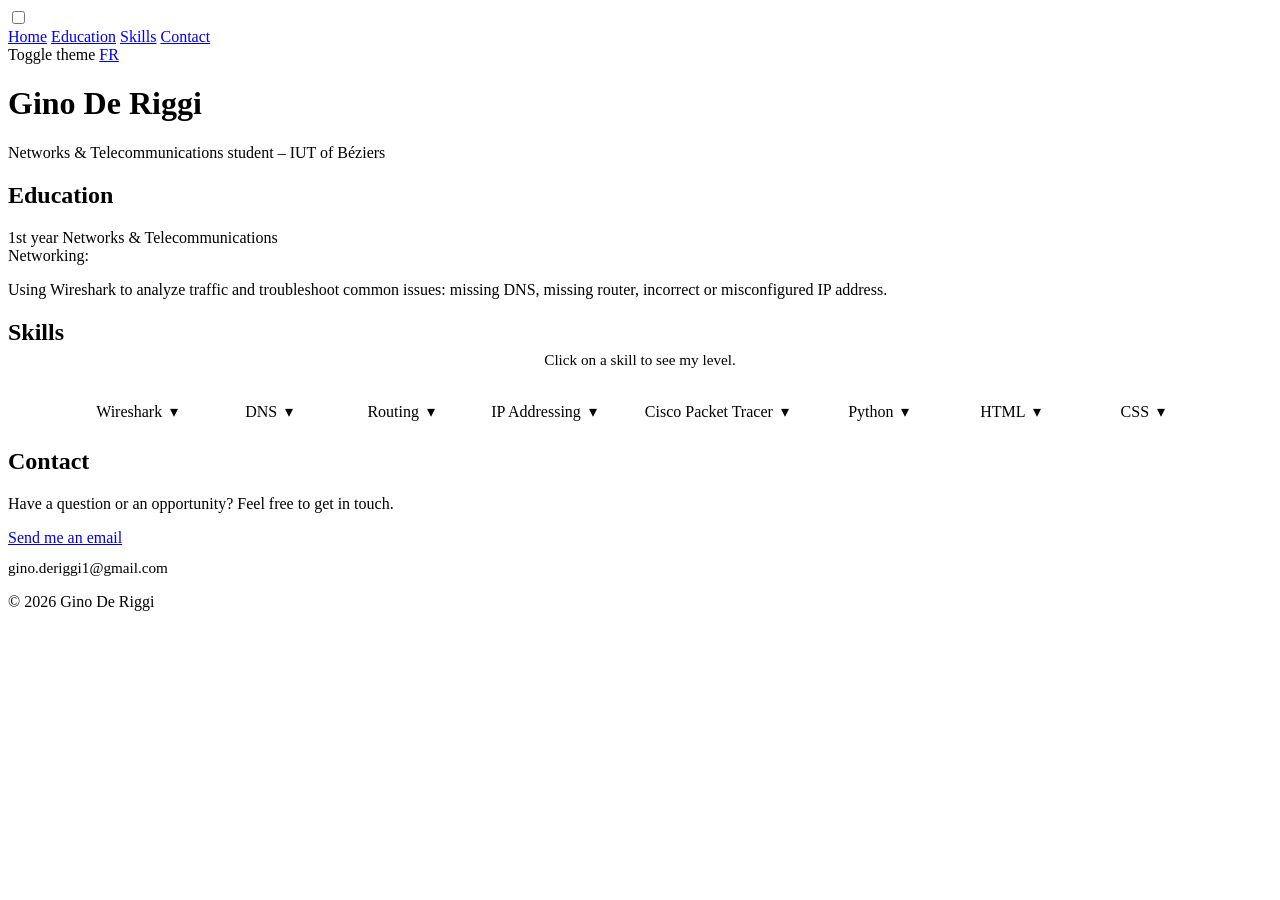
==== en.html @ 971c1c00 "Portfolio v3" ====
<!DOCTYPE html>
<html lang="en">
<head>
    <meta charset="UTF-8">
    <meta name="viewport" content="width=device-width, initial-scale=1.0">
    <title>Portfolio - Gino De Riggi</title>
    <link rel="stylesheet" href="style.css">
</head>
<body>

<!-- Hidden checkbox controlling the theme -->
<input type="checkbox" id="theme-toggle" class="theme-toggle">

<nav class="navbar">
    <div class="nav-links">
        <a href="#accueil">Home</a>
        <a href="#parcours">Education</a>
        <a href="#competences">Skills</a>
        <a href="#contact">Contact</a>
    </div>
    <div class="nav-actions">
        <label for="theme-toggle" class="btn btn-theme" title="Toggle theme">
            <span class="sr-only">Toggle theme</span>
        </label>
        <a href="index.html" class="btn" hreflang="fr" title="Passer en français">FR</a>
    </div>
</nav>

<header class="entete" id="accueil">
    <h1 class="prenom">Gino De Riggi</h1>
    <p class="dessous">Networks & Telecommunications student – IUT of Béziers</p>
</header>

<main>
    <section id="parcours">
        <h2 class="section-title">Education</h2>

        <div class="date1">
            <div class="bloc-gauche">
                <span class="annee1">1st year</span>
                <span class="sous-titre-role">Networks & Telecommunications</span>
            </div>

            <div class="bloc-droite">
                <span class="competence1">Networking:</span>
                <p class="description">
                    Using Wireshark to analyze traffic and troubleshoot common issues: missing DNS, missing router, incorrect or misconfigured IP address.
                </p>
            </div>
        </div>
    </section>

    <section id="competences">
        <h2 class="section-title">Skills</h2>
        <p class="astuce">Click on a skill to see my level.</p>

        <div class="tags">
            <details class="tag">
                <summary>Wireshark</summary>
                <div class="note">
                    <div class="barre" style="--note: 3"><span></span></div>
                    <strong>3/10</strong>
                </div>
            </details>

            <details class="tag">
                <summary>DNS</summary>
                <div class="note">
                    <div class="barre" style="--note: 6"><span></span></div>
                    <strong>6/10</strong>
                </div>
            </details>

            <details class="tag">
                <summary>Routing</summary>
                <div class="note">
                    <div class="barre" style="--note: 6"><span></span></div>
                    <strong>6/10</strong>
                </div>
            </details>

            <details class="tag">
                <summary>IP Addressing</summary>
                <div class="note">
                    <div class="barre" style="--note: 6"><span></span></div>
                    <strong>6/10</strong>
                </div>
            </details>

            <details class="tag">
                <summary>Cisco Packet Tracer</summary>
                <div class="note">
                    <div class="barre" style="--note: 4"><span></span></div>
                    <strong>4/10</strong>
                </div>
            </details>

            <details class="tag">
                <summary>Python</summary>
                <div class="note">
                    <div class="barre" style="--note: 7"><span></span></div>
                    <strong>7/10</strong>
                </div>
            </details>

            <details class="tag">
                <summary>HTML</summary>
                <div class="note">
                    <div class="barre" style="--note: 5"><span></span></div>
                    <strong>5/10</strong>
                </div>
            </details>

            <details class="tag">
                <summary>CSS</summary>
                <div class="note">
                    <div class="barre" style="--note: 5"><span></span></div>
                    <strong>5/10</strong>
                </div>
            </details>
        </div>
    </section>

    <section id="contact">
        <h2 class="section-title">Contact</h2>
        <p>Have a question or an opportunity? Feel free to get in touch.</p>
        <a class="btn-contact" href="mailto:gino.deriggi1@gmail.com">Send me an email</a>
        <p class="email">gino.deriggi1@gmail.com</p>
    </section>
</main>

<footer class="footer">
    <p>© 2026 Gino De Riggi</p>
</footer>

</body>
</html>
---- style.css ----
/* ===== Compétences ===== */
.astuce {
    text-align: center;
    color: var(--muted);
    margin-top: -15px;
    margin-bottom: 25px;
    font-size: 0.95rem;
}

.tags {
    display: flex;
    flex-wrap: wrap;
    justify-content: center;
    align-items: flex-start;
    gap: 12px;
}

.tag {
    background: var(--card);
    border: 2px solid var(--accent);
    color: var(--accent);
    border-radius: 999px;
    font-weight: 500;
    box-shadow: var(--shadow);
    min-width: 120px;
    transition: border-radius 0.2s, transform 0.2s;
}

/* Une compétence ouverte devient une petite carte */
.tag[open] {
    border-radius: 14px;
}

@media (hover: hover) {
    .tag:hover {
        transform: translateY(-2px);
    }
}

/* Zone cliquable */
.tag summary {
    list-style: none;
    cursor: pointer;
    padding: 8px 18px;
    text-align: center;
    user-select: none;
}

/* Cache le triangle par défaut */
.tag summary::-webkit-details-marker {
    display: none;
}

/* Petite flèche qui tourne à l'ouverture */
.tag summary::after {
    content: "▾";
    display: inline-block;
    margin-left: 8px;
    transition: transform 0.2s;
}

.tag[open] summary::after {
    transform: rotate(180deg);
}

.tag summary:focus-visible {
    outline: 3px solid var(--accent);
    outline-offset: 2px;
    border-radius: 999px;
}

/* Contenu affiché au clic */
.note {
    display: flex;
    align-items: center;
    gap: 10px;
    padding: 0 18px 12px;
    color: var(--text);
}

.barre {
    flex: 1;
    height: 8px;
    background: rgba(128, 128, 128, 0.25);
    border-radius: 999px;
    overflow: hidden;
}

/* Largeur calculée à partir de la note : 7 → 70 % */
.barre span {
    display: block;
    height: 100%;
    width: calc(var(--note) * 10%);
    background: var(--accent);
    border-radius: 999px;
    animation: remplir 0.6s ease-out;
}

@keyframes remplir {
    from { width: 0; }
}

.note strong {
    font-size: 0.9rem;
    white-space: nowrap;
}

/* E-mail affiché sous le bouton */
.email {
    margin-top: 12px;
    color: var(--muted);
    font-size: 0.95rem;
}
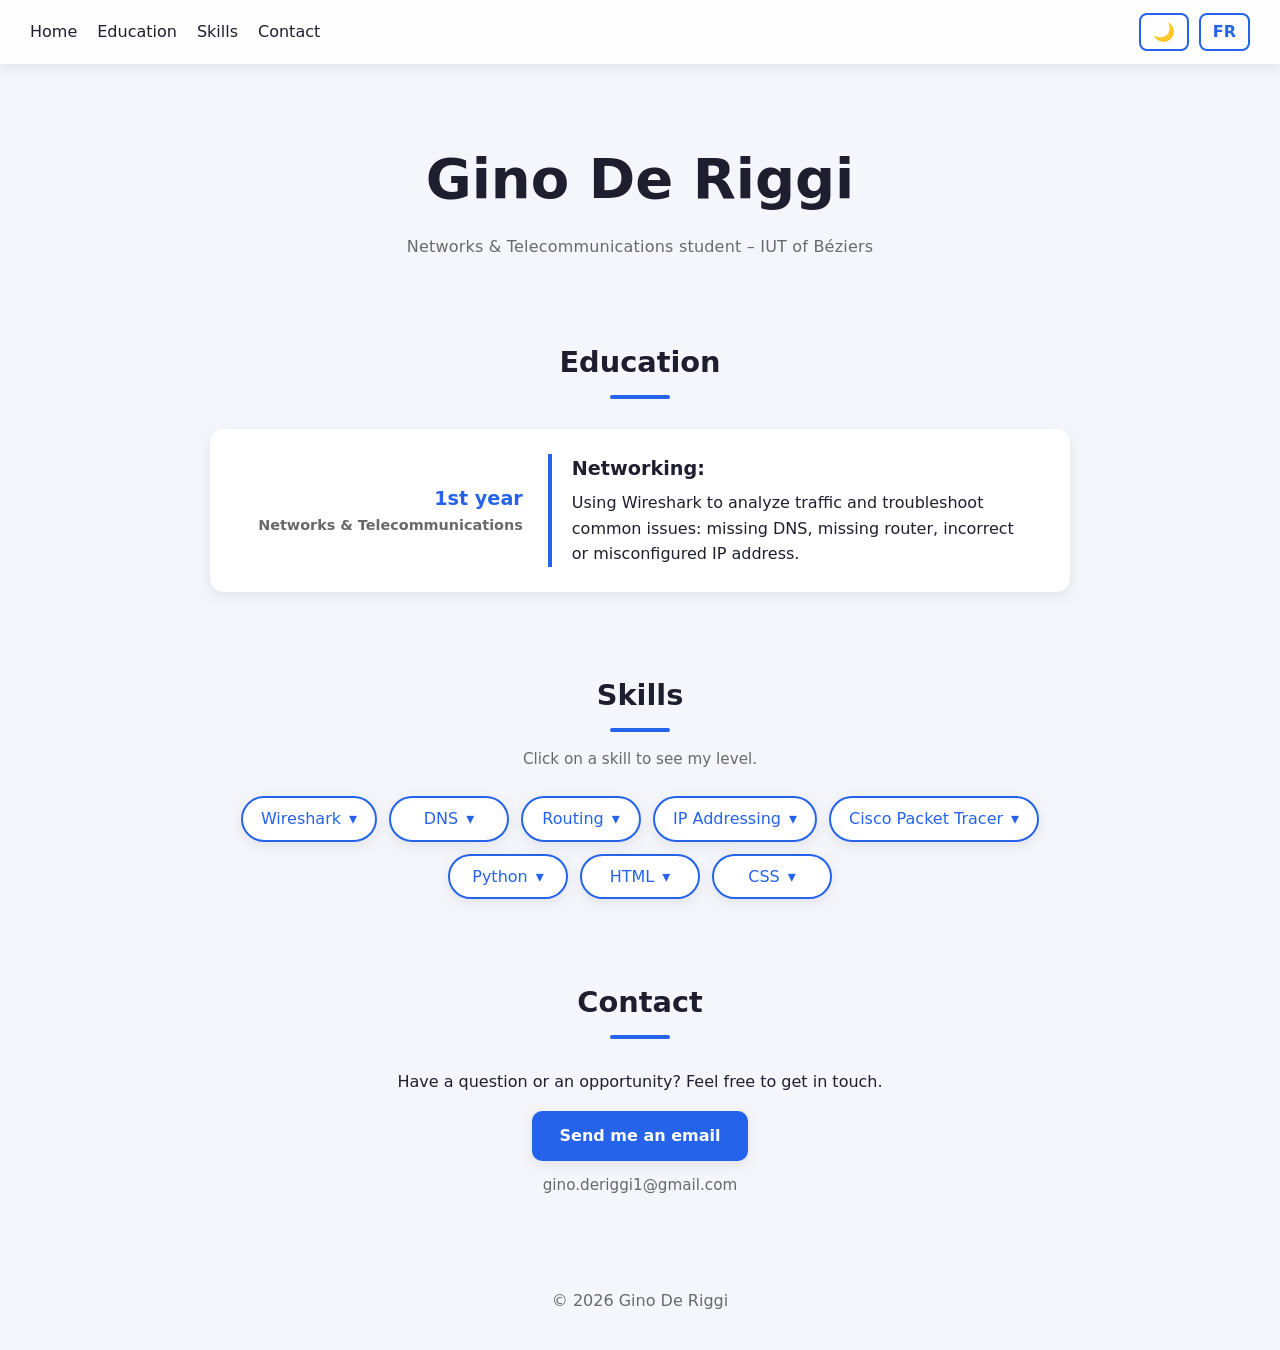
==== commit 3359f694: "Portfolio v3.5" ====
--- a/en.html
+++ b/en.html
@@ -58,64 +58,64 @@
             <details class="tag">
                 <summary>Wireshark</summary>
                 <div class="note">
-                    <div class="barre" style="--note: 3"><span></span></div>
-                    <strong>3/10</strong>
+                    <span class="etoiles" style="--note: 1" role="img" aria-label="1 out of 5"></span>
+                    <strong>1/5</strong>
                 </div>
             </details>
 
             <details class="tag">
                 <summary>DNS</summary>
                 <div class="note">
-                    <div class="barre" style="--note: 6"><span></span></div>
-                    <strong>6/10</strong>
+                    <span class="etoiles" style="--note: 2" role="img" aria-label="2 out of 5"></span>
+                    <strong>2/5</strong>
                 </div>
             </details>
 
             <details class="tag">
                 <summary>Routing</summary>
                 <div class="note">
-                    <div class="barre" style="--note: 6"><span></span></div>
-                    <strong>6/10</strong>
+                    <span class="etoiles" style="--note: 2" role="img" aria-label="2 out of 5"></span>
+                    <strong>2/5</strong>
                 </div>
             </details>
 
             <details class="tag">
                 <summary>IP Addressing</summary>
                 <div class="note">
-                    <div class="barre" style="--note: 6"><span></span></div>
-                    <strong>6/10</strong>
+                    <span class="etoiles" style="--note: 2" role="img" aria-label="2 out of 5"></span>
+                    <strong>2/5</strong>
                 </div>
             </details>
 
             <details class="tag">
                 <summary>Cisco Packet Tracer</summary>
                 <div class="note">
-                    <div class="barre" style="--note: 4"><span></span></div>
-                    <strong>4/10</strong>
+                    <span class="etoiles" style="--note: 1.33" role="img" aria-label="1.3 out of 5"></span>
+                    <strong>1.3/5</strong>
                 </div>
             </details>
 
             <details class="tag">
                 <summary>Python</summary>
                 <div class="note">
-                    <div class="barre" style="--note: 7"><span></span></div>
-                    <strong>7/10</strong>
+                    <span class="etoiles" style="--note: 2.33" role="img" aria-label="2.3 out of 5"></span>
+                    <strong>2.3/5</strong>
                 </div>
             </details>
 
             <details class="tag">
                 <summary>HTML</summary>
                 <div class="note">
-                    <div class="barre" style="--note: 5"><span></span></div>
-                    <strong>5/10</strong>
+                    <span class="etoiles" style="--note: 1.67" role="img" aria-label="1.7 out of 5"></span>
+                    <strong>1.7/5</strong>
                 </div>
             </details>
 
             <details class="tag">
                 <summary>CSS</summary>
                 <div class="note">
-                    <div class="barre" style="--note: 5"><span></span></div>
-                    <strong>5/10</strong>
+                    <span class="etoiles" style="--note: 1.67" role="img" aria-label="1.7 out of 5"></span>
+                    <strong>1.7/5</strong>
                 </div>
             </details>
         </div>
--- a/style.css
+++ b/style.css
@@ -1,3 +1,283 @@
+/* =====================================================
+   PORTFOLIO - Gino De Riggi
+   HTML + CSS uniquement (sans JavaScript)
+   ===================================================== */
+
+/* ===== Variables : thème clair (par défaut) ===== */
+:root {
+    --bg: #f4f6fb;
+    --card: #ffffff;
+    --text: #1e1e2f;
+    --muted: #696969;
+    --accent: #2563eb;
+    --accent-contrast: #ffffff;
+    --nav-bg: rgba(255, 255, 255, 0.85);
+    --shadow: 0 4px 14px rgba(0, 0, 0, 0.08);
+    --nav-height: 64px;
+    --icone-theme: "🌙";
+}
+
+/* ===== Thème sombre selon le système ===== */
+@media (prefers-color-scheme: dark) {
+    :root {
+        --bg: #0f172a;
+        --card: #1e293b;
+        --text: #e2e8f0;
+        --muted: #94a3b8;
+        --accent: #60a5fa;
+        --accent-contrast: #0f172a;
+        --nav-bg: rgba(15, 23, 42, 0.85);
+        --shadow: 0 4px 14px rgba(0, 0, 0, 0.4);
+        --icone-theme: "☀️";
+    }
+}
+
+/* ===== Bouton coché : on inverse le thème du système ===== */
+/* Système clair + case cochée = sombre */
+:root:has(#theme-toggle:checked) {
+    --bg: #0f172a;
+    --card: #1e293b;
+    --text: #e2e8f0;
+    --muted: #94a3b8;
+    --accent: #60a5fa;
+    --accent-contrast: #0f172a;
+    --nav-bg: rgba(15, 23, 42, 0.85);
+    --shadow: 0 4px 14px rgba(0, 0, 0, 0.4);
+    --icone-theme: "☀️";
+}
+
+/* Système sombre + case cochée = clair */
+@media (prefers-color-scheme: dark) {
+    :root:has(#theme-toggle:checked) {
+        --bg: #f4f6fb;
+        --card: #ffffff;
+        --text: #1e1e2f;
+        --muted: #696969;
+        --accent: #2563eb;
+        --accent-contrast: #ffffff;
+        --nav-bg: rgba(255, 255, 255, 0.85);
+        --shadow: 0 4px 14px rgba(0, 0, 0, 0.08);
+        --icone-theme: "🌙";
+    }
+}
+
+/* ===== Base ===== */
+*,
+*::before,
+*::after {
+    box-sizing: border-box;
+}
+
+html {
+    scroll-behavior: smooth;
+    scroll-padding-top: var(--nav-height);
+}
+
+body {
+    margin: 0;
+    font-family: system-ui, -apple-system, BlinkMacSystemFont, "Segoe UI", Roboto, Helvetica, Arial, sans-serif;
+    background: var(--bg);
+    color: var(--text);
+    line-height: 1.6;
+    transition: background 0.3s, color 0.3s;
+}
+
+a {
+    color: var(--accent);
+}
+
+/* Case à cocher du thème : cachée */
+.theme-toggle {
+    position: absolute;
+    opacity: 0;
+    pointer-events: none;
+}
+
+/* Texte lu uniquement par les lecteurs d'écran */
+.sr-only {
+    position: absolute;
+    width: 1px;
+    height: 1px;
+    padding: 0;
+    margin: -1px;
+    overflow: hidden;
+    clip: rect(0, 0, 0, 0);
+    white-space: nowrap;
+    border: 0;
+}
+
+/* ===== Barre de navigation ===== */
+.navbar {
+    position: sticky;
+    top: 0;
+    z-index: 100;
+    display: flex;
+    justify-content: space-between;
+    align-items: center;
+    gap: 15px;
+    min-height: var(--nav-height);
+    padding: 10px 30px;
+    background: var(--nav-bg);
+    backdrop-filter: blur(8px);
+    -webkit-backdrop-filter: blur(8px);
+    box-shadow: var(--shadow);
+}
+
+.nav-links {
+    display: flex;
+    flex-wrap: wrap;
+    gap: 20px;
+}
+
+.nav-links a {
+    color: var(--text);
+    text-decoration: none;
+    font-weight: 500;
+    transition: color 0.2s;
+}
+
+.nav-links a:hover,
+.nav-links a:focus-visible {
+    color: var(--accent);
+}
+
+.nav-actions {
+    display: flex;
+    align-items: center;
+    gap: 10px;
+}
+
+/* ===== Boutons ===== */
+.btn {
+    display: inline-flex;
+    align-items: center;
+    justify-content: center;
+    min-width: 42px;
+    height: 38px;
+    padding: 0 12px;
+    border: 2px solid var(--accent);
+    border-radius: 8px;
+    background: transparent;
+    color: var(--accent);
+    font-weight: bold;
+    text-decoration: none;
+    cursor: pointer;
+    user-select: none;
+    transition: background 0.2s, color 0.2s;
+}
+
+.btn:hover {
+    background: var(--accent);
+    color: var(--accent-contrast);
+}
+
+.btn-theme::before {
+    content: var(--icone-theme);
+    font-size: 1.1rem;
+}
+
+/* Contour visible au clavier sur le bouton thème */
+.theme-toggle:focus-visible + .navbar .btn-theme {
+    outline: 3px solid var(--accent);
+    outline-offset: 2px;
+}
+
+/* ===== En-tête ===== */
+.entete {
+    text-align: center;
+    padding: 70px 20px 40px;
+}
+
+.prenom {
+    margin: 0;
+    font-size: clamp(2.2rem, 6vw, 3.5rem);
+    font-weight: 800;
+}
+
+.dessous {
+    margin: 10px 0 0;
+    font-size: 16px;
+    color: var(--muted);
+    letter-spacing: 0.2px;
+}
+
+/* ===== Sections ===== */
+main {
+    max-width: 900px;
+    margin: 0 auto;
+    padding: 0 20px;
+}
+
+section {
+    padding: 40px 0;
+}
+
+.section-title {
+    text-align: center;
+    font-size: 1.8rem;
+    margin: 0 0 30px;
+}
+
+.section-title::after {
+    content: "";
+    display: block;
+    width: 60px;
+    height: 4px;
+    margin: 10px auto 0;
+    background: var(--accent);
+    border-radius: 2px;
+}
+
+/* ===== Parcours ===== */
+.date1 {
+    display: flex;
+    justify-content: center;
+    align-items: center;
+    gap: 25px;
+    margin: 0 auto;
+    padding: 25px 30px;
+    background: var(--card);
+    border-radius: 14px;
+    box-shadow: var(--shadow);
+}
+
+.bloc-gauche {
+    display: flex;
+    flex-direction: column;
+    text-align: right;
+    min-width: 180px;
+}
+
+.annee1 {
+    font-weight: bold;
+    font-size: 1.2rem;
+    color: var(--accent);
+}
+
+.sous-titre-role {
+    font-weight: bold;
+    font-size: 0.9rem;
+    color: var(--muted);
+}
+
+.bloc-droite {
+    display: flex;
+    flex-direction: column;
+    border-left: 4px solid var(--accent);
+    padding-left: 20px;
+}
+
+.competence1 {
+    font-weight: bold;
+    font-size: 1.2rem;
+}
+
+.description {
+    margin: 5px 0 0;
+    max-width: 450px;
+    overflow-wrap: break-word;
+}
+
 /* ===== Compétences ===== */
 .astuce {
     text-align: center;
@@ -73,36 +353,64 @@
 .note {
     display: flex;
     align-items: center;
+    justify-content: center;
     gap: 10px;
     padding: 0 18px 12px;
     color: var(--text);
 }
 
-.barre {
-    flex: 1;
-    height: 8px;
-    background: rgba(128, 128, 128, 0.25);
-    border-radius: 999px;
-    overflow: hidden;
-}
-
-/* Largeur calculée à partir de la note : 7 → 70 % */
-.barre span {
-    display: block;
-    height: 100%;
-    width: calc(var(--note) * 10%);
-    background: var(--accent);
-    border-radius: 999px;
-    animation: remplir 0.6s ease-out;
-}
-
-@keyframes remplir {
-    from { width: 0; }
+/* Étoiles remplies selon la note : 2.33 → 46,6 % */
+.etoiles {
+    display: inline-block;
+    font-size: 1.3rem;
+    line-height: 1;
+    background: linear-gradient(
+        90deg,
+        #f5b301 calc(var(--note) * 20%),
+        rgba(128, 128, 128, 0.35) calc(var(--note) * 20%)
+    );
+    -webkit-background-clip: text;
+    background-clip: text;
+    color: transparent;
+    animation: apparition 0.4s ease-out;
+}
+
+.etoiles::before {
+    content: "★★★★★";
+}
+
+@keyframes apparition {
+    from {
+        opacity: 0;
+        transform: scale(0.8);
+    }
 }
 
 .note strong {
     font-size: 0.9rem;
     white-space: nowrap;
+}
+
+/* ===== Contact ===== */
+#contact {
+    text-align: center;
+}
+
+.btn-contact {
+    display: inline-block;
+    padding: 12px 28px;
+    background: var(--accent);
+    color: var(--accent-contrast);
+    border-radius: 10px;
+    font-weight: bold;
+    text-decoration: none;
+    box-shadow: var(--shadow);
+    transition: opacity 0.2s, transform 0.2s;
+}
+
+.btn-contact:hover {
+    opacity: 0.85;
+    transform: translateY(-2px);
 }
 
 /* E-mail affiché sous le bouton */
@@ -110,4 +418,62 @@
     margin-top: 12px;
     color: var(--muted);
     font-size: 0.95rem;
+}
+
+/* ===== Footer ===== */
+.footer {
+    text-align: center;
+    padding: 20px;
+    color: var(--muted);
+}
+
+/* ===== Accessibilité : moins d'animations si demandé ===== */
+@media (prefers-reduced-motion: reduce) {
+    *,
+    *::before,
+    *::after {
+        animation: none !important;
+        transition: none !important;
+        scroll-behavior: auto !important;
+    }
+}
+
+/* ===== Responsive (téléphone) ===== */
+@media (max-width: 700px) {
+    :root {
+        --nav-height: 100px;
+    }
+
+    .navbar {
+        flex-direction: column;
+        padding: 10px 15px;
+    }
+
+    .nav-links {
+        justify-content: center;
+        gap: 12px;
+    }
+
+    .entete {
+        padding: 50px 20px 30px;
+    }
+
+    .date1 {
+        flex-direction: column;
+        text-align: center;
+        padding: 20px;
+    }
+
+    .bloc-gauche {
+        text-align: center;
+        min-width: 0;
+    }
+
+    .bloc-droite {
+        border-left: none;
+        border-top: 4px solid var(--accent);
+        padding-left: 0;
+        padding-top: 15px;
+        text-align: center;
+    }
 }
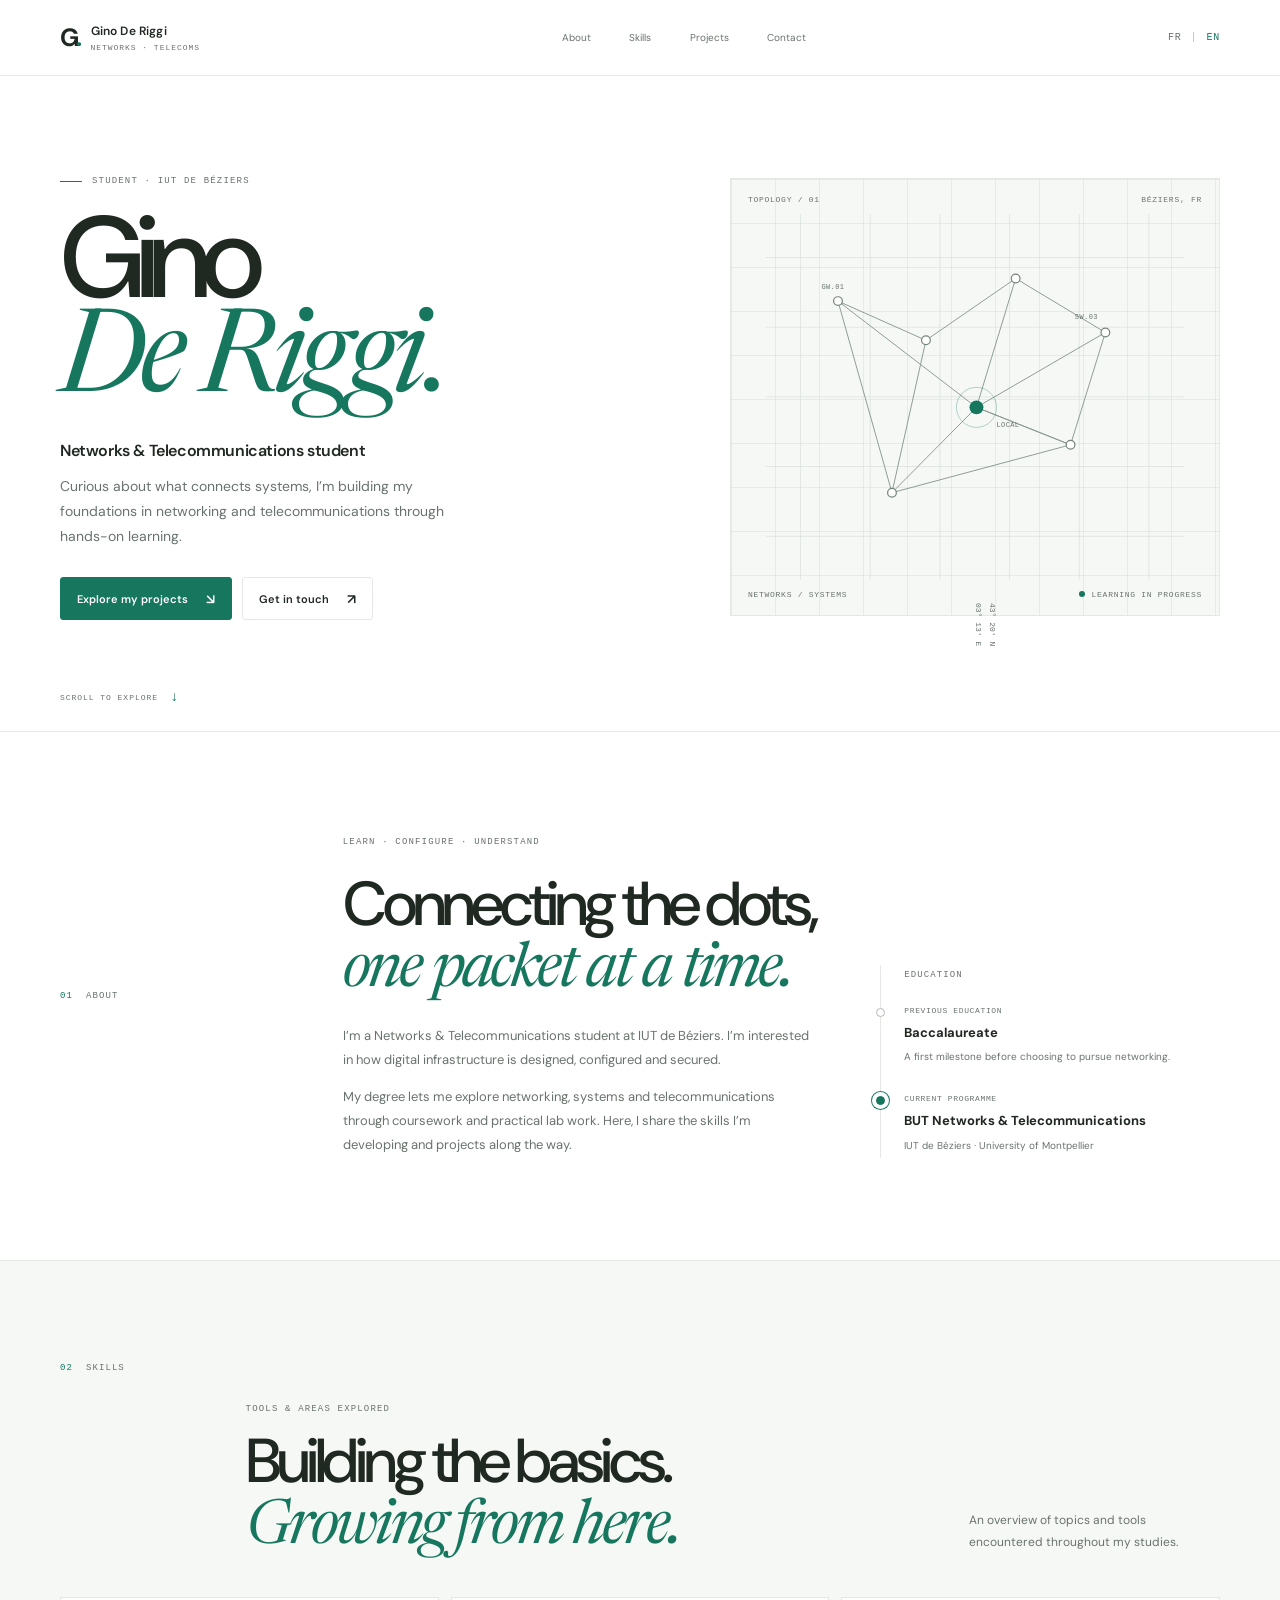
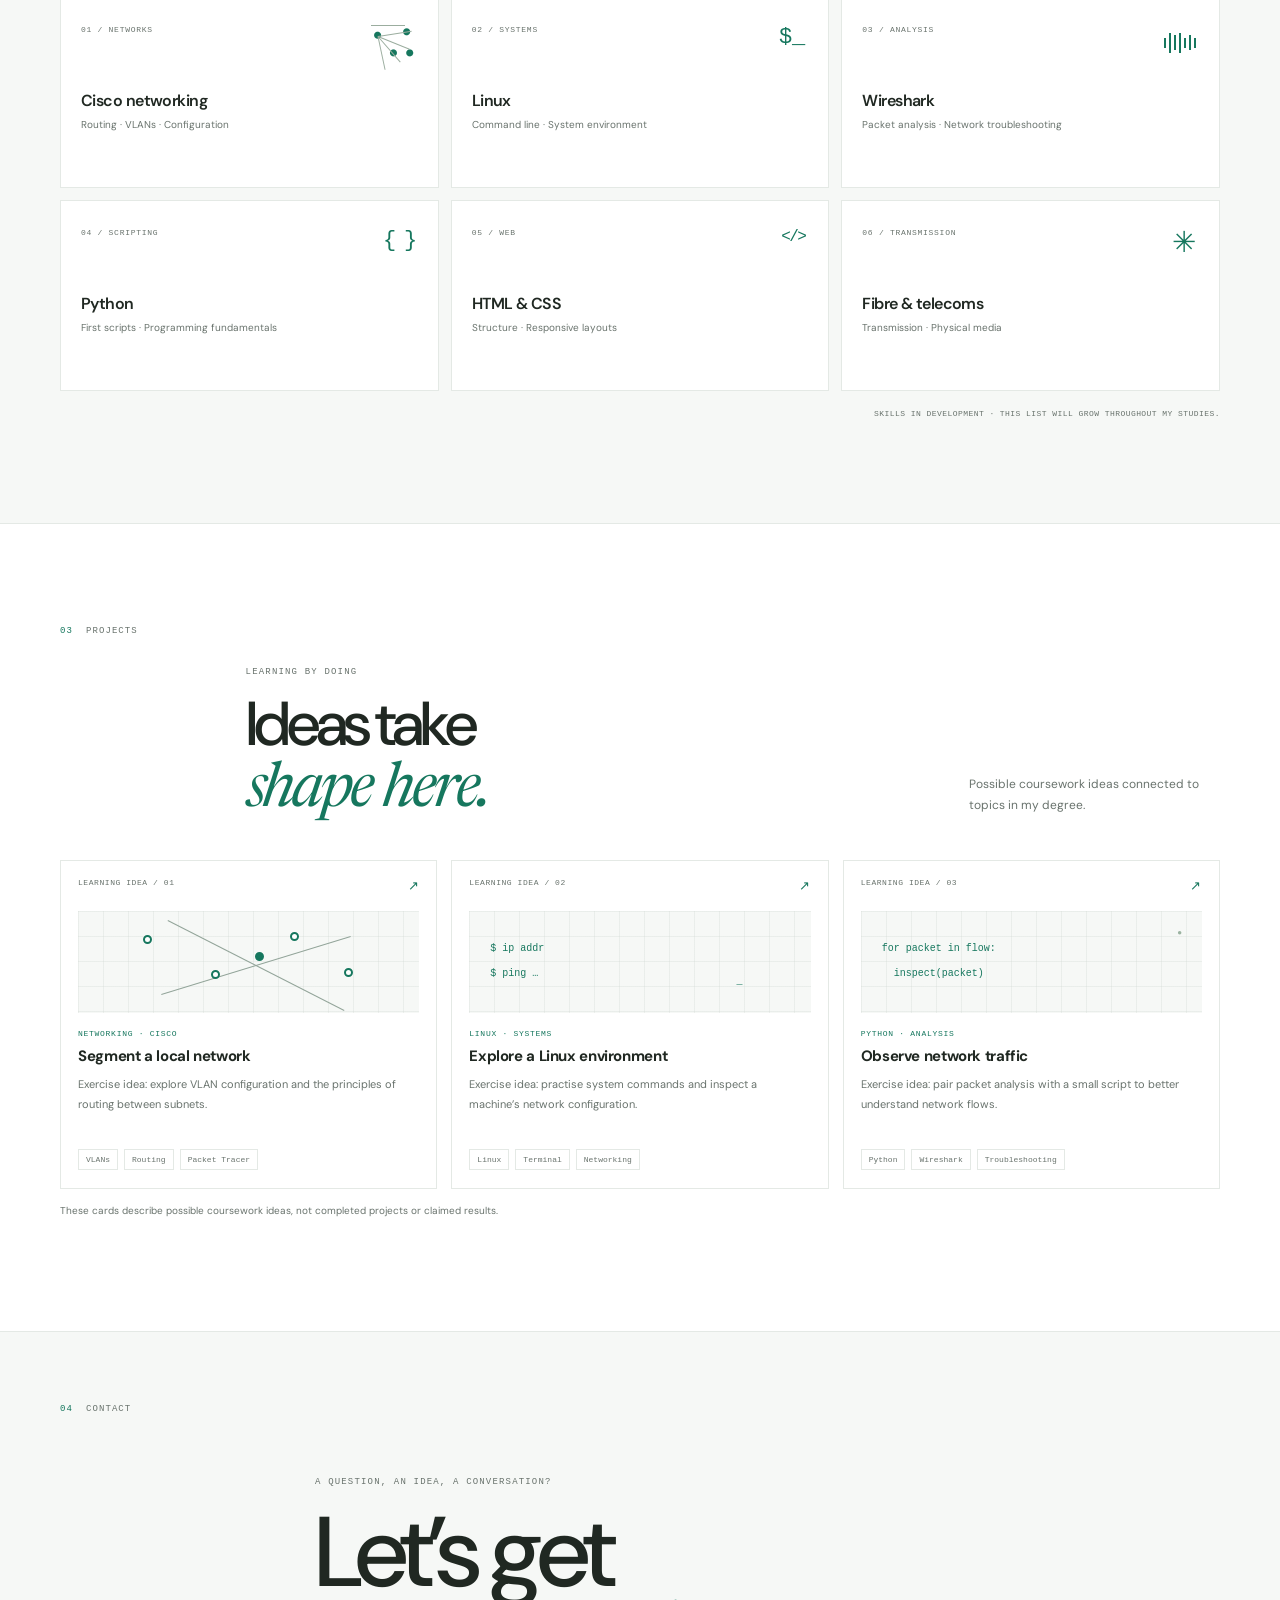
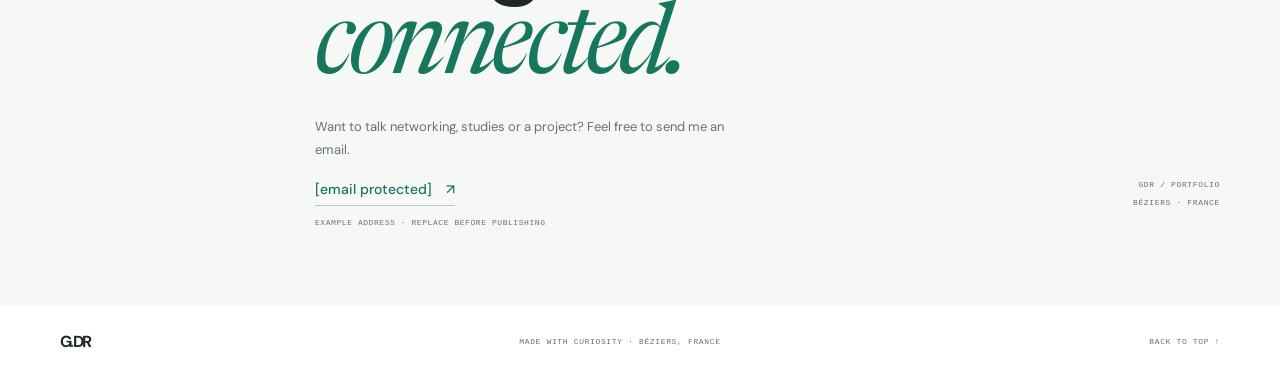
==== commit bda88a41: "Portfolio v5" ====
--- a/en.html
+++ b/en.html
@@ -1,137 +1,97 @@
-<!DOCTYPE html>
+<!doctype html>
 <html lang="en">
 <head>
-    <meta charset="UTF-8">
-    <meta name="viewport" content="width=device-width, initial-scale=1.0">
-    <title>Portfolio - Gino De Riggi</title>
-    <link rel="stylesheet" href="style.css">
+  <meta charset="utf-8">
+  <meta name="viewport" content="width=device-width, initial-scale=1">
+  <meta name="description" content="Portfolio of Gino De Riggi, Networks & Telecommunications student at IUT de Béziers.">
+  <meta name="theme-color" content="#ffffff">
+  <title>Gino De Riggi — Networks & Telecommunications</title>
+  <link rel="preconnect" href="https://fonts.googleapis.com">
+  <link rel="preconnect" href="https://fonts.gstatic.com" crossorigin>
+  <link href="https://fonts.googleapis.com/css2?family=DM%2BSans:wght@400;500;600;700&amp;family=Newsreader%3Aopsz,wght@6..72,400;6..72,500&amp;display=swap" rel="stylesheet">
+  <link rel="stylesheet" href="style.css">
 </head>
 <body>
-
-<!-- Hidden checkbox controlling the theme -->
-<input type="checkbox" id="theme-toggle" class="theme-toggle">
-
-<nav class="navbar">
-    <div class="nav-links">
-        <a href="#accueil">Home</a>
-        <a href="#parcours">Education</a>
-        <a href="#competences">Skills</a>
-        <a href="#contact">Contact</a>
+  <header class="site-header">
+    <div class="header-inner">
+      <a class="brand" href="#home" aria-label="Gino De Riggi, home"><span class="brand-mark">G<span>.</span></span><span class="brand-name">Gino De Riggi<small>NETWORKS · TELECOMS</small></span></a>
+      <nav class="main-nav" aria-label="Main navigation">
+        <a href="#about">About</a><a href="#skills">Skills</a><a href="#projects">Projects</a><a href="#contact">Contact</a>
+      </nav>
+      <div class="language" aria-label="Language"><a href="index.html" lang="fr" hreflang="fr">FR</a><span class="lang-divider">|</span><span aria-current="page">EN</span></div>
     </div>
-    <div class="nav-actions">
-        <label for="theme-toggle" class="btn btn-theme" title="Toggle theme">
-            <span class="sr-only">Toggle theme</span>
-        </label>
-        <a href="index.html" class="btn" hreflang="fr" title="Passer en français">FR</a>
-    </div>
-</nav>
-
-<header class="entete" id="accueil">
-    <h1 class="prenom">Gino De Riggi</h1>
-    <p class="dessous">Networks & Telecommunications student – IUT of Béziers</p>
-</header>
-
-<main>
-    <section id="parcours">
-        <h2 class="section-title">Education</h2>
-
-        <div class="date1">
-            <div class="bloc-gauche">
-                <span class="annee1">1st year</span>
-                <span class="sous-titre-role">Networks & Telecommunications</span>
-            </div>
-
-            <div class="bloc-droite">
-                <span class="competence1">Networking:</span>
-                <p class="description">
-                    Using Wireshark to analyze traffic and troubleshoot common issues: missing DNS, missing router, incorrect or misconfigured IP address.
-                </p>
-            </div>
-        </div>
+  </header>
+  <main>
+    <section class="hero wrap" id="home" aria-labelledby="hero-title">
+      <div class="hero-copy">
+        <p class="eyebrow"><span class="eyebrow-line"></span>STUDENT · IUT DE BÉZIERS</p>
+        <h1 id="hero-title">Gino<br><em>De Riggi</em><span class="accent-dot">.</span></h1>
+        <p class="hero-role">Networks &amp; Telecommunications student</p>
+        <p class="hero-intro">Curious about what connects systems, I’m building my foundations in networking and telecommunications through hands-on learning.</p>
+        <div class="hero-actions"><a class="button button-primary" href="#projects">Explore my projects <span aria-hidden="true">↘</span></a><a class="button button-secondary" href="#contact">Get in touch <span aria-hidden="true">↗</span></a></div>
+      </div>
+      <div class="hero-visual" aria-label="Illustration of a network topology">
+        <div class="visual-label"><span>TOPOLOGY / 01</span><span>BÉZIERS, FR</span></div>
+        <svg class="network-art" viewBox="0 0 480 420" role="img" aria-labelledby="network-title network-desc">
+          <title id="network-title">A network of interconnected nodes</title><desc id="network-desc">Dots connected by fine lines around a highlighted central node.</desc>
+          <g class="grid-lines"><path d="M40 0V420M120 0V420M200 0V420M280 0V420M360 0V420M440 0V420M0 50H480M0 130H480M0 210H480M0 290H480M0 370H480"/></g>
+          <g class="connections"><path d="M83 100 184 145 287 74 390 136 350 265 242 222 145 320 83 100M184 145 145 320M287 74 242 222 350 265M390 136 242 222M83 100 242 222M350 265 145 320"/></g>
+          <g class="nodes"><circle cx="83" cy="100" r="5"/><circle cx="184" cy="145" r="5"/><circle cx="287" cy="74" r="5"/><circle cx="390" cy="136" r="5"/><circle cx="350" cy="265" r="5"/><circle cx="145" cy="320" r="5"/></g>
+          <circle class="core-halo" cx="242" cy="222" r="23"/><circle class="core" cx="242" cy="222" r="8"/>
+          <g class="node-labels"><text x="64" y="86">GW.01</text><text x="355" y="121">SW.03</text><text x="265" y="245">LOCAL</text></g>
+        </svg>
+        <div class="visual-caption"><span>NETWORKS / SYSTEMS</span><span class="caption-status"><i></i> LEARNING IN PROGRESS</span></div>
+        <span class="visual-index" aria-hidden="true">43° 20′ N<br>03° 13′ E</span>
+      </div>
+      <a class="scroll-cue" href="#about"><span>SCROLL TO EXPLORE</span><span aria-hidden="true">↓</span></a>
     </section>
 
-    <section id="competences">
-        <h2 class="section-title">Skills</h2>
-        <p class="astuce">Click on a skill to see my level.</p>
-
-        <div class="tags">
-            <details class="tag">
-                <summary>Wireshark</summary>
-                <div class="note">
-                    <span class="etoiles" style="--note: 1" role="img" aria-label="1 out of 5"></span>
-                    <strong>1/5</strong>
-                </div>
-            </details>
-
-            <details class="tag">
-                <summary>DNS</summary>
-                <div class="note">
-                    <span class="etoiles" style="--note: 2" role="img" aria-label="2 out of 5"></span>
-                    <strong>2/5</strong>
-                </div>
-            </details>
-
-            <details class="tag">
-                <summary>Routing</summary>
-                <div class="note">
-                    <span class="etoiles" style="--note: 2" role="img" aria-label="2 out of 5"></span>
-                    <strong>2/5</strong>
-                </div>
-            </details>
-
-            <details class="tag">
-                <summary>IP Addressing</summary>
-                <div class="note">
-                    <span class="etoiles" style="--note: 2" role="img" aria-label="2 out of 5"></span>
-                    <strong>2/5</strong>
-                </div>
-            </details>
-
-            <details class="tag">
-                <summary>Cisco Packet Tracer</summary>
-                <div class="note">
-                    <span class="etoiles" style="--note: 1.33" role="img" aria-label="1.3 out of 5"></span>
-                    <strong>1.3/5</strong>
-                </div>
-            </details>
-
-            <details class="tag">
-                <summary>Python</summary>
-                <div class="note">
-                    <span class="etoiles" style="--note: 2.33" role="img" aria-label="2.3 out of 5"></span>
-                    <strong>2.3/5</strong>
-                </div>
-            </details>
-
-            <details class="tag">
-                <summary>HTML</summary>
-                <div class="note">
-                    <span class="etoiles" style="--note: 1.67" role="img" aria-label="1.7 out of 5"></span>
-                    <strong>1.7/5</strong>
-                </div>
-            </details>
-
-            <details class="tag">
-                <summary>CSS</summary>
-                <div class="note">
-                    <span class="etoiles" style="--note: 1.67" role="img" aria-label="1.7 out of 5"></span>
-                    <strong>1.7/5</strong>
-                </div>
-            </details>
-        </div>
+    <section class="section about-section" id="about" aria-labelledby="about-title">
+      <div class="wrap section-grid">
+        <div class="section-label"><span class="section-number">01</span><span>ABOUT</span></div>
+        <div class="about-copy"><p class="eyebrow">LEARN · CONFIGURE · UNDERSTAND</p><h2 id="about-title">Connecting the dots,<br><em>one packet at a time.</em></h2><p class="body-copy">I’m a Networks &amp; Telecommunications student at IUT de Béziers. I’m interested in how digital infrastructure is designed, configured and secured.</p><p class="body-copy">My degree lets me explore networking, systems and telecommunications through coursework and practical lab work. Here, I share the skills I’m developing and projects along the way.</p></div>
+        <aside class="timeline" aria-label="Education timeline">
+          <h3 class="timeline-heading">EDUCATION</h3>
+          <div class="timeline-item"><span class="timeline-dot"></span><p class="timeline-date">PREVIOUS EDUCATION</p><h4>Baccalaureate</h4><p>A first milestone before choosing to pursue networking.</p></div>
+          <div class="timeline-item timeline-current"><span class="timeline-dot"></span><p class="timeline-date">CURRENT PROGRAMME</p><h4>BUT Networks &amp; Telecommunications</h4><p>IUT de Béziers · University of Montpellier</p></div>
+        </aside>
+      </div>
     </section>
 
-    <section id="contact">
-        <h2 class="section-title">Contact</h2>
-        <p>Have a question or an opportunity? Feel free to get in touch.</p>
-        <a class="btn-contact" href="mailto:gino.deriggi1@gmail.com">Send me an email</a>
-        <p class="email">gino.deriggi1@gmail.com</p>
+    <section class="section skills-section" id="skills" aria-labelledby="skills-title">
+      <div class="wrap">
+        <div class="section-label"><span class="section-number">02</span><span>SKILLS</span></div>
+        <div class="section-heading"><div><p class="eyebrow">TOOLS &amp; AREAS EXPLORED</p><h2 id="skills-title">Building the basics.<br><em>Growing from here.</em></h2></div><p class="heading-aside">An overview of topics and tools encountered throughout my studies.</p></div>
+        <div class="skills-grid">
+          <article class="skill-card"><span class="skill-index">01 / NETWORKS</span><span class="skill-icon icon-network" aria-hidden="true"><i></i><i></i><i></i><i></i><b></b></span><h3>Cisco networking</h3><p>Routing · VLANs · Configuration</p></article>
+          <article class="skill-card"><span class="skill-index">02 / SYSTEMS</span><span class="skill-icon icon-terminal" aria-hidden="true">$_</span><h3>Linux</h3><p>Command line · System environment</p></article>
+          <article class="skill-card"><span class="skill-index">03 / ANALYSIS</span><span class="skill-icon icon-packets" aria-hidden="true"><i></i><i></i><i></i><i></i><i></i><i></i><i></i></span><h3>Wireshark</h3><p>Packet analysis · Network troubleshooting</p></article>
+          <article class="skill-card"><span class="skill-index">04 / SCRIPTING</span><span class="skill-icon icon-code" aria-hidden="true">{ }</span><h3>Python</h3><p>First scripts · Programming fundamentals</p></article>
+          <article class="skill-card"><span class="skill-index">05 / WEB</span><span class="skill-icon icon-web" aria-hidden="true">&lt;/&gt;</span><h3>HTML &amp; CSS</h3><p>Structure · Responsive layouts</p></article>
+          <article class="skill-card"><span class="skill-index">06 / TRANSMISSION</span><span class="skill-icon icon-fibre" aria-hidden="true">✳</span><h3>Fibre &amp; telecoms</h3><p>Transmission · Physical media</p></article>
+        </div>
+        <p class="skills-note">SKILLS IN DEVELOPMENT · THIS LIST WILL GROW THROUGHOUT MY STUDIES.</p>
+      </div>
     </section>
-</main>
 
-<footer class="footer">
-    <p>© 2026 Gino De Riggi</p>
-</footer>
+    <section class="section projects-section" id="projects" aria-labelledby="projects-title">
+      <div class="wrap">
+        <div class="section-label"><span class="section-number">03</span><span>PROJECTS</span></div>
+        <div class="section-heading projects-heading"><div><p class="eyebrow">LEARNING BY DOING</p><h2 id="projects-title">Ideas take<br><em>shape here.</em></h2></div><p class="heading-aside">Possible coursework ideas connected to topics in my degree.</p></div>
+        <div class="projects-grid">
+          <article class="project-card"><div class="project-top"><span>LEARNING IDEA / 01</span><span aria-hidden="true">↗</span></div><div class="project-illustration topology-illustration" aria-hidden="true"><i></i><i></i><i></i><i></i><b></b></div><p class="project-category">NETWORKING · CISCO</p><h3>Segment a local network</h3><p class="project-description">Exercise idea: explore VLAN configuration and the principles of routing between subnets.</p><div class="tag-row"><span>VLANs</span><span>Routing</span><span>Packet Tracer</span></div></article>
+          <article class="project-card"><div class="project-top"><span>LEARNING IDEA / 02</span><span aria-hidden="true">↗</span></div><div class="project-illustration terminal-illustration" aria-hidden="true"><span>$ ip addr</span><span>$ ping …</span><span class="terminal-cursor">_</span></div><p class="project-category">LINUX · SYSTEMS</p><h3>Explore a Linux environment</h3><p class="project-description">Exercise idea: practise system commands and inspect a machine’s network configuration.</p><div class="tag-row"><span>Linux</span><span>Terminal</span><span>Networking</span></div></article>
+          <article class="project-card"><div class="project-top"><span>LEARNING IDEA / 03</span><span aria-hidden="true">↗</span></div><div class="project-illustration code-illustration" aria-hidden="true"><span>for packet in flow:</span><span>&nbsp;&nbsp;inspect(packet)</span><span class="code-dot">●</span></div><p class="project-category">PYTHON · ANALYSIS</p><h3>Observe network traffic</h3><p class="project-description">Exercise idea: pair packet analysis with a small script to better understand network flows.</p><div class="tag-row"><span>Python</span><span>Wireshark</span><span>Troubleshooting</span></div></article>
+        </div>
+        <p class="projects-note">These cards describe possible coursework ideas, not completed projects or claimed results.</p>
+      </div>
+    </section>
 
+    <section class="contact-section" id="contact" aria-labelledby="contact-title">
+      <div class="wrap contact-inner"><div class="section-label"><span class="section-number">04</span><span>CONTACT</span></div><div class="contact-content"><p class="eyebrow">A QUESTION, AN IDEA, A CONVERSATION?</p><h2 id="contact-title">Let’s get<br><em>connected.</em></h2><p class="contact-copy">Want to talk networking, studies or a project? Feel free to send me an email.</p><!-- Adresse d’exemple à remplacer par l’adresse e-mail réelle de Gino. --><a class="email-link" href="/cdn-cgi/l/email-protection#ec8b858283c288899e858b8b85ac89948d819c8089c28f8381"><span class="__cf_email__" data-cfemail="07606e6968296362756e60606e47627f666a776b622964686a">[email&#160;protected]</span> <span aria-hidden="true">↗</span></a><p class="email-note">EXAMPLE ADDRESS · REPLACE BEFORE PUBLISHING</p></div><div class="contact-aside"><span>GDR / PORTFOLIO</span><span>BÉZIERS · FRANCE</span></div></div>
+    </section>
+  </main>
+  <footer class="site-footer"><div class="wrap footer-inner"><a class="footer-brand" href="#home">G<span>.</span>DR</a><span>MADE WITH CURIOSITY · BÉZIERS, FRANCE</span><a class="back-top" href="#home">BACK TO TOP ↑</a></div></footer>
+<script data-cfasync="false" src="/cdn-cgi/scripts/5c5dd728/cloudflare-static/email-decode.min.js"></script><script type="module" src="https://static.cloudflareinsights.com/beacon.min.js/vce701823e78c4301a35b7e07294d87301792088814092" integrity="sha512-UKNk8GbxkABxKcXYuLkO16EleLGUkcvJWtpSNmExE0Too3ZaFAxTscNWEc1OdAv5/BikHawapSCaiD2XCmp+Bw==" data-cf-beacon='{"version":"2024.11.0","token":"8607d2a720d14b038279025b2b5a82e5","spa":2}' crossorigin="anonymous"></script>
 </body>
-</html>+</html>
--- a/style.css
+++ b/style.css
@@ -1,479 +1,250 @@
-/* =====================================================
-   PORTFOLIO - Gino De Riggi
-   HTML + CSS uniquement (sans JavaScript)
-   ===================================================== */
-
-/* ===== Variables : thème clair (par défaut) ===== */
+/* Portfolio de Gino De Riggi — styles partagés, sans JavaScript. */
 :root {
-    --bg: #f4f6fb;
-    --card: #ffffff;
-    --text: #1e1e2f;
-    --muted: #696969;
-    --accent: #2563eb;
-    --accent-contrast: #ffffff;
-    --nav-bg: rgba(255, 255, 255, 0.85);
-    --shadow: 0 4px 14px rgba(0, 0, 0, 0.08);
-    --nav-height: 64px;
-    --icone-theme: "🌙";
-}
-
-/* ===== Thème sombre selon le système ===== */
-@media (prefers-color-scheme: dark) {
-    :root {
-        --bg: #0f172a;
-        --card: #1e293b;
-        --text: #e2e8f0;
-        --muted: #94a3b8;
-        --accent: #60a5fa;
-        --accent-contrast: #0f172a;
-        --nav-bg: rgba(15, 23, 42, 0.85);
-        --shadow: 0 4px 14px rgba(0, 0, 0, 0.4);
-        --icone-theme: "☀️";
-    }
-}
-
-/* ===== Bouton coché : on inverse le thème du système ===== */
-/* Système clair + case cochée = sombre */
-:root:has(#theme-toggle:checked) {
-    --bg: #0f172a;
-    --card: #1e293b;
-    --text: #e2e8f0;
-    --muted: #94a3b8;
-    --accent: #60a5fa;
-    --accent-contrast: #0f172a;
-    --nav-bg: rgba(15, 23, 42, 0.85);
-    --shadow: 0 4px 14px rgba(0, 0, 0, 0.4);
-    --icone-theme: "☀️";
-}
-
-/* Système sombre + case cochée = clair */
-@media (prefers-color-scheme: dark) {
-    :root:has(#theme-toggle:checked) {
-        --bg: #f4f6fb;
-        --card: #ffffff;
-        --text: #1e1e2f;
-        --muted: #696969;
-        --accent: #2563eb;
-        --accent-contrast: #ffffff;
-        --nav-bg: rgba(255, 255, 255, 0.85);
-        --shadow: 0 4px 14px rgba(0, 0, 0, 0.08);
-        --icone-theme: "🌙";
-    }
-}
-
-/* ===== Base ===== */
-*,
-*::before,
-*::after {
-    box-sizing: border-box;
-}
-
-html {
-    scroll-behavior: smooth;
-    scroll-padding-top: var(--nav-height);
-}
-
-body {
-    margin: 0;
-    font-family: system-ui, -apple-system, BlinkMacSystemFont, "Segoe UI", Roboto, Helvetica, Arial, sans-serif;
-    background: var(--bg);
-    color: var(--text);
-    line-height: 1.6;
-    transition: background 0.3s, color 0.3s;
-}
-
-a {
-    color: var(--accent);
-}
-
-/* Case à cocher du thème : cachée */
-.theme-toggle {
-    position: absolute;
-    opacity: 0;
-    pointer-events: none;
-}
-
-/* Texte lu uniquement par les lecteurs d'écran */
-.sr-only {
-    position: absolute;
-    width: 1px;
-    height: 1px;
-    padding: 0;
-    margin: -1px;
-    overflow: hidden;
-    clip: rect(0, 0, 0, 0);
-    white-space: nowrap;
-    border: 0;
-}
-
-/* ===== Barre de navigation ===== */
-.navbar {
-    position: sticky;
-    top: 0;
-    z-index: 100;
-    display: flex;
-    justify-content: space-between;
-    align-items: center;
-    gap: 15px;
-    min-height: var(--nav-height);
-    padding: 10px 30px;
-    background: var(--nav-bg);
-    backdrop-filter: blur(8px);
-    -webkit-backdrop-filter: blur(8px);
-    box-shadow: var(--shadow);
-}
-
-.nav-links {
-    display: flex;
-    flex-wrap: wrap;
-    gap: 20px;
-}
-
-.nav-links a {
-    color: var(--text);
-    text-decoration: none;
-    font-weight: 500;
-    transition: color 0.2s;
-}
-
-.nav-links a:hover,
-.nav-links a:focus-visible {
-    color: var(--accent);
-}
-
-.nav-actions {
-    display: flex;
-    align-items: center;
-    gap: 10px;
-}
-
-/* ===== Boutons ===== */
-.btn {
-    display: inline-flex;
-    align-items: center;
-    justify-content: center;
-    min-width: 42px;
-    height: 38px;
-    padding: 0 12px;
-    border: 2px solid var(--accent);
-    border-radius: 8px;
-    background: transparent;
-    color: var(--accent);
-    font-weight: bold;
-    text-decoration: none;
-    cursor: pointer;
-    user-select: none;
-    transition: background 0.2s, color 0.2s;
-}
-
-.btn:hover {
-    background: var(--accent);
-    color: var(--accent-contrast);
-}
-
-.btn-theme::before {
-    content: var(--icone-theme);
-    font-size: 1.1rem;
-}
-
-/* Contour visible au clavier sur le bouton thème */
-.theme-toggle:focus-visible + .navbar .btn-theme {
-    outline: 3px solid var(--accent);
-    outline-offset: 2px;
-}
-
-/* ===== En-tête ===== */
-.entete {
-    text-align: center;
-    padding: 70px 20px 40px;
-}
-
-.prenom {
-    margin: 0;
-    font-size: clamp(2.2rem, 6vw, 3.5rem);
-    font-weight: 800;
-}
-
-.dessous {
-    margin: 10px 0 0;
-    font-size: 16px;
-    color: var(--muted);
-    letter-spacing: 0.2px;
-}
-
-/* ===== Sections ===== */
-main {
-    max-width: 900px;
-    margin: 0 auto;
-    padding: 0 20px;
-}
-
-section {
-    padding: 40px 0;
-}
-
-.section-title {
-    text-align: center;
-    font-size: 1.8rem;
-    margin: 0 0 30px;
-}
-
-.section-title::after {
-    content: "";
-    display: block;
-    width: 60px;
-    height: 4px;
-    margin: 10px auto 0;
-    background: var(--accent);
-    border-radius: 2px;
-}
-
-/* ===== Parcours ===== */
-.date1 {
-    display: flex;
-    justify-content: center;
-    align-items: center;
-    gap: 25px;
-    margin: 0 auto;
-    padding: 25px 30px;
-    background: var(--card);
-    border-radius: 14px;
-    box-shadow: var(--shadow);
-}
-
-.bloc-gauche {
-    display: flex;
-    flex-direction: column;
-    text-align: right;
-    min-width: 180px;
-}
-
-.annee1 {
-    font-weight: bold;
-    font-size: 1.2rem;
-    color: var(--accent);
-}
-
-.sous-titre-role {
-    font-weight: bold;
-    font-size: 0.9rem;
-    color: var(--muted);
-}
-
-.bloc-droite {
-    display: flex;
-    flex-direction: column;
-    border-left: 4px solid var(--accent);
-    padding-left: 20px;
-}
-
-.competence1 {
-    font-weight: bold;
-    font-size: 1.2rem;
-}
-
-.description {
-    margin: 5px 0 0;
-    max-width: 450px;
-    overflow-wrap: break-word;
-}
-
-/* ===== Compétences ===== */
-.astuce {
-    text-align: center;
-    color: var(--muted);
-    margin-top: -15px;
-    margin-bottom: 25px;
-    font-size: 0.95rem;
-}
-
-.tags {
-    display: flex;
-    flex-wrap: wrap;
-    justify-content: center;
-    align-items: flex-start;
-    gap: 12px;
-}
-
-.tag {
-    background: var(--card);
-    border: 2px solid var(--accent);
-    color: var(--accent);
-    border-radius: 999px;
-    font-weight: 500;
-    box-shadow: var(--shadow);
-    min-width: 120px;
-    transition: border-radius 0.2s, transform 0.2s;
-}
-
-/* Une compétence ouverte devient une petite carte */
-.tag[open] {
-    border-radius: 14px;
-}
-
-@media (hover: hover) {
-    .tag:hover {
-        transform: translateY(-2px);
-    }
-}
-
-/* Zone cliquable */
-.tag summary {
-    list-style: none;
-    cursor: pointer;
-    padding: 8px 18px;
-    text-align: center;
-    user-select: none;
-}
-
-/* Cache le triangle par défaut */
-.tag summary::-webkit-details-marker {
-    display: none;
-}
-
-/* Petite flèche qui tourne à l'ouverture */
-.tag summary::after {
-    content: "▾";
-    display: inline-block;
-    margin-left: 8px;
-    transition: transform 0.2s;
-}
-
-.tag[open] summary::after {
-    transform: rotate(180deg);
-}
-
-.tag summary:focus-visible {
-    outline: 3px solid var(--accent);
-    outline-offset: 2px;
-    border-radius: 999px;
-}
-
-/* Contenu affiché au clic */
-.note {
-    display: flex;
-    align-items: center;
-    justify-content: center;
-    gap: 10px;
-    padding: 0 18px 12px;
-    color: var(--text);
-}
-
-/* Étoiles remplies selon la note : 2.33 → 46,6 % */
-.etoiles {
-    display: inline-block;
-    font-size: 1.3rem;
-    line-height: 1;
-    background: linear-gradient(
-        90deg,
-        #f5b301 calc(var(--note) * 20%),
-        rgba(128, 128, 128, 0.35) calc(var(--note) * 20%)
-    );
-    -webkit-background-clip: text;
-    background-clip: text;
-    color: transparent;
-    animation: apparition 0.4s ease-out;
-}
-
-.etoiles::before {
-    content: "★★★★★";
-}
-
-@keyframes apparition {
-    from {
-        opacity: 0;
-        transform: scale(0.8);
-    }
-}
-
-.note strong {
-    font-size: 0.9rem;
-    white-space: nowrap;
-}
-
-/* ===== Contact ===== */
-#contact {
-    text-align: center;
-}
-
-.btn-contact {
-    display: inline-block;
-    padding: 12px 28px;
-    background: var(--accent);
-    color: var(--accent-contrast);
-    border-radius: 10px;
-    font-weight: bold;
-    text-decoration: none;
-    box-shadow: var(--shadow);
-    transition: opacity 0.2s, transform 0.2s;
-}
-
-.btn-contact:hover {
-    opacity: 0.85;
-    transform: translateY(-2px);
-}
-
-/* E-mail affiché sous le bouton */
-.email {
-    margin-top: 12px;
-    color: var(--muted);
-    font-size: 0.95rem;
-}
-
-/* ===== Footer ===== */
-.footer {
-    text-align: center;
-    padding: 20px;
-    color: var(--muted);
-}
-
-/* ===== Accessibilité : moins d'animations si demandé ===== */
+  color-scheme: light;
+  --ink: #202822;
+  --muted: #69736d;
+  --line: #e4e9e5;
+  --paper: #fff;
+  --soft: #f6f8f6;
+  --accent: #16775e;
+  --accent-wash: #eaf4ef;
+  --display: "Newsreader", Georgia, serif;
+  --body: "DM Sans", "Helvetica Neue", Arial, sans-serif;
+  --mono: "SFMono-Regular", Consolas, "Liberation Mono", monospace;
+  --max: 1160px;
+}
+* { box-sizing: border-box; }
+html { scroll-behavior: smooth; scroll-padding-top: 86px; }
+body { margin: 0; background: var(--paper); color: var(--ink); font-family: var(--body); font-size: 15px; -webkit-font-smoothing: antialiased; }
+a { color: inherit; }
+a:focus-visible { outline: 2px solid var(--accent); outline-offset: 5px; }
+.wrap { width: min(calc(100% - 80px), var(--max)); margin-inline: auto; }
+.site-header { position: sticky; inset-block-start: 0; z-index: 10; height: 76px; border-bottom: 1px solid var(--line); background: rgba(255,255,255,.96); }
+.header-inner { width: min(calc(100% - 80px), var(--max)); height: 100%; margin-inline: auto; display: flex; align-items: center; justify-content: space-between; gap: 26px; }
+.brand { display: inline-flex; align-items: center; gap: 11px; text-decoration: none; }
+.brand-mark { font-size: 25px; line-height: 1; font-weight: 700; letter-spacing: -.11em; }
+.brand-mark > span, .footer-brand > span { color: var(--accent); }
+.brand-name { display: grid; gap: 4px; font-size: 12px; font-weight: 600; letter-spacing: .015em; }
+.brand-name small { color: var(--muted); font: 8px var(--mono); letter-spacing: .12em; }
+.main-nav { display: flex; gap: clamp(20px,3vw,42px); margin-inline: auto; }
+.main-nav a, .language, .site-footer { font-size: 10px; }
+.main-nav a { position: relative; padding-block: 7px; color: var(--muted); text-decoration: none; transition: color .2s; }
+.main-nav a::after { position: absolute; inset-inline-start: 0; inset-block-end: 0; width: 0; height: 1px; background: var(--accent); content: ""; transition: width .2s ease; }
+.main-nav a:hover { color: var(--ink); }
+.main-nav a:hover::after { width: 100%; }
+.language { display: inline-flex; align-items: center; gap: 9px; font-family: var(--mono); letter-spacing: .08em; }
+.language a { color: var(--muted); text-decoration: none; transition: color .2s; }
+.language a:hover, .language [aria-current="page"] { color: var(--accent); }
+.lang-divider { color: #b8c0ba; }
+.hero { min-height: 625px; position: relative; display: grid; grid-template-columns: 1.02fr .98fr; align-items: center; padding-block: 70px 83px; }
+.hero-copy { position: relative; z-index: 1; max-width: 560px; padding-block: 28px; animation: arrive .7s .04s both; }
+.eyebrow { display: flex; align-items: center; gap: 10px; margin: 0 0 23px; color: var(--muted); font: 9px var(--mono); letter-spacing: .13em; line-height: 1.7; }
+.eyebrow-line { width: 22px; height: 1px; background: var(--accent); }
+h1 { margin: 0; font-size: clamp(82px, 9vw, 120px); font-weight: 500; letter-spacing: -.09em; line-height: .81; }
+h1 em, h2 em { color: var(--accent); font-family: var(--display); font-weight: 400; letter-spacing: -.055em; }
+.accent-dot { color: var(--accent); }
+.hero-role { margin: 29px 0 0; font-size: 16px; font-weight: 600; letter-spacing: -.025em; }
+.hero-intro { max-width: 405px; margin: 13px 0 0; color: var(--muted); font-size: 14px; line-height: 1.8; }
+.hero-actions { display: flex; flex-wrap: wrap; gap: 10px; margin-top: 28px; }
+.button { min-height: 43px; display: inline-flex; align-items: center; justify-content: center; gap: 18px; padding: 0 16px; border: 1px solid var(--line); border-radius: 3px; font-size: 11px; font-weight: 600; text-decoration: none; transition: transform .2s, background .2s, color .2s, border-color .2s; }
+.button:hover { transform: translateY(-2px); }
+.button-primary { border-color: var(--accent); background: var(--accent); color: #fff; }
+.button-primary:hover { border-color: #105b47; background: #105b47; }
+.button-secondary:hover { border-color: var(--accent); color: var(--accent); }
+.button span { font-size: 14px; }
+.hero-visual { position: relative; width: min(100%, 490px); aspect-ratio: 1.12 / 1; justify-self: end; overflow: visible; border: 1px solid var(--line); background-color: var(--soft); background-image: linear-gradient(rgba(211,220,214,.46) 1px,transparent 1px),linear-gradient(90deg,rgba(211,220,214,.46) 1px,transparent 1px); background-size: 44px 44px; animation: arrive .7s .16s both; }
+.visual-label, .visual-caption { position: absolute; inset-inline: 17px; display: flex; align-items: center; justify-content: space-between; gap: 10px; color: var(--muted); font: 8px var(--mono); letter-spacing: .09em; }
+.visual-label { inset-block-start: 16px; }
+.visual-caption { inset-block-end: 16px; }
+.network-art { position: absolute; inset: 8% 6%; width: 88%; height: 84%; overflow: visible; }
+.grid-lines { fill: none; stroke: #d8e0da; stroke-width: .8; }
+.connections { fill: none; stroke: #8a9a90; stroke-width: 1.1; }
+.nodes { fill: var(--paper); stroke: #74837a; stroke-width: 1.4; }
+.core-halo { fill: none; stroke: var(--accent); stroke-width: 1; opacity: .36; }
+.core { fill: var(--accent); }
+.node-labels { fill: var(--muted); font: 8px var(--mono); letter-spacing: .06em; }
+.caption-status { display: inline-flex; align-items: center; gap: 7px; }
+.caption-status i { width: 6px; height: 6px; border-radius: 50%; background: var(--accent); }
+.visual-index { position: absolute; inset-inline-end: -31px; inset-block-start: 45%; color: var(--muted); font: 8px/1.8 var(--mono); writing-mode: vertical-rl; }
+.scroll-cue { position: absolute; inset-inline-start: 0; inset-block-end: 26px; display: flex; align-items: center; gap: 12px; color: var(--muted); font: 8px var(--mono); letter-spacing: .12em; text-decoration: none; }
+.scroll-cue span:last-child { color: var(--accent); font-size: 14px; transition: transform .2s; }
+.scroll-cue:hover span:last-child { transform: translateY(3px); }
+.section { padding-block: 102px; border-top: 1px solid var(--line); }
+.section-label { display: flex; align-items: center; gap: 13px; color: var(--muted); font: 9px var(--mono); letter-spacing: .12em; }
+.section-number { color: var(--accent); }
+.section-grid { display: grid; grid-template-columns: .75fr 1.5fr 1fr; gap: 28px; }
+.about-copy { max-width: 550px; }
+.about-copy .eyebrow { margin-block: 1px 23px; }
+h2 { margin: 0; font-size: clamp(42px,5vw,62px); font-weight: 500; letter-spacing: -.065em; line-height: .98; }
+.body-copy { max-width: 475px; margin: 23px 0 0; color: var(--muted); font-size: 13px; line-height: 1.85; }
+.body-copy + .body-copy { margin-top: 13px; }
+.timeline { align-self: end; padding: 5px 0 4px 23px; border-left: 1px solid var(--line); }
+.timeline-heading { margin: 0 0 26px; color: var(--muted); font: 9px var(--mono); letter-spacing: .12em; }
+.timeline-item { position: relative; padding: 0 0 29px; }
+.timeline-item:last-child { padding-block-end: 0; }
+.timeline-dot { position: absolute; inset-inline-start: -28px; inset-block-start: 2px; width: 9px; height: 9px; border: 1px solid #aebbb1; border-radius: 50%; background: white; }
+.timeline-current .timeline-dot { border-color: var(--accent); background: var(--accent); box-shadow: 0 0 0 4px white, 0 0 0 5px var(--accent); }
+.timeline-date { margin: 0 0 8px; color: var(--muted); font: 8px var(--mono); letter-spacing: .08em; }
+.timeline-item h4 { margin: 0 0 6px; font-size: 13px; line-height: 1.5; }
+.timeline-item > p:last-child { margin: 0; color: var(--muted); font-size: 10px; line-height: 1.7; }
+.skills-section { background: var(--soft); }
+.section-heading { display: flex; align-items: end; justify-content: space-between; gap: 28px; margin: 29px 0 39px 16%; }
+.section-heading .eyebrow { margin-bottom: 14px; }
+.heading-aside { max-width: 250px; margin: 0 1px 5px 0; color: var(--muted); font-size: 12px; line-height: 1.8; }
+.skills-grid { display: grid; grid-template-columns: repeat(3,minmax(0,1fr)); gap: 12px; }
+.skill-card { position: relative; min-height: 191px; padding: 19px 20px 21px; border: 1px solid var(--line); background: white; transition: transform .2s ease,border-color .2s ease,box-shadow .2s ease; }
+.skill-card:hover { transform: translateY(-3px); border-color: #b5cfc0; box-shadow: 0 7px 20px rgba(33,64,46,.05); }
+.skill-index { color: var(--muted); font: 8px var(--mono); letter-spacing: .09em; }
+.skill-icon { position: absolute; inset-block-start: 27px; inset-inline-end: 23px; color: var(--accent); }
+.icon-network { width: 44px; height: 34px; background: radial-gradient(circle at 15% 30%,var(--accent) 0 3px,transparent 4px),radial-gradient(circle at 81% 20%,var(--accent) 0 3px,transparent 4px),radial-gradient(circle at 51% 82%,var(--accent) 0 3px,transparent 4px),radial-gradient(circle at 88% 82%,var(--accent) 0 3px,transparent 4px); }
+.icon-network::before,.icon-network::after,.icon-network i { position: absolute; width: 34px; height: 1px; background: #9bad9f; content: ""; transform-origin: left; }
+.icon-network::before { inset: 11px auto auto 7px; transform: rotate(-9deg); }
+.icon-network::after { inset: 11px auto auto 7px; transform: rotate(49deg); }
+.icon-network i:nth-child(1) { inset: 11px auto auto 7px; transform: rotate(78deg); }
+.icon-network i:nth-child(2) { inset: 11px auto auto 7px; transform: rotate(22deg); }
+.icon-terminal { inset-block-start: 27px; font: 22px var(--mono); }
+.icon-packets { inset-block-start: 33px; display: flex; align-items: center; gap: 3px; height: 23px; }
+.icon-packets i { width: 2px; height: 10px; background: var(--accent); }
+.icon-packets i:nth-child(2n) { height: 20px; }
+.icon-packets i:nth-child(3n) { height: 15px; }
+.icon-code { font: 22px var(--mono); letter-spacing: -.12em; }
+.icon-web { font: 16px var(--mono); letter-spacing: -.1em; }
+.icon-fibre { font-size: 29px; line-height: 1; }
+.skill-card h3 { margin: 53px 0 6px; font-size: 16px; font-weight: 600; letter-spacing: -.035em; }
+.skill-card p { margin: 0; color: var(--muted); font-size: 10px; line-height: 1.6; }
+.skills-note { margin: 16px 0 0; color: var(--muted); font: 8px/1.7 var(--mono); letter-spacing: .055em; text-align: right; }
+.projects-section { padding-block-end: 112px; }
+.projects-heading { margin-block-end: 38px; }
+.projects-grid { display: grid; grid-template-columns: repeat(3,minmax(0,1fr)); gap: 14px; }
+.project-card { min-width: 0; padding: 17px 17px 18px; border: 1px solid var(--line); background: white; transition: transform .2s ease,border-color .2s ease,box-shadow .2s ease; }
+.project-card:hover { transform: translateY(-3px); border-color: #b5cfc0; box-shadow: 0 8px 24px rgba(33,64,46,.05); }
+.project-top { display: flex; justify-content: space-between; gap: 8px; color: var(--muted); font: 8px var(--mono); letter-spacing: .07em; }
+.project-top span:last-child { color: var(--accent); font-size: 13px; }
+.project-illustration { height: 102px; position: relative; display: flex; flex-direction: column; justify-content: center; gap: 7px; overflow: hidden; margin-block: 17px 16px; padding-inline: 21px; background-color: var(--soft); background-image: linear-gradient(rgba(211,220,214,.35) 1px,transparent 1px),linear-gradient(90deg,rgba(211,220,214,.35) 1px,transparent 1px); background-size: 25px 25px; }
+.topology-illustration::before,.topology-illustration::after { position: absolute; inset-inline-start: 23%; inset-block-start: 53%; width: 58%; height: 1px; background: #93a59a; content: ""; transform: rotate(-17deg); }
+.topology-illustration::after { transform: rotate(27deg); }
+.topology-illustration i,.topology-illustration b { position: absolute; z-index: 1; width: 9px; height: 9px; border: 2px solid var(--accent); border-radius: 50%; background: white; }
+.topology-illustration i:nth-child(1) { inset: 24% auto auto 19%; }
+.topology-illustration i:nth-child(2) { inset: 58% auto auto 39%; }
+.topology-illustration i:nth-child(3) { inset: 21% auto auto 62%; }
+.topology-illustration i:nth-child(4) { inset: 56% auto auto 78%; }
+.topology-illustration b { inset: 40% auto auto 52%; background: var(--accent); }
+.terminal-illustration,.code-illustration { color: var(--accent); font: 10px/1.8 var(--mono); }
+.terminal-cursor { position: absolute; inset-inline-end: 20%; inset-block-end: 21%; color: var(--accent); }
+.code-dot { position: absolute; inset-inline-end: 20px; inset-block-start: 15px; color: #9bb3a1; font-size: 8px; }
+.project-category { margin: 0 0 8px; color: var(--accent); font: 8px var(--mono); letter-spacing: .09em; }
+.project-card h3 { margin: 0 0 8px; font-size: 15px; letter-spacing: -.025em; line-height: 1.45; }
+.project-description { min-height: 61px; margin: 0; color: var(--muted); font-size: 11px; line-height: 1.75; }
+.tag-row { display: flex; flex-wrap: wrap; gap: 6px; margin-top: 13px; }
+.tag-row span { padding: 5px 7px; border: 1px solid var(--line); color: var(--muted); font: 8px var(--mono); }
+.projects-note { margin: 14px 0 0; color: var(--muted); font-size: 10px; line-height: 1.6; }
+.contact-section { position: relative; overflow: hidden; padding-block: 72px 79px; background: var(--soft); border-top: 1px solid var(--line); }
+.contact-inner { position: relative; min-height: 368px; }
+.contact-content { max-width: 650px; margin: 61px auto 0; }
+.contact-content .eyebrow { margin-bottom: 18px; }
+.contact-content h2 { font-size: clamp(63px,8vw,99px); line-height: .88; }
+.contact-copy { max-width: 430px; margin: 22px 0 17px; color: var(--muted); font-size: 13px; line-height: 1.8; }
+.email-link { display: inline-flex; align-items: center; gap: 14px; max-width: 100%; padding-bottom: 7px; border-bottom: 1px solid #bac8be; color: var(--ink); font-size: clamp(16px,2.3vw,22px); font-weight: 500; text-decoration: none; overflow-wrap: anywhere; transition: color .2s,border-color .2s; }
+.email-link:hover { border-color: var(--accent); color: var(--accent); }
+.email-link span { color: var(--accent); font-size: 14px; }
+.email-note { margin: 12px 0 0; color: var(--muted); font: 8px var(--mono); letter-spacing: .07em; }
+.contact-aside { position: absolute; inset-inline-end: 0; inset-block-end: 20px; display: grid; gap: 9px; color: var(--muted); font: 8px var(--mono); letter-spacing: .08em; text-align: right; }
+.site-footer { min-height: 72px; background: white; }
+.footer-inner { min-height: inherit; display: flex; align-items: center; justify-content: space-between; gap: 14px; }
+.footer-brand { font-size: 16px; font-weight: 700; letter-spacing: -.1em; text-decoration: none; }
+.footer-inner > span,.back-top { color: var(--muted); font: 8px var(--mono); letter-spacing: .08em; }
+.back-top { text-decoration: none; transition: color .2s; }
+.back-top:hover { color: var(--accent); }
+@keyframes arrive { from { opacity: 0; transform: translateY(12px); } to { opacity: 1; transform: translateY(0); } }
+@media (max-width: 850px) {
+  .wrap,.header-inner { width: min(calc(100% - 48px),var(--max)); }
+  .hero { min-height: 590px; grid-template-columns: 1fr .9fr; gap: 16px; }
+  h1 { font-size: clamp(76px,10vw,101px); }
+  .hero-visual { width: 100%; }
+  .section { padding-block: 78px; }
+  .section-grid { grid-template-columns: .55fr 1.35fr 1fr; gap: 19px; }
+  .section-heading { margin-inline-start: 8%; }
+  .skill-card { padding-inline: 15px; }
+  .skill-icon { inset-inline-end: 16px; }
+  .project-card { padding-inline: 13px; }
+  .project-card h3 { font-size: 14px; }
+}
+@media (max-width: 620px) {
+  html { scroll-padding-top: 72px; }
+  .wrap,.header-inner { width: calc(100% - 36px); }
+  .site-header { height: 64px; }
+  .header-inner { gap: 10px; }
+  .brand { gap: 7px; }
+  .brand-mark { font-size: 21px; }
+  .brand-name { font-size: 10px; }
+  .brand-name small { font-size: 7px; }
+  .main-nav { justify-content: center; gap: clamp(8px,3vw,15px); }
+  .main-nav a { font-size: 9px; }
+  .language { gap: 6px; font-size: 9px; }
+  .hero { min-height: auto; grid-template-columns: minmax(0,1fr); gap: 0; padding-block: 59px 49px; }
+  .hero-copy { padding-block: 0 37px; }
+  .eyebrow { margin-bottom: 19px; font-size: 8px; }
+  h1 { font-size: clamp(82px,19vw,111px); }
+  .hero-role { margin-top: 23px; font-size: 14px; }
+  .hero-intro { max-width: 430px; font-size: 13px; }
+  .hero-actions { gap: 8px; margin-top: 21px; }
+  .button { min-height: 41px; gap: 10px; padding-inline: 12px; font-size: 10px; }
+  .hero-visual { width: calc(100% - 14px); justify-self: center; aspect-ratio: 1.2 / 1; }
+  .visual-index { inset-inline-end: -17px; }
+  .scroll-cue { position: static; margin-top: 26px; }
+  .section { padding-block: 64px; }
+  .section-grid { grid-template-columns: 1fr; gap: 27px; }
+  .about-copy { padding-inline-start: 5%; }
+  .about-copy .eyebrow { font-size: 7px; }
+  h2 { font-size: clamp(40px,9vw,54px); }
+  .body-copy { font-size: 12px; }
+  .timeline { margin-inline-start: 8%; }
+  .section-heading { align-items: start; flex-direction: column; gap: 15px; margin: 24px 0 27px 5%; }
+  .section-heading .eyebrow { font-size: 7px; }
+  .heading-aside { max-width: 330px; font-size: 11px; }
+  .skills-grid { grid-template-columns: repeat(2,minmax(0,1fr)); gap: 8px; }
+  .skill-card { min-height: 174px; padding: 15px 12px; }
+  .skill-index { font-size: 7px; }
+  .skill-icon { inset-block-start: 25px; inset-inline-end: 12px; }
+  .icon-network { transform: scale(.82); transform-origin: top right; }
+  .skill-card h3 { margin-top: 51px; font-size: 14px; }
+  .skill-card p { font-size: 9px; }
+  .skills-note { font-size: 7px; text-align: left; }
+  .projects-section { padding-block-end: 67px; }
+  .projects-grid { grid-template-columns: 1fr; gap: 10px; }
+  .project-card { padding: 15px; }
+  .project-illustration { height: 87px; margin-block: 12px; }
+  .project-card h3 { font-size: 15px; }
+  .project-description { min-height: 0; }
+  .contact-section { padding-block: 53px 43px; }
+  .contact-inner { min-height: 0; }
+  .contact-content { margin: 46px 0 0 5%; }
+  .contact-content .eyebrow { font-size: 7px; }
+  .contact-content h2 { font-size: clamp(62px,14vw,83px); }
+  .contact-copy { font-size: 12px; }
+  .email-link { gap: 8px; font-size: clamp(15px,4.5vw,20px); }
+  .email-note { font-size: 7px; }
+  .contact-aside { position: static; margin: 37px 0 0 5%; text-align: left; }
+  .footer-inner { min-height: 68px; gap: 7px; }
+  .footer-brand { font-size: 14px; }
+  .footer-inner > span { max-width: 145px; font-size: 6px; text-align: center; }
+  .back-top { font-size: 7px; }
+}
+@media (max-width: 380px) {
+  .wrap,.header-inner { width: calc(100% - 30px); }
+  .header-inner { gap: 7px; }
+  .brand-name small { letter-spacing: .08em; }
+  .main-nav { gap: 7px; }
+  .main-nav a { font-size: 8px; }
+  .language { gap: 4px; font-size: 8px; }
+  .hero-actions { gap: 6px; }
+  .button { gap: 7px; padding-inline: 9px; font-size: 9px; }
+  .visual-label,.visual-caption { inset-inline: 10px; font-size: 7px; }
+  .skill-card { padding-inline: 10px; }
+  .skill-card h3 { font-size: 13px; }
+  .skill-icon { inset-inline-end: 9px; }
+  .footer-inner > span { max-width: 125px; font-size: 5.5px; }
+}
 @media (prefers-reduced-motion: reduce) {
-    *,
-    *::before,
-    *::after {
-        animation: none !important;
-        transition: none !important;
-        scroll-behavior: auto !important;
-    }
-}
-
-/* ===== Responsive (téléphone) ===== */
-@media (max-width: 700px) {
-    :root {
-        --nav-height: 100px;
-    }
-
-    .navbar {
-        flex-direction: column;
-        padding: 10px 15px;
-    }
-
-    .nav-links {
-        justify-content: center;
-        gap: 12px;
-    }
-
-    .entete {
-        padding: 50px 20px 30px;
-    }
-
-    .date1 {
-        flex-direction: column;
-        text-align: center;
-        padding: 20px;
-    }
-
-    .bloc-gauche {
-        text-align: center;
-        min-width: 0;
-    }
-
-    .bloc-droite {
-        border-left: none;
-        border-top: 4px solid var(--accent);
-        padding-left: 0;
-        padding-top: 15px;
-        text-align: center;
-    }
-}+  *, *::before, *::after { scroll-behavior: auto !important; animation-duration: .01ms !important; animation-iteration-count: 1 !important; transition-duration: .01ms !important; }
+}
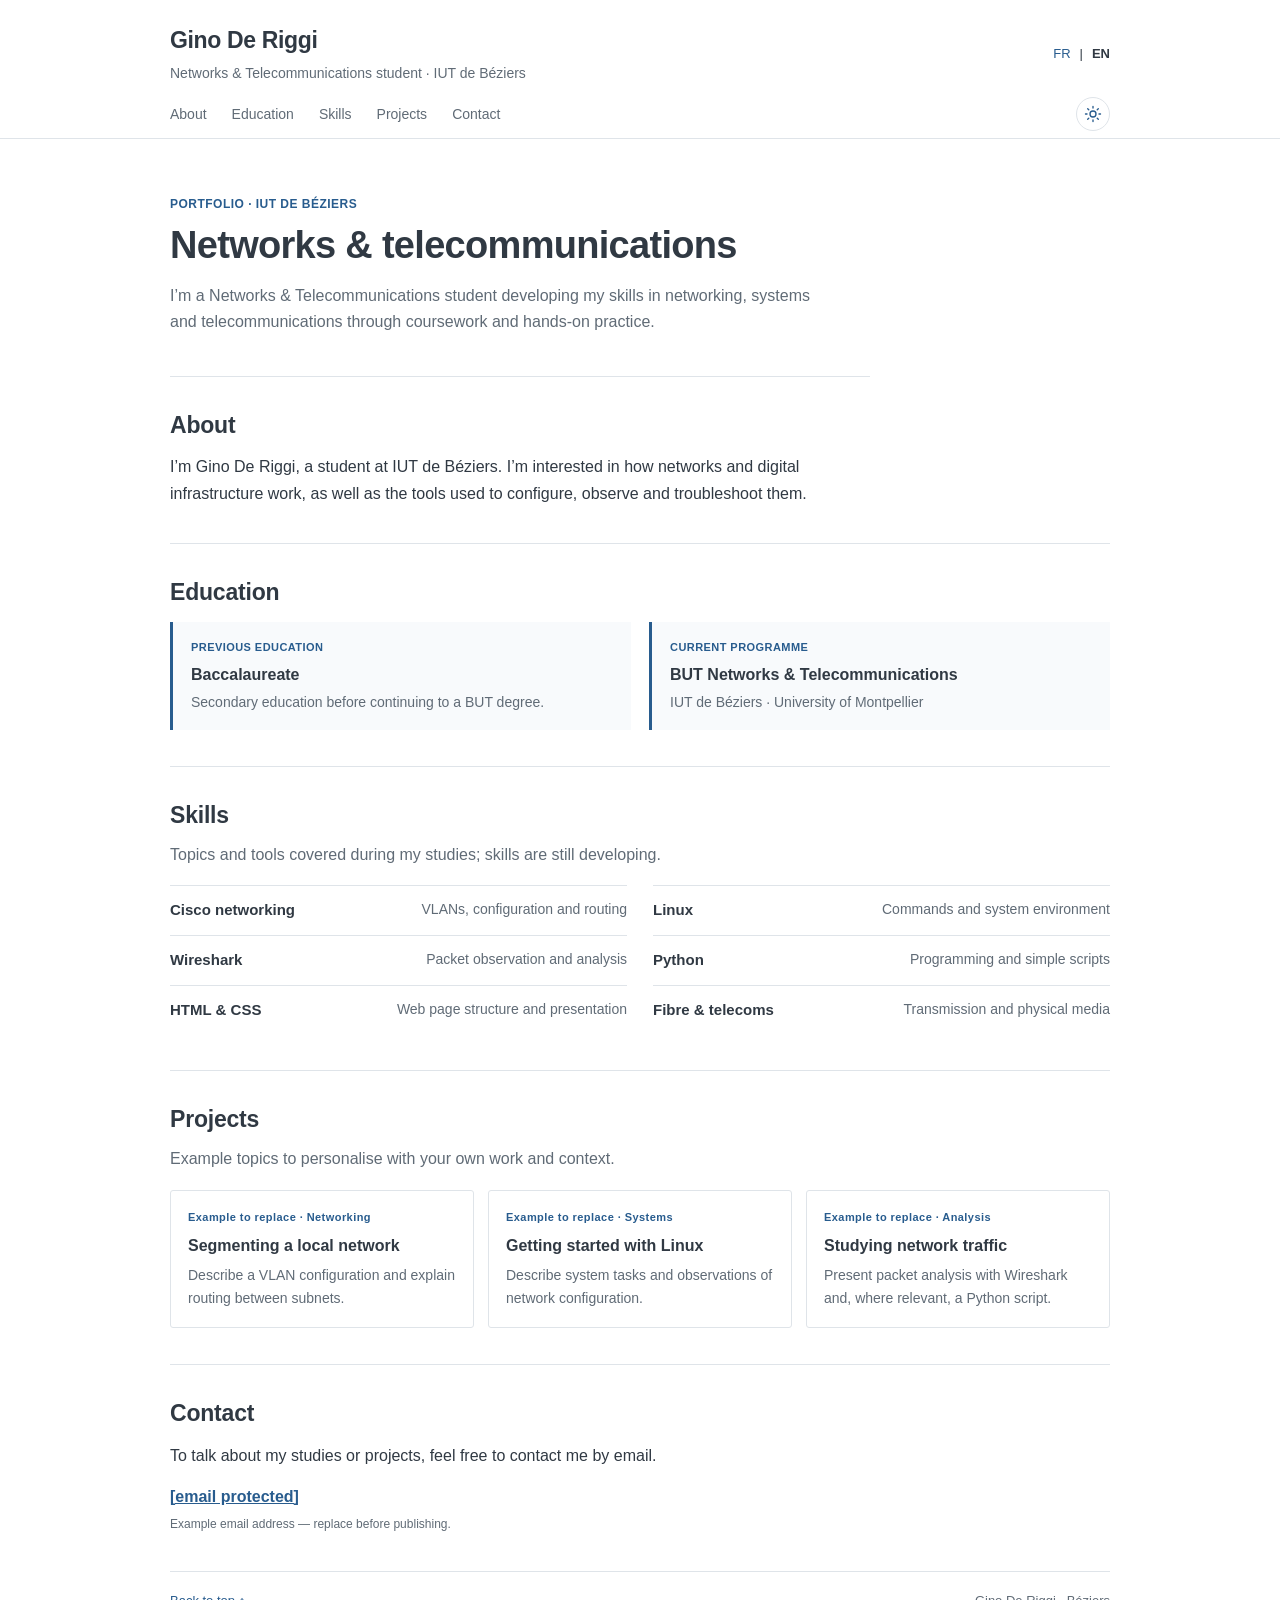
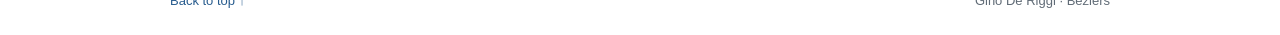
==== commit cc3ec33b: "v5" ====
--- a/en.html
+++ b/en.html
@@ -2,96 +2,88 @@
 <html lang="en">
 <head>
   <meta charset="utf-8">
+  <script>
+    // Active les états animés uniquement lorsque JavaScript est disponible.
+    document.documentElement.classList.add('js');
+    // Applique le thème enregistré avant le premier rendu pour éviter un flash.
+    try {
+      const themeEnregistre = localStorage.getItem('portfolio-theme');
+      const themeSysteme = window.matchMedia('(prefers-color-scheme: dark)').matches ? 'dark' : 'light';
+      document.documentElement.dataset.theme = themeEnregistre === 'dark' || themeEnregistre === 'light' ? themeEnregistre : themeSysteme;
+    } catch (erreur) {
+      document.documentElement.dataset.theme = window.matchMedia('(prefers-color-scheme: dark)').matches ? 'dark' : 'light';
+    }
+  </script>
+
   <meta name="viewport" content="width=device-width, initial-scale=1">
   <meta name="description" content="Portfolio of Gino De Riggi, Networks & Telecommunications student at IUT de Béziers.">
-  <meta name="theme-color" content="#ffffff">
-  <title>Gino De Riggi — Networks & Telecommunications</title>
-  <link rel="preconnect" href="https://fonts.googleapis.com">
-  <link rel="preconnect" href="https://fonts.gstatic.com" crossorigin>
-  <link href="https://fonts.googleapis.com/css2?family=DM%2BSans:wght@400;500;600;700&amp;family=Newsreader%3Aopsz,wght@6..72,400;6..72,500&amp;display=swap" rel="stylesheet">
+  <title>Gino De Riggi — Portfolio</title>
   <link rel="stylesheet" href="style.css">
 </head>
 <body>
-  <header class="site-header">
+  <header class="site-header" id="home">
     <div class="header-inner">
-      <a class="brand" href="#home" aria-label="Gino De Riggi, home"><span class="brand-mark">G<span>.</span></span><span class="brand-name">Gino De Riggi<small>NETWORKS · TELECOMS</small></span></a>
-      <nav class="main-nav" aria-label="Main navigation">
-        <a href="#about">About</a><a href="#skills">Skills</a><a href="#projects">Projects</a><a href="#contact">Contact</a>
-      </nav>
-      <div class="language" aria-label="Language"><a href="index.html" lang="fr" hreflang="fr">FR</a><span class="lang-divider">|</span><span aria-current="page">EN</span></div>
+      <div class="entete">
+        <p><strong class="prenom">Gino De Riggi</strong><br><span class="dessous">Networks &amp; Telecommunications student · IUT de Béziers</span></p>
+      </div>
+      <nav class="language" aria-label="Language"><a href="index.html" lang="fr" hreflang="fr">FR</a><span aria-hidden="true">|</span><span aria-current="page">EN</span></nav>
     </div>
+    <nav class="main-nav" aria-label="Main navigation">
+      <a href="#about">About</a><a href="#education">Education</a><a href="#skills">Skills</a><a href="#projects">Projects</a><a href="#contact">Contact</a>
+    <button class="theme-toggle" type="button" aria-label="Switch to dark mode" aria-pressed="false" title="Toggle color theme"><svg class="theme-icon theme-icon-sun" viewBox="0 0 24 24" aria-hidden="true" focusable="false"><circle cx="12" cy="12" r="4"/><path d="M12 2v2m0 16v2M4.93 4.93l1.42 1.42m11.3 11.3 1.42 1.42M2 12h2m16 0h2M4.93 19.07l1.42-1.42m11.3-11.3 1.42-1.42"/></svg><svg class="theme-icon theme-icon-moon" viewBox="0 0 24 24" aria-hidden="true" focusable="false"><path d="M20.4 15.2A8.5 8.5 0 0 1 8.8 3.6 8.6 8.6 0 1 0 20.4 15.2Z"/></svg></button>
+    </nav>
   </header>
-  <main>
-    <section class="hero wrap" id="home" aria-labelledby="hero-title">
-      <div class="hero-copy">
-        <p class="eyebrow"><span class="eyebrow-line"></span>STUDENT · IUT DE BÉZIERS</p>
-        <h1 id="hero-title">Gino<br><em>De Riggi</em><span class="accent-dot">.</span></h1>
-        <p class="hero-role">Networks &amp; Telecommunications student</p>
-        <p class="hero-intro">Curious about what connects systems, I’m building my foundations in networking and telecommunications through hands-on learning.</p>
-        <div class="hero-actions"><a class="button button-primary" href="#projects">Explore my projects <span aria-hidden="true">↘</span></a><a class="button button-secondary" href="#contact">Get in touch <span aria-hidden="true">↗</span></a></div>
-      </div>
-      <div class="hero-visual" aria-label="Illustration of a network topology">
-        <div class="visual-label"><span>TOPOLOGY / 01</span><span>BÉZIERS, FR</span></div>
-        <svg class="network-art" viewBox="0 0 480 420" role="img" aria-labelledby="network-title network-desc">
-          <title id="network-title">A network of interconnected nodes</title><desc id="network-desc">Dots connected by fine lines around a highlighted central node.</desc>
-          <g class="grid-lines"><path d="M40 0V420M120 0V420M200 0V420M280 0V420M360 0V420M440 0V420M0 50H480M0 130H480M0 210H480M0 290H480M0 370H480"/></g>
-          <g class="connections"><path d="M83 100 184 145 287 74 390 136 350 265 242 222 145 320 83 100M184 145 145 320M287 74 242 222 350 265M390 136 242 222M83 100 242 222M350 265 145 320"/></g>
-          <g class="nodes"><circle cx="83" cy="100" r="5"/><circle cx="184" cy="145" r="5"/><circle cx="287" cy="74" r="5"/><circle cx="390" cy="136" r="5"/><circle cx="350" cy="265" r="5"/><circle cx="145" cy="320" r="5"/></g>
-          <circle class="core-halo" cx="242" cy="222" r="23"/><circle class="core" cx="242" cy="222" r="8"/>
-          <g class="node-labels"><text x="64" y="86">GW.01</text><text x="355" y="121">SW.03</text><text x="265" y="245">LOCAL</text></g>
-        </svg>
-        <div class="visual-caption"><span>NETWORKS / SYSTEMS</span><span class="caption-status"><i></i> LEARNING IN PROGRESS</span></div>
-        <span class="visual-index" aria-hidden="true">43° 20′ N<br>03° 13′ E</span>
-      </div>
-      <a class="scroll-cue" href="#about"><span>SCROLL TO EXPLORE</span><span aria-hidden="true">↓</span></a>
+  <main class="content">
+    <section class="intro reveal" aria-labelledby="intro-title">
+      <p class="kicker">PORTFOLIO · IUT DE BÉZIERS</p>
+      <h1 id="intro-title">Networks &amp; telecommunications</h1>
+      <p>I’m a Networks &amp; Telecommunications student developing my skills in networking, systems and telecommunications through coursework and hands-on practice.</p>
     </section>
-
-    <section class="section about-section" id="about" aria-labelledby="about-title">
-      <div class="wrap section-grid">
-        <div class="section-label"><span class="section-number">01</span><span>ABOUT</span></div>
-        <div class="about-copy"><p class="eyebrow">LEARN · CONFIGURE · UNDERSTAND</p><h2 id="about-title">Connecting the dots,<br><em>one packet at a time.</em></h2><p class="body-copy">I’m a Networks &amp; Telecommunications student at IUT de Béziers. I’m interested in how digital infrastructure is designed, configured and secured.</p><p class="body-copy">My degree lets me explore networking, systems and telecommunications through coursework and practical lab work. Here, I share the skills I’m developing and projects along the way.</p></div>
-        <aside class="timeline" aria-label="Education timeline">
-          <h3 class="timeline-heading">EDUCATION</h3>
-          <div class="timeline-item"><span class="timeline-dot"></span><p class="timeline-date">PREVIOUS EDUCATION</p><h4>Baccalaureate</h4><p>A first milestone before choosing to pursue networking.</p></div>
-          <div class="timeline-item timeline-current"><span class="timeline-dot"></span><p class="timeline-date">CURRENT PROGRAMME</p><h4>BUT Networks &amp; Telecommunications</h4><p>IUT de Béziers · University of Montpellier</p></div>
-        </aside>
+    <section class="section reveal" id="about" aria-labelledby="about-title">
+      <h2 id="about-title">About</h2>
+      <p>I’m Gino De Riggi, a student at IUT de Béziers. I’m interested in how networks and digital infrastructure work, as well as the tools used to configure, observe and troubleshoot them.</p>
+    </section>
+    <section class="section reveal" id="education" aria-labelledby="path-title">
+      <h2 id="path-title">Education</h2>
+      <ol class="timeline">
+        <li><span class="timeline-label">Previous education</span><h3>Baccalaureate</h3><p>Secondary education before continuing to a BUT degree.</p></li>
+        <li><span class="timeline-label">Current programme</span><h3>BUT Networks &amp; Telecommunications</h3><p>IUT de Béziers · University of Montpellier</p></li>
+      </ol>
+    </section>
+    <section class="section reveal" id="skills" aria-labelledby="skills-title">
+      <h2 id="skills-title">Skills</h2>
+      <p class="section-lead">Topics and tools covered during my studies; skills are still developing.</p>
+      <ul class="skills-list">
+        <li><strong>Cisco networking</strong><span>VLANs, configuration and routing</span></li>
+        <li><strong>Linux</strong><span>Commands and system environment</span></li>
+        <li><strong>Wireshark</strong><span>Packet observation and analysis</span></li>
+        <li><strong>Python</strong><span>Programming and simple scripts</span></li>
+        <li><strong>HTML &amp; CSS</strong><span>Web page structure and presentation</span></li>
+        <li><strong>Fibre &amp; telecoms</strong><span>Transmission and physical media</span></li>
+      </ul>
+    </section>
+    <section class="section reveal" id="projects" aria-labelledby="projects-title">
+      <h2 id="projects-title">Projects</h2>
+      <p class="section-lead">Example topics to personalise with your own work and context.</p>
+      <div class="project-list">
+        <!-- EXAMPLE TO REPLACE: describe a real project completed here. -->
+        <article class="project"><p class="project-label">Example to replace · Networking</p><h3>Segmenting a local network</h3><p>Describe a VLAN configuration and explain routing between subnets.</p></article>
+        <!-- EXAMPLE TO REPLACE: describe a real project completed here. -->
+        <article class="project"><p class="project-label">Example to replace · Systems</p><h3>Getting started with Linux</h3><p>Describe system tasks and observations of network configuration.</p></article>
+        <!-- EXAMPLE TO REPLACE: describe a real project completed here. -->
+        <article class="project"><p class="project-label">Example to replace · Analysis</p><h3>Studying network traffic</h3><p>Present packet analysis with Wireshark and, where relevant, a Python script.</p></article>
       </div>
     </section>
-
-    <section class="section skills-section" id="skills" aria-labelledby="skills-title">
-      <div class="wrap">
-        <div class="section-label"><span class="section-number">02</span><span>SKILLS</span></div>
-        <div class="section-heading"><div><p class="eyebrow">TOOLS &amp; AREAS EXPLORED</p><h2 id="skills-title">Building the basics.<br><em>Growing from here.</em></h2></div><p class="heading-aside">An overview of topics and tools encountered throughout my studies.</p></div>
-        <div class="skills-grid">
-          <article class="skill-card"><span class="skill-index">01 / NETWORKS</span><span class="skill-icon icon-network" aria-hidden="true"><i></i><i></i><i></i><i></i><b></b></span><h3>Cisco networking</h3><p>Routing · VLANs · Configuration</p></article>
-          <article class="skill-card"><span class="skill-index">02 / SYSTEMS</span><span class="skill-icon icon-terminal" aria-hidden="true">$_</span><h3>Linux</h3><p>Command line · System environment</p></article>
-          <article class="skill-card"><span class="skill-index">03 / ANALYSIS</span><span class="skill-icon icon-packets" aria-hidden="true"><i></i><i></i><i></i><i></i><i></i><i></i><i></i></span><h3>Wireshark</h3><p>Packet analysis · Network troubleshooting</p></article>
-          <article class="skill-card"><span class="skill-index">04 / SCRIPTING</span><span class="skill-icon icon-code" aria-hidden="true">{ }</span><h3>Python</h3><p>First scripts · Programming fundamentals</p></article>
-          <article class="skill-card"><span class="skill-index">05 / WEB</span><span class="skill-icon icon-web" aria-hidden="true">&lt;/&gt;</span><h3>HTML &amp; CSS</h3><p>Structure · Responsive layouts</p></article>
-          <article class="skill-card"><span class="skill-index">06 / TRANSMISSION</span><span class="skill-icon icon-fibre" aria-hidden="true">✳</span><h3>Fibre &amp; telecoms</h3><p>Transmission · Physical media</p></article>
-        </div>
-        <p class="skills-note">SKILLS IN DEVELOPMENT · THIS LIST WILL GROW THROUGHOUT MY STUDIES.</p>
-      </div>
-    </section>
-
-    <section class="section projects-section" id="projects" aria-labelledby="projects-title">
-      <div class="wrap">
-        <div class="section-label"><span class="section-number">03</span><span>PROJECTS</span></div>
-        <div class="section-heading projects-heading"><div><p class="eyebrow">LEARNING BY DOING</p><h2 id="projects-title">Ideas take<br><em>shape here.</em></h2></div><p class="heading-aside">Possible coursework ideas connected to topics in my degree.</p></div>
-        <div class="projects-grid">
-          <article class="project-card"><div class="project-top"><span>LEARNING IDEA / 01</span><span aria-hidden="true">↗</span></div><div class="project-illustration topology-illustration" aria-hidden="true"><i></i><i></i><i></i><i></i><b></b></div><p class="project-category">NETWORKING · CISCO</p><h3>Segment a local network</h3><p class="project-description">Exercise idea: explore VLAN configuration and the principles of routing between subnets.</p><div class="tag-row"><span>VLANs</span><span>Routing</span><span>Packet Tracer</span></div></article>
-          <article class="project-card"><div class="project-top"><span>LEARNING IDEA / 02</span><span aria-hidden="true">↗</span></div><div class="project-illustration terminal-illustration" aria-hidden="true"><span>$ ip addr</span><span>$ ping …</span><span class="terminal-cursor">_</span></div><p class="project-category">LINUX · SYSTEMS</p><h3>Explore a Linux environment</h3><p class="project-description">Exercise idea: practise system commands and inspect a machine’s network configuration.</p><div class="tag-row"><span>Linux</span><span>Terminal</span><span>Networking</span></div></article>
-          <article class="project-card"><div class="project-top"><span>LEARNING IDEA / 03</span><span aria-hidden="true">↗</span></div><div class="project-illustration code-illustration" aria-hidden="true"><span>for packet in flow:</span><span>&nbsp;&nbsp;inspect(packet)</span><span class="code-dot">●</span></div><p class="project-category">PYTHON · ANALYSIS</p><h3>Observe network traffic</h3><p class="project-description">Exercise idea: pair packet analysis with a small script to better understand network flows.</p><div class="tag-row"><span>Python</span><span>Wireshark</span><span>Troubleshooting</span></div></article>
-        </div>
-        <p class="projects-note">These cards describe possible coursework ideas, not completed projects or claimed results.</p>
-      </div>
-    </section>
-
-    <section class="contact-section" id="contact" aria-labelledby="contact-title">
-      <div class="wrap contact-inner"><div class="section-label"><span class="section-number">04</span><span>CONTACT</span></div><div class="contact-content"><p class="eyebrow">A QUESTION, AN IDEA, A CONVERSATION?</p><h2 id="contact-title">Let’s get<br><em>connected.</em></h2><p class="contact-copy">Want to talk networking, studies or a project? Feel free to send me an email.</p><!-- Adresse d’exemple à remplacer par l’adresse e-mail réelle de Gino. --><a class="email-link" href="/cdn-cgi/l/email-protection#ec8b858283c288899e858b8b85ac89948d819c8089c28f8381"><span class="__cf_email__" data-cfemail="07606e6968296362756e60606e47627f666a776b622964686a">[email&#160;protected]</span> <span aria-hidden="true">↗</span></a><p class="email-note">EXAMPLE ADDRESS · REPLACE BEFORE PUBLISHING</p></div><div class="contact-aside"><span>GDR / PORTFOLIO</span><span>BÉZIERS · FRANCE</span></div></div>
+    <section class="section contact reveal" id="contact" aria-labelledby="contact-title">
+      <h2 id="contact-title">Contact</h2>
+      <p>To talk about my studies or projects, feel free to contact me by email.</p>
+      <!-- Example address: replace with the real address before publishing. -->
+      <a class="email" href="/cdn-cgi/l/email-protection#36515f5859185253445f51515f76534e575b465a531855595b"><span class="__cf_email__" data-cfemail="b0d7d9dedf9ed4d5c2d9d7d7d9f0d5c8d1ddc0dcd59ed3dfdd">[email&#160;protected]</span></a>
+      <p class="note">Example email address — replace before publishing.</p>
     </section>
   </main>
-  <footer class="site-footer"><div class="wrap footer-inner"><a class="footer-brand" href="#home">G<span>.</span>DR</a><span>MADE WITH CURIOSITY · BÉZIERS, FRANCE</span><a class="back-top" href="#home">BACK TO TOP ↑</a></div></footer>
-<script data-cfasync="false" src="/cdn-cgi/scripts/5c5dd728/cloudflare-static/email-decode.min.js"></script><script type="module" src="https://static.cloudflareinsights.com/beacon.min.js/vce701823e78c4301a35b7e07294d87301792088814092" integrity="sha512-UKNk8GbxkABxKcXYuLkO16EleLGUkcvJWtpSNmExE0Too3ZaFAxTscNWEc1OdAv5/BikHawapSCaiD2XCmp+Bw==" data-cf-beacon='{"version":"2024.11.0","token":"8607d2a720d14b038279025b2b5a82e5","spa":2}' crossorigin="anonymous"></script>
+  <footer class="site-footer"><a href="#home">Back to top ↑</a><span>Gino De Riggi · Béziers</span></footer>
+  <script data-cfasync="false" src="/cdn-cgi/scripts/5c5dd728/cloudflare-static/email-decode.min.js"></script><script src="script.js" defer></script>
+<script type="module" src="https://static.cloudflareinsights.com/beacon.min.js/vce701823e78c4301a35b7e07294d87301792088814092" integrity="sha512-UKNk8GbxkABxKcXYuLkO16EleLGUkcvJWtpSNmExE0Too3ZaFAxTscNWEc1OdAv5/BikHawapSCaiD2XCmp+Bw==" data-cf-beacon='{"version":"2024.11.0","token":"8607d2a720d14b038279025b2b5a82e5","spa":2}' crossorigin="anonymous"></script>
 </body>
 </html>
--- a/style.css
+++ b/style.css
@@ -1,250 +1,112 @@
-/* Portfolio de Gino De Riggi — styles partagés, sans JavaScript. */
+/* Portfolio de Gino De Riggi — couleurs et interactions partagées. */
 :root {
   color-scheme: light;
-  --ink: #202822;
-  --muted: #69736d;
-  --line: #e4e9e5;
-  --paper: #fff;
-  --soft: #f6f8f6;
-  --accent: #16775e;
-  --accent-wash: #eaf4ef;
-  --display: "Newsreader", Georgia, serif;
-  --body: "DM Sans", "Helvetica Neue", Arial, sans-serif;
-  --mono: "SFMono-Regular", Consolas, "Liberation Mono", monospace;
-  --max: 1160px;
+  --page: #fff;
+  --surface: #f8fafc;
+  --ink: #303943;
+  --muted: #606b76;
+  --line: #dfe4e9;
+  --blue: #285c8e;
+  --blue-light: #eaf1f7;
+  --page-width: 940px;
 }
-* { box-sizing: border-box; }
-html { scroll-behavior: smooth; scroll-padding-top: 86px; }
-body { margin: 0; background: var(--paper); color: var(--ink); font-family: var(--body); font-size: 15px; -webkit-font-smoothing: antialiased; }
-a { color: inherit; }
-a:focus-visible { outline: 2px solid var(--accent); outline-offset: 5px; }
-.wrap { width: min(calc(100% - 80px), var(--max)); margin-inline: auto; }
-.site-header { position: sticky; inset-block-start: 0; z-index: 10; height: 76px; border-bottom: 1px solid var(--line); background: rgba(255,255,255,.96); }
-.header-inner { width: min(calc(100% - 80px), var(--max)); height: 100%; margin-inline: auto; display: flex; align-items: center; justify-content: space-between; gap: 26px; }
-.brand { display: inline-flex; align-items: center; gap: 11px; text-decoration: none; }
-.brand-mark { font-size: 25px; line-height: 1; font-weight: 700; letter-spacing: -.11em; }
-.brand-mark > span, .footer-brand > span { color: var(--accent); }
-.brand-name { display: grid; gap: 4px; font-size: 12px; font-weight: 600; letter-spacing: .015em; }
-.brand-name small { color: var(--muted); font: 8px var(--mono); letter-spacing: .12em; }
-.main-nav { display: flex; gap: clamp(20px,3vw,42px); margin-inline: auto; }
-.main-nav a, .language, .site-footer { font-size: 10px; }
-.main-nav a { position: relative; padding-block: 7px; color: var(--muted); text-decoration: none; transition: color .2s; }
-.main-nav a::after { position: absolute; inset-inline-start: 0; inset-block-end: 0; width: 0; height: 1px; background: var(--accent); content: ""; transition: width .2s ease; }
-.main-nav a:hover { color: var(--ink); }
-.main-nav a:hover::after { width: 100%; }
-.language { display: inline-flex; align-items: center; gap: 9px; font-family: var(--mono); letter-spacing: .08em; }
-.language a { color: var(--muted); text-decoration: none; transition: color .2s; }
-.language a:hover, .language [aria-current="page"] { color: var(--accent); }
-.lang-divider { color: #b8c0ba; }
-.hero { min-height: 625px; position: relative; display: grid; grid-template-columns: 1.02fr .98fr; align-items: center; padding-block: 70px 83px; }
-.hero-copy { position: relative; z-index: 1; max-width: 560px; padding-block: 28px; animation: arrive .7s .04s both; }
-.eyebrow { display: flex; align-items: center; gap: 10px; margin: 0 0 23px; color: var(--muted); font: 9px var(--mono); letter-spacing: .13em; line-height: 1.7; }
-.eyebrow-line { width: 22px; height: 1px; background: var(--accent); }
-h1 { margin: 0; font-size: clamp(82px, 9vw, 120px); font-weight: 500; letter-spacing: -.09em; line-height: .81; }
-h1 em, h2 em { color: var(--accent); font-family: var(--display); font-weight: 400; letter-spacing: -.055em; }
-.accent-dot { color: var(--accent); }
-.hero-role { margin: 29px 0 0; font-size: 16px; font-weight: 600; letter-spacing: -.025em; }
-.hero-intro { max-width: 405px; margin: 13px 0 0; color: var(--muted); font-size: 14px; line-height: 1.8; }
-.hero-actions { display: flex; flex-wrap: wrap; gap: 10px; margin-top: 28px; }
-.button { min-height: 43px; display: inline-flex; align-items: center; justify-content: center; gap: 18px; padding: 0 16px; border: 1px solid var(--line); border-radius: 3px; font-size: 11px; font-weight: 600; text-decoration: none; transition: transform .2s, background .2s, color .2s, border-color .2s; }
-.button:hover { transform: translateY(-2px); }
-.button-primary { border-color: var(--accent); background: var(--accent); color: #fff; }
-.button-primary:hover { border-color: #105b47; background: #105b47; }
-.button-secondary:hover { border-color: var(--accent); color: var(--accent); }
-.button span { font-size: 14px; }
-.hero-visual { position: relative; width: min(100%, 490px); aspect-ratio: 1.12 / 1; justify-self: end; overflow: visible; border: 1px solid var(--line); background-color: var(--soft); background-image: linear-gradient(rgba(211,220,214,.46) 1px,transparent 1px),linear-gradient(90deg,rgba(211,220,214,.46) 1px,transparent 1px); background-size: 44px 44px; animation: arrive .7s .16s both; }
-.visual-label, .visual-caption { position: absolute; inset-inline: 17px; display: flex; align-items: center; justify-content: space-between; gap: 10px; color: var(--muted); font: 8px var(--mono); letter-spacing: .09em; }
-.visual-label { inset-block-start: 16px; }
-.visual-caption { inset-block-end: 16px; }
-.network-art { position: absolute; inset: 8% 6%; width: 88%; height: 84%; overflow: visible; }
-.grid-lines { fill: none; stroke: #d8e0da; stroke-width: .8; }
-.connections { fill: none; stroke: #8a9a90; stroke-width: 1.1; }
-.nodes { fill: var(--paper); stroke: #74837a; stroke-width: 1.4; }
-.core-halo { fill: none; stroke: var(--accent); stroke-width: 1; opacity: .36; }
-.core { fill: var(--accent); }
-.node-labels { fill: var(--muted); font: 8px var(--mono); letter-spacing: .06em; }
-.caption-status { display: inline-flex; align-items: center; gap: 7px; }
-.caption-status i { width: 6px; height: 6px; border-radius: 50%; background: var(--accent); }
-.visual-index { position: absolute; inset-inline-end: -31px; inset-block-start: 45%; color: var(--muted); font: 8px/1.8 var(--mono); writing-mode: vertical-rl; }
-.scroll-cue { position: absolute; inset-inline-start: 0; inset-block-end: 26px; display: flex; align-items: center; gap: 12px; color: var(--muted); font: 8px var(--mono); letter-spacing: .12em; text-decoration: none; }
-.scroll-cue span:last-child { color: var(--accent); font-size: 14px; transition: transform .2s; }
-.scroll-cue:hover span:last-child { transform: translateY(3px); }
-.section { padding-block: 102px; border-top: 1px solid var(--line); }
-.section-label { display: flex; align-items: center; gap: 13px; color: var(--muted); font: 9px var(--mono); letter-spacing: .12em; }
-.section-number { color: var(--accent); }
-.section-grid { display: grid; grid-template-columns: .75fr 1.5fr 1fr; gap: 28px; }
-.about-copy { max-width: 550px; }
-.about-copy .eyebrow { margin-block: 1px 23px; }
-h2 { margin: 0; font-size: clamp(42px,5vw,62px); font-weight: 500; letter-spacing: -.065em; line-height: .98; }
-.body-copy { max-width: 475px; margin: 23px 0 0; color: var(--muted); font-size: 13px; line-height: 1.85; }
-.body-copy + .body-copy { margin-top: 13px; }
-.timeline { align-self: end; padding: 5px 0 4px 23px; border-left: 1px solid var(--line); }
-.timeline-heading { margin: 0 0 26px; color: var(--muted); font: 9px var(--mono); letter-spacing: .12em; }
-.timeline-item { position: relative; padding: 0 0 29px; }
-.timeline-item:last-child { padding-block-end: 0; }
-.timeline-dot { position: absolute; inset-inline-start: -28px; inset-block-start: 2px; width: 9px; height: 9px; border: 1px solid #aebbb1; border-radius: 50%; background: white; }
-.timeline-current .timeline-dot { border-color: var(--accent); background: var(--accent); box-shadow: 0 0 0 4px white, 0 0 0 5px var(--accent); }
-.timeline-date { margin: 0 0 8px; color: var(--muted); font: 8px var(--mono); letter-spacing: .08em; }
-.timeline-item h4 { margin: 0 0 6px; font-size: 13px; line-height: 1.5; }
-.timeline-item > p:last-child { margin: 0; color: var(--muted); font-size: 10px; line-height: 1.7; }
-.skills-section { background: var(--soft); }
-.section-heading { display: flex; align-items: end; justify-content: space-between; gap: 28px; margin: 29px 0 39px 16%; }
-.section-heading .eyebrow { margin-bottom: 14px; }
-.heading-aside { max-width: 250px; margin: 0 1px 5px 0; color: var(--muted); font-size: 12px; line-height: 1.8; }
-.skills-grid { display: grid; grid-template-columns: repeat(3,minmax(0,1fr)); gap: 12px; }
-.skill-card { position: relative; min-height: 191px; padding: 19px 20px 21px; border: 1px solid var(--line); background: white; transition: transform .2s ease,border-color .2s ease,box-shadow .2s ease; }
-.skill-card:hover { transform: translateY(-3px); border-color: #b5cfc0; box-shadow: 0 7px 20px rgba(33,64,46,.05); }
-.skill-index { color: var(--muted); font: 8px var(--mono); letter-spacing: .09em; }
-.skill-icon { position: absolute; inset-block-start: 27px; inset-inline-end: 23px; color: var(--accent); }
-.icon-network { width: 44px; height: 34px; background: radial-gradient(circle at 15% 30%,var(--accent) 0 3px,transparent 4px),radial-gradient(circle at 81% 20%,var(--accent) 0 3px,transparent 4px),radial-gradient(circle at 51% 82%,var(--accent) 0 3px,transparent 4px),radial-gradient(circle at 88% 82%,var(--accent) 0 3px,transparent 4px); }
-.icon-network::before,.icon-network::after,.icon-network i { position: absolute; width: 34px; height: 1px; background: #9bad9f; content: ""; transform-origin: left; }
-.icon-network::before { inset: 11px auto auto 7px; transform: rotate(-9deg); }
-.icon-network::after { inset: 11px auto auto 7px; transform: rotate(49deg); }
-.icon-network i:nth-child(1) { inset: 11px auto auto 7px; transform: rotate(78deg); }
-.icon-network i:nth-child(2) { inset: 11px auto auto 7px; transform: rotate(22deg); }
-.icon-terminal { inset-block-start: 27px; font: 22px var(--mono); }
-.icon-packets { inset-block-start: 33px; display: flex; align-items: center; gap: 3px; height: 23px; }
-.icon-packets i { width: 2px; height: 10px; background: var(--accent); }
-.icon-packets i:nth-child(2n) { height: 20px; }
-.icon-packets i:nth-child(3n) { height: 15px; }
-.icon-code { font: 22px var(--mono); letter-spacing: -.12em; }
-.icon-web { font: 16px var(--mono); letter-spacing: -.1em; }
-.icon-fibre { font-size: 29px; line-height: 1; }
-.skill-card h3 { margin: 53px 0 6px; font-size: 16px; font-weight: 600; letter-spacing: -.035em; }
-.skill-card p { margin: 0; color: var(--muted); font-size: 10px; line-height: 1.6; }
-.skills-note { margin: 16px 0 0; color: var(--muted); font: 8px/1.7 var(--mono); letter-spacing: .055em; text-align: right; }
-.projects-section { padding-block-end: 112px; }
-.projects-heading { margin-block-end: 38px; }
-.projects-grid { display: grid; grid-template-columns: repeat(3,minmax(0,1fr)); gap: 14px; }
-.project-card { min-width: 0; padding: 17px 17px 18px; border: 1px solid var(--line); background: white; transition: transform .2s ease,border-color .2s ease,box-shadow .2s ease; }
-.project-card:hover { transform: translateY(-3px); border-color: #b5cfc0; box-shadow: 0 8px 24px rgba(33,64,46,.05); }
-.project-top { display: flex; justify-content: space-between; gap: 8px; color: var(--muted); font: 8px var(--mono); letter-spacing: .07em; }
-.project-top span:last-child { color: var(--accent); font-size: 13px; }
-.project-illustration { height: 102px; position: relative; display: flex; flex-direction: column; justify-content: center; gap: 7px; overflow: hidden; margin-block: 17px 16px; padding-inline: 21px; background-color: var(--soft); background-image: linear-gradient(rgba(211,220,214,.35) 1px,transparent 1px),linear-gradient(90deg,rgba(211,220,214,.35) 1px,transparent 1px); background-size: 25px 25px; }
-.topology-illustration::before,.topology-illustration::after { position: absolute; inset-inline-start: 23%; inset-block-start: 53%; width: 58%; height: 1px; background: #93a59a; content: ""; transform: rotate(-17deg); }
-.topology-illustration::after { transform: rotate(27deg); }
-.topology-illustration i,.topology-illustration b { position: absolute; z-index: 1; width: 9px; height: 9px; border: 2px solid var(--accent); border-radius: 50%; background: white; }
-.topology-illustration i:nth-child(1) { inset: 24% auto auto 19%; }
-.topology-illustration i:nth-child(2) { inset: 58% auto auto 39%; }
-.topology-illustration i:nth-child(3) { inset: 21% auto auto 62%; }
-.topology-illustration i:nth-child(4) { inset: 56% auto auto 78%; }
-.topology-illustration b { inset: 40% auto auto 52%; background: var(--accent); }
-.terminal-illustration,.code-illustration { color: var(--accent); font: 10px/1.8 var(--mono); }
-.terminal-cursor { position: absolute; inset-inline-end: 20%; inset-block-end: 21%; color: var(--accent); }
-.code-dot { position: absolute; inset-inline-end: 20px; inset-block-start: 15px; color: #9bb3a1; font-size: 8px; }
-.project-category { margin: 0 0 8px; color: var(--accent); font: 8px var(--mono); letter-spacing: .09em; }
-.project-card h3 { margin: 0 0 8px; font-size: 15px; letter-spacing: -.025em; line-height: 1.45; }
-.project-description { min-height: 61px; margin: 0; color: var(--muted); font-size: 11px; line-height: 1.75; }
-.tag-row { display: flex; flex-wrap: wrap; gap: 6px; margin-top: 13px; }
-.tag-row span { padding: 5px 7px; border: 1px solid var(--line); color: var(--muted); font: 8px var(--mono); }
-.projects-note { margin: 14px 0 0; color: var(--muted); font-size: 10px; line-height: 1.6; }
-.contact-section { position: relative; overflow: hidden; padding-block: 72px 79px; background: var(--soft); border-top: 1px solid var(--line); }
-.contact-inner { position: relative; min-height: 368px; }
-.contact-content { max-width: 650px; margin: 61px auto 0; }
-.contact-content .eyebrow { margin-bottom: 18px; }
-.contact-content h2 { font-size: clamp(63px,8vw,99px); line-height: .88; }
-.contact-copy { max-width: 430px; margin: 22px 0 17px; color: var(--muted); font-size: 13px; line-height: 1.8; }
-.email-link { display: inline-flex; align-items: center; gap: 14px; max-width: 100%; padding-bottom: 7px; border-bottom: 1px solid #bac8be; color: var(--ink); font-size: clamp(16px,2.3vw,22px); font-weight: 500; text-decoration: none; overflow-wrap: anywhere; transition: color .2s,border-color .2s; }
-.email-link:hover { border-color: var(--accent); color: var(--accent); }
-.email-link span { color: var(--accent); font-size: 14px; }
-.email-note { margin: 12px 0 0; color: var(--muted); font: 8px var(--mono); letter-spacing: .07em; }
-.contact-aside { position: absolute; inset-inline-end: 0; inset-block-end: 20px; display: grid; gap: 9px; color: var(--muted); font: 8px var(--mono); letter-spacing: .08em; text-align: right; }
-.site-footer { min-height: 72px; background: white; }
-.footer-inner { min-height: inherit; display: flex; align-items: center; justify-content: space-between; gap: 14px; }
-.footer-brand { font-size: 16px; font-weight: 700; letter-spacing: -.1em; text-decoration: none; }
-.footer-inner > span,.back-top { color: var(--muted); font: 8px var(--mono); letter-spacing: .08em; }
-.back-top { text-decoration: none; transition: color .2s; }
-.back-top:hover { color: var(--accent); }
-@keyframes arrive { from { opacity: 0; transform: translateY(12px); } to { opacity: 1; transform: translateY(0); } }
-@media (max-width: 850px) {
-  .wrap,.header-inner { width: min(calc(100% - 48px),var(--max)); }
-  .hero { min-height: 590px; grid-template-columns: 1fr .9fr; gap: 16px; }
-  h1 { font-size: clamp(76px,10vw,101px); }
-  .hero-visual { width: 100%; }
-  .section { padding-block: 78px; }
-  .section-grid { grid-template-columns: .55fr 1.35fr 1fr; gap: 19px; }
-  .section-heading { margin-inline-start: 8%; }
-  .skill-card { padding-inline: 15px; }
-  .skill-icon { inset-inline-end: 16px; }
-  .project-card { padding-inline: 13px; }
-  .project-card h3 { font-size: 14px; }
+:root[data-theme="dark"] {
+  color-scheme: dark;
+  --page: #171d24;
+  --surface: #202a35;
+  --ink: #e6edf4;
+  --muted: #aebbc8;
+  --line: #384653;
+  --blue: #8dbde8;
+  --blue-light: #263b4d;
 }
-@media (max-width: 620px) {
-  html { scroll-padding-top: 72px; }
-  .wrap,.header-inner { width: calc(100% - 36px); }
-  .site-header { height: 64px; }
-  .header-inner { gap: 10px; }
-  .brand { gap: 7px; }
-  .brand-mark { font-size: 21px; }
-  .brand-name { font-size: 10px; }
-  .brand-name small { font-size: 7px; }
-  .main-nav { justify-content: center; gap: clamp(8px,3vw,15px); }
-  .main-nav a { font-size: 9px; }
-  .language { gap: 6px; font-size: 9px; }
-  .hero { min-height: auto; grid-template-columns: minmax(0,1fr); gap: 0; padding-block: 59px 49px; }
-  .hero-copy { padding-block: 0 37px; }
-  .eyebrow { margin-bottom: 19px; font-size: 8px; }
-  h1 { font-size: clamp(82px,19vw,111px); }
-  .hero-role { margin-top: 23px; font-size: 14px; }
-  .hero-intro { max-width: 430px; font-size: 13px; }
-  .hero-actions { gap: 8px; margin-top: 21px; }
-  .button { min-height: 41px; gap: 10px; padding-inline: 12px; font-size: 10px; }
-  .hero-visual { width: calc(100% - 14px); justify-self: center; aspect-ratio: 1.2 / 1; }
-  .visual-index { inset-inline-end: -17px; }
-  .scroll-cue { position: static; margin-top: 26px; }
-  .section { padding-block: 64px; }
-  .section-grid { grid-template-columns: 1fr; gap: 27px; }
-  .about-copy { padding-inline-start: 5%; }
-  .about-copy .eyebrow { font-size: 7px; }
-  h2 { font-size: clamp(40px,9vw,54px); }
-  .body-copy { font-size: 12px; }
-  .timeline { margin-inline-start: 8%; }
-  .section-heading { align-items: start; flex-direction: column; gap: 15px; margin: 24px 0 27px 5%; }
-  .section-heading .eyebrow { font-size: 7px; }
-  .heading-aside { max-width: 330px; font-size: 11px; }
-  .skills-grid { grid-template-columns: repeat(2,minmax(0,1fr)); gap: 8px; }
-  .skill-card { min-height: 174px; padding: 15px 12px; }
-  .skill-index { font-size: 7px; }
-  .skill-icon { inset-block-start: 25px; inset-inline-end: 12px; }
-  .icon-network { transform: scale(.82); transform-origin: top right; }
-  .skill-card h3 { margin-top: 51px; font-size: 14px; }
-  .skill-card p { font-size: 9px; }
-  .skills-note { font-size: 7px; text-align: left; }
-  .projects-section { padding-block-end: 67px; }
-  .projects-grid { grid-template-columns: 1fr; gap: 10px; }
-  .project-card { padding: 15px; }
-  .project-illustration { height: 87px; margin-block: 12px; }
-  .project-card h3 { font-size: 15px; }
-  .project-description { min-height: 0; }
-  .contact-section { padding-block: 53px 43px; }
-  .contact-inner { min-height: 0; }
-  .contact-content { margin: 46px 0 0 5%; }
-  .contact-content .eyebrow { font-size: 7px; }
-  .contact-content h2 { font-size: clamp(62px,14vw,83px); }
-  .contact-copy { font-size: 12px; }
-  .email-link { gap: 8px; font-size: clamp(15px,4.5vw,20px); }
-  .email-note { font-size: 7px; }
-  .contact-aside { position: static; margin: 37px 0 0 5%; text-align: left; }
-  .footer-inner { min-height: 68px; gap: 7px; }
-  .footer-brand { font-size: 14px; }
-  .footer-inner > span { max-width: 145px; font-size: 6px; text-align: center; }
-  .back-top { font-size: 7px; }
+* { box-sizing: border-box; transition: color .28s ease, background-color .28s ease, border-color .28s ease; }
+html { scroll-behavior: smooth; scroll-padding-top: 20px; background: var(--page); }
+body { margin: 0; background: var(--page); color: var(--ink); font: 16px/1.65 Arial, Helvetica, sans-serif; transition: background-color .28s ease, color .28s ease; }
+a { color: var(--blue); }
+a:focus-visible { outline: 2px solid var(--blue); outline-offset: 4px; }
+.site-header { padding: 22px 24px 0; border-bottom: 1px solid var(--line); }
+.header-inner { width: min(100%, var(--page-width)); margin: 0 auto; display: flex; justify-content: space-between; align-items: center; gap: 24px; }
+.entete p { margin: 0; }
+.prenom { color: var(--ink); font-size: 23px; font-weight: 700; letter-spacing: -.35px; }
+.dessous { color: var(--muted); font-size: 14px; }
+.language { display: flex; align-items: center; gap: 9px; font-size: 13px; }
+.language a { text-decoration: none; }
+.language [aria-current="page"] { color: var(--ink); font-weight: 700; }
+.main-nav { width: min(100%, var(--page-width)); margin: 17px auto 0; display: flex; flex-wrap: wrap; gap: 25px; }
+.main-nav a { display: inline-block; padding: 0 0 12px; color: var(--muted); font-size: 14px; text-decoration: none; transition: color .18s ease; }
+.main-nav a:hover { color: var(--blue); }
+.content { width: min(calc(100% - 48px), var(--page-width)); margin: 0 auto; }
+.intro { max-width: 700px; padding: 56px 0 40px; border-bottom: 1px solid var(--line); }
+.kicker, .timeline-label, .project-label { margin: 0 0 8px; color: var(--blue); font-size: 12px; font-weight: 700; letter-spacing: .04em; }
+h1 { max-width: 650px; margin: 0; font-size: clamp(28px, 4vw, 38px); line-height: 1.2; font-weight: 700; letter-spacing: -.7px; }
+.intro > p:last-child { max-width: 650px; margin: 14px 0 0; color: var(--muted); }
+.section { padding: 34px 0 36px; border-bottom: 1px solid var(--line); }
+.section h2 { margin: 0 0 14px; font-size: 23px; line-height: 1.3; letter-spacing: -.2px; }
+.section > p:not(.section-lead):not(.note) { max-width: 700px; margin: 0; }
+.section-lead { margin: -3px 0 17px; color: var(--muted); }
+.timeline { display: grid; grid-template-columns: repeat(2, minmax(0, 1fr)); gap: 18px; margin: 0; padding: 0; list-style: none; }
+.timeline li { padding: 16px 18px; border-left: 3px solid var(--blue); background: var(--surface); }
+.timeline-label { display: block; font-size: 11px; text-transform: uppercase; }
+.timeline h3 { margin: 4px 0; font-size: 16px; line-height: 1.4; }
+.timeline li p { margin: 0; color: var(--muted); font-size: 14px; }
+.skills-list { display: grid; grid-template-columns: repeat(2, minmax(0, 1fr)); gap: 0 26px; margin: 0; padding: 0; list-style: none; }
+.skills-list li { display: flex; justify-content: space-between; gap: 16px; padding: 12px 0; border-top: 1px solid var(--line); }
+.skills-list strong { font-size: 15px; }
+.skills-list span { color: var(--muted); font-size: 14px; text-align: right; }
+.project-list { display: grid; grid-template-columns: repeat(3, minmax(0, 1fr)); gap: 14px; }
+.project { padding: 17px; border: 1px solid var(--line); border-radius: 3px; background: var(--page); transition: background-color .28s ease, border-color .18s ease, box-shadow .18s ease, transform .18s ease; }
+.project:hover { border-color: #aabed0; box-shadow: 0 3px 12px rgba(33, 66, 96, .06); }
+.project-label { margin-bottom: 9px; font-size: 11px; }
+.project h3 { margin: 0 0 7px; font-size: 16px; line-height: 1.4; }
+.project > p:last-child { margin: 0; color: var(--muted); font-size: 14px; }
+.contact { border-bottom: 0; }
+.email { display: inline-block; margin-top: 14px; font-weight: 700; overflow-wrap: anywhere; }
+.note { margin: 5px 0 0; color: var(--muted); font-size: 12px; }
+.site-footer { width: min(calc(100% - 48px), var(--page-width)); margin: 0 auto; padding: 18px 0 24px; border-top: 1px solid var(--line); display: flex; justify-content: space-between; gap: 16px; color: var(--muted); font-size: 13px; }
+.site-footer a { text-decoration: none; }
+/* Apparitions au défilement, activées uniquement lorsque JavaScript est présent. */
+.js .reveal { opacity: 0; transform: translateY(12px); transition: opacity .5s ease, transform .5s ease; }
+.js .reveal.visible { opacity: 1; transform: translateY(0); }
+/* Boutons et liens : micro-interactions sobres, avec focus visible conservé. */
+.main-nav a, .site-footer a, .email, .language a, button { transition: color .18s ease, background-color .18s ease, box-shadow .18s ease, transform .18s ease; }
+.main-nav a:hover, .site-footer a:hover, .email:hover, .language a:hover { color: var(--blue); transform: translateY(-1px); }
+.theme-toggle { position: relative; display: inline-grid; place-items: center; width: 34px; height: 34px; margin: -6px 0 5px auto; padding: 7px; overflow: hidden; border: 1px solid var(--line); border-radius: 50%; background: var(--page); color: var(--blue); cursor: pointer; }
+.theme-toggle:hover { transform: translateY(-2px); background: var(--blue-light); box-shadow: 0 4px 10px rgba(33, 66, 96, .14); }
+a:active, button:active { transform: scale(.97); }
+.theme-toggle:active { transform: scale(.94); }
+.theme-toggle:focus-visible { outline: 2px solid var(--blue); outline-offset: 3px; }
+.theme-icon { width: 18px; height: 18px; fill: none; stroke: currentColor; stroke-width: 1.8; stroke-linecap: round; stroke-linejoin: round; }
+.theme-icon-moon { display: none; }
+:root[data-theme="dark"] .theme-icon-sun { display: none; }
+:root[data-theme="dark"] .theme-icon-moon { display: block; }
+a, button { position: relative; }
+a.is-rippling::after, button.is-rippling::after { position: absolute; top: var(--ripple-y, 50%); left: var(--ripple-x, 50%); width: 12px; height: 12px; border-radius: 50%; background: currentColor; opacity: .2; content: ""; pointer-events: none; transform: translate(-50%, -50%) scale(0); animation: ripple .42s ease-out forwards; }
+@keyframes ripple { to { opacity: 0; transform: translate(-50%, -50%) scale(12); } }
+@media (max-width: 650px) {
+  .site-header { padding: 17px 18px 0; }
+  .header-inner { align-items: flex-start; gap: 12px; }
+  .prenom { font-size: 20px; }
+  .dessous { display: inline-block; max-width: 290px; font-size: 13px; line-height: 1.4; }
+  .language { padding-top: 5px; white-space: nowrap; }
+  .main-nav { gap: 8px 20px; margin-top: 16px; }
+  .main-nav a { padding-bottom: 10px; font-size: 13px; }
+  .content, .site-footer { width: calc(100% - 36px); }
+  .intro { padding: 39px 0 30px; }
+  .section { padding: 28px 0 30px; }
+  .timeline { grid-template-columns: 1fr; gap: 10px; }
+  .skills-list { grid-template-columns: 1fr; }
+  .skills-list li { align-items: baseline; }
+  .project-list { grid-template-columns: 1fr; gap: 10px; }
+  .site-footer { align-items: flex-start; font-size: 12px; }
 }
 @media (max-width: 380px) {
-  .wrap,.header-inner { width: calc(100% - 30px); }
-  .header-inner { gap: 7px; }
-  .brand-name small { letter-spacing: .08em; }
-  .main-nav { gap: 7px; }
-  .main-nav a { font-size: 8px; }
-  .language { gap: 4px; font-size: 8px; }
-  .hero-actions { gap: 6px; }
-  .button { gap: 7px; padding-inline: 9px; font-size: 9px; }
-  .visual-label,.visual-caption { inset-inline: 10px; font-size: 7px; }
-  .skill-card { padding-inline: 10px; }
-  .skill-card h3 { font-size: 13px; }
-  .skill-icon { inset-inline-end: 9px; }
-  .footer-inner > span { max-width: 125px; font-size: 5.5px; }
+  .header-inner { flex-wrap: wrap; }
+  .language { margin-left: auto; }
+  .skills-list li { display: block; }
+  .skills-list span { display: block; text-align: left; }
 }
 @media (prefers-reduced-motion: reduce) {
   *, *::before, *::after { scroll-behavior: auto !important; animation-duration: .01ms !important; animation-iteration-count: 1 !important; transition-duration: .01ms !important; }
+  .js .reveal { opacity: 1; transform: none; }
 }
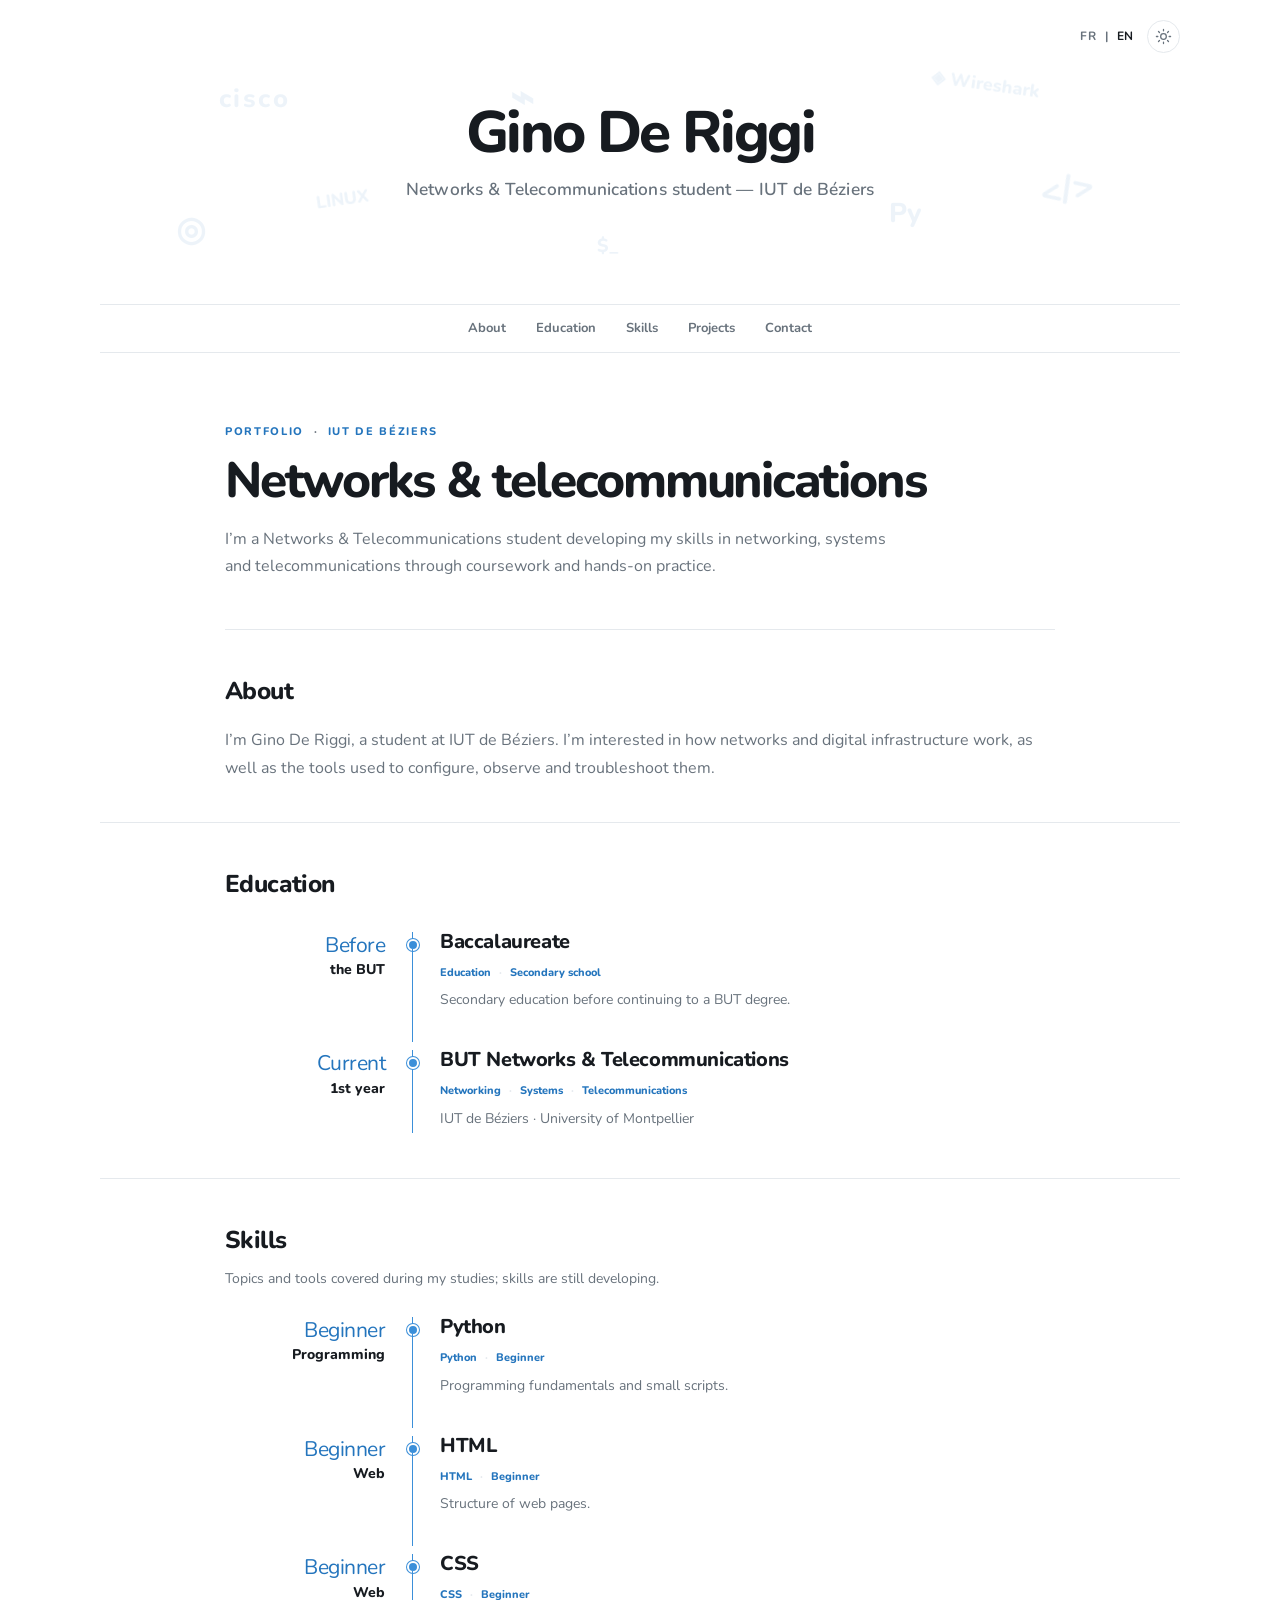
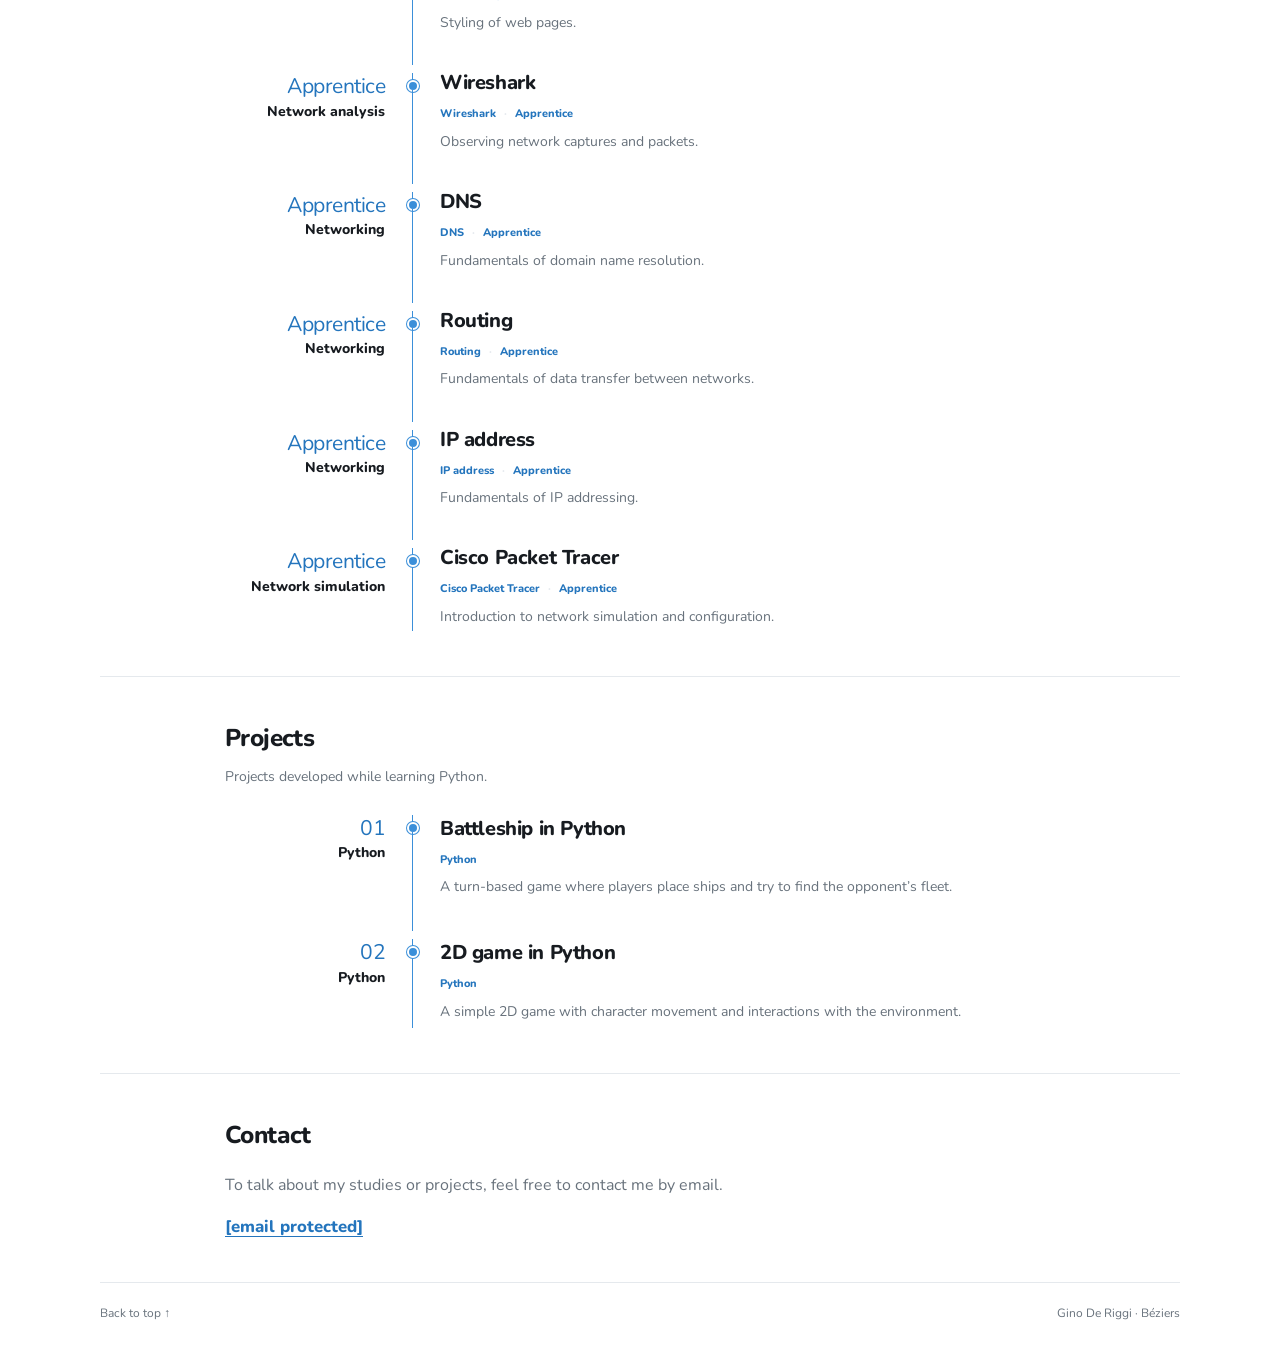
==== commit c50eba9a: "v6" ====
--- a/en.html
+++ b/en.html
@@ -3,9 +3,7 @@
 <head>
   <meta charset="utf-8">
   <script>
-    // Active les états animés uniquement lorsque JavaScript est disponible.
     document.documentElement.classList.add('js');
-    // Applique le thème enregistré avant le premier rendu pour éviter un flash.
     try {
       const themeEnregistre = localStorage.getItem('portfolio-theme');
       const themeSysteme = window.matchMedia('(prefers-color-scheme: dark)').matches ? 'dark' : 'light';
@@ -14,72 +12,72 @@
       document.documentElement.dataset.theme = window.matchMedia('(prefers-color-scheme: dark)').matches ? 'dark' : 'light';
     }
   </script>
-
   <meta name="viewport" content="width=device-width, initial-scale=1">
   <meta name="description" content="Portfolio of Gino De Riggi, Networks & Telecommunications student at IUT de Béziers.">
+  <meta name="theme-color" content="#ffffff">
   <title>Gino De Riggi — Portfolio</title>
+  <link rel="preconnect" href="https://fonts.googleapis.com">
+  <link rel="preconnect" href="https://fonts.gstatic.com" crossorigin>
+  <link href="https://fonts.googleapis.com/css2?family=Nunito:wght@400;500;600;700;800&display=swap" rel="stylesheet">
   <link rel="stylesheet" href="style.css">
 </head>
 <body>
   <header class="site-header" id="home">
-    <div class="header-inner">
-      <div class="entete">
-        <p><strong class="prenom">Gino De Riggi</strong><br><span class="dessous">Networks &amp; Telecommunications student · IUT de Béziers</span></p>
-      </div>
+    <div class="utility-bar">
       <nav class="language" aria-label="Language"><a href="index.html" lang="fr" hreflang="fr">FR</a><span aria-hidden="true">|</span><span aria-current="page">EN</span></nav>
+      <button class="theme-toggle" type="button" aria-label="Switch to dark mode" aria-pressed="false" title="Toggle color theme"><svg class="theme-icon theme-icon-sun" viewBox="0 0 24 24" aria-hidden="true" focusable="false"><circle cx="12" cy="12" r="4"/><path d="M12 2v2m0 16v2M4.93 4.93l1.42 1.42m11.3 11.3 1.42 1.42M2 12h2m16 0h2M4.93 19.07l1.42-1.42m11.3-11.3 1.42-1.42"/></svg><svg class="theme-icon theme-icon-moon" viewBox="0 0 24 24" aria-hidden="true" focusable="false"><path d="M20.4 15.2A8.5 8.5 0 0 1 8.8 3.6 8.6 8.6 0 1 0 20.4 15.2Z"/></svg></button>
+    </div>
+    <div class="hero-head">
+      <div class="tech-cloud" aria-hidden="true"><span class="tech tech-cisco">cisco</span><span class="tech tech-linux">LINUX</span><span class="tech tech-wireshark">◈ Wireshark</span><span class="tech tech-python">Py</span><span class="tech tech-html">&lt;/&gt;</span><span class="tech tech-wifi">⌁</span><span class="tech tech-terminal">$_</span><span class="tech tech-network">◎</span></div>
+      <div class="entete"><p><strong class="prenom">Gino De Riggi</strong><br><span class="dessous">Networks &amp; Telecommunications student — IUT de Béziers</span></p></div>
     </div>
     <nav class="main-nav" aria-label="Main navigation">
       <a href="#about">About</a><a href="#education">Education</a><a href="#skills">Skills</a><a href="#projects">Projects</a><a href="#contact">Contact</a>
-    <button class="theme-toggle" type="button" aria-label="Switch to dark mode" aria-pressed="false" title="Toggle color theme"><svg class="theme-icon theme-icon-sun" viewBox="0 0 24 24" aria-hidden="true" focusable="false"><circle cx="12" cy="12" r="4"/><path d="M12 2v2m0 16v2M4.93 4.93l1.42 1.42m11.3 11.3 1.42 1.42M2 12h2m16 0h2M4.93 19.07l1.42-1.42m11.3-11.3 1.42-1.42"/></svg><svg class="theme-icon theme-icon-moon" viewBox="0 0 24 24" aria-hidden="true" focusable="false"><path d="M20.4 15.2A8.5 8.5 0 0 1 8.8 3.6 8.6 8.6 0 1 0 20.4 15.2Z"/></svg></button>
     </nav>
   </header>
   <main class="content">
     <section class="intro reveal" aria-labelledby="intro-title">
-      <p class="kicker">PORTFOLIO · IUT DE BÉZIERS</p>
+      <p class="kicker">PORTFOLIO <span>·</span> IUT DE BÉZIERS</p>
       <h1 id="intro-title">Networks &amp; telecommunications</h1>
       <p>I’m a Networks &amp; Telecommunications student developing my skills in networking, systems and telecommunications through coursework and hands-on practice.</p>
     </section>
     <section class="section reveal" id="about" aria-labelledby="about-title">
       <h2 id="about-title">About</h2>
-      <p>I’m Gino De Riggi, a student at IUT de Béziers. I’m interested in how networks and digital infrastructure work, as well as the tools used to configure, observe and troubleshoot them.</p>
+      <p class="section-copy">I’m Gino De Riggi, a student at IUT de Béziers. I’m interested in how networks and digital infrastructure work, as well as the tools used to configure, observe and troubleshoot them.</p>
     </section>
     <section class="section reveal" id="education" aria-labelledby="path-title">
       <h2 id="path-title">Education</h2>
       <ol class="timeline">
-        <li><span class="timeline-label">Previous education</span><h3>Baccalaureate</h3><p>Secondary education before continuing to a BUT degree.</p></li>
-        <li><span class="timeline-label">Current programme</span><h3>BUT Networks &amp; Telecommunications</h3><p>IUT de Béziers · University of Montpellier</p></li>
+        <li class="date1"><div class="bloc-gauche"><span class="annee1">Before</span><span class="sous-titre-role">the BUT</span></div><div class="timeline-rule" aria-hidden="true"></div><div class="bloc-droite"><h3>Baccalaureate</h3><div class="badges"><span>Education</span><span>Secondary school</span></div><p class="description">Secondary education before continuing to a BUT degree.</p></div></li>
+        <li class="date1"><div class="bloc-gauche"><span class="annee1">Current</span><span class="sous-titre-role">1st year</span></div><div class="timeline-rule" aria-hidden="true"></div><div class="bloc-droite"><h3>BUT Networks &amp; Telecommunications</h3><div class="badges"><span>Networking</span><span>Systems</span><span>Telecommunications</span></div><p class="description">IUT de Béziers · University of Montpellier</p></div></li>
       </ol>
     </section>
     <section class="section reveal" id="skills" aria-labelledby="skills-title">
       <h2 id="skills-title">Skills</h2>
       <p class="section-lead">Topics and tools covered during my studies; skills are still developing.</p>
-      <ul class="skills-list">
-        <li><strong>Cisco networking</strong><span>VLANs, configuration and routing</span></li>
-        <li><strong>Linux</strong><span>Commands and system environment</span></li>
-        <li><strong>Wireshark</strong><span>Packet observation and analysis</span></li>
-        <li><strong>Python</strong><span>Programming and simple scripts</span></li>
-        <li><strong>HTML &amp; CSS</strong><span>Web page structure and presentation</span></li>
-        <li><strong>Fibre &amp; telecoms</strong><span>Transmission and physical media</span></li>
-      </ul>
+      <ol class="timeline skill-timeline">
+        <li class="date1"><div class="bloc-gauche"><span class="annee1">Beginner</span><span class="sous-titre-role">Programming</span></div><div class="timeline-rule" aria-hidden="true"></div><div class="bloc-droite"><h3>Python</h3><div class="badges"><span>Python</span><span>Beginner</span></div><p class="description">Programming fundamentals and small scripts.</p></div></li>
+        <li class="date1"><div class="bloc-gauche"><span class="annee1">Beginner</span><span class="sous-titre-role">Web</span></div><div class="timeline-rule" aria-hidden="true"></div><div class="bloc-droite"><h3>HTML</h3><div class="badges"><span>HTML</span><span>Beginner</span></div><p class="description">Structure of web pages.</p></div></li>
+        <li class="date1"><div class="bloc-gauche"><span class="annee1">Beginner</span><span class="sous-titre-role">Web</span></div><div class="timeline-rule" aria-hidden="true"></div><div class="bloc-droite"><h3>CSS</h3><div class="badges"><span>CSS</span><span>Beginner</span></div><p class="description">Styling of web pages.</p></div></li>
+        <li class="date1"><div class="bloc-gauche"><span class="annee1">Apprentice</span><span class="sous-titre-role">Network analysis</span></div><div class="timeline-rule" aria-hidden="true"></div><div class="bloc-droite"><h3>Wireshark</h3><div class="badges"><span>Wireshark</span><span>Apprentice</span></div><p class="description">Observing network captures and packets.</p></div></li>
+        <li class="date1"><div class="bloc-gauche"><span class="annee1">Apprentice</span><span class="sous-titre-role">Networking</span></div><div class="timeline-rule" aria-hidden="true"></div><div class="bloc-droite"><h3>DNS</h3><div class="badges"><span>DNS</span><span>Apprentice</span></div><p class="description">Fundamentals of domain name resolution.</p></div></li>
+        <li class="date1"><div class="bloc-gauche"><span class="annee1">Apprentice</span><span class="sous-titre-role">Networking</span></div><div class="timeline-rule" aria-hidden="true"></div><div class="bloc-droite"><h3>Routing</h3><div class="badges"><span>Routing</span><span>Apprentice</span></div><p class="description">Fundamentals of data transfer between networks.</p></div></li>
+        <li class="date1"><div class="bloc-gauche"><span class="annee1">Apprentice</span><span class="sous-titre-role">Networking</span></div><div class="timeline-rule" aria-hidden="true"></div><div class="bloc-droite"><h3>IP address</h3><div class="badges"><span>IP address</span><span>Apprentice</span></div><p class="description">Fundamentals of IP addressing.</p></div></li>
+        <li class="date1"><div class="bloc-gauche"><span class="annee1">Apprentice</span><span class="sous-titre-role">Network simulation</span></div><div class="timeline-rule" aria-hidden="true"></div><div class="bloc-droite"><h3>Cisco Packet Tracer</h3><div class="badges"><span>Cisco Packet Tracer</span><span>Apprentice</span></div><p class="description">Introduction to network simulation and configuration.</p></div></li>
+      </ol>
     </section>
     <section class="section reveal" id="projects" aria-labelledby="projects-title">
       <h2 id="projects-title">Projects</h2>
-      <p class="section-lead">Example topics to personalise with your own work and context.</p>
-      <div class="project-list">
-        <!-- EXAMPLE TO REPLACE: describe a real project completed here. -->
-        <article class="project"><p class="project-label">Example to replace · Networking</p><h3>Segmenting a local network</h3><p>Describe a VLAN configuration and explain routing between subnets.</p></article>
-        <!-- EXAMPLE TO REPLACE: describe a real project completed here. -->
-        <article class="project"><p class="project-label">Example to replace · Systems</p><h3>Getting started with Linux</h3><p>Describe system tasks and observations of network configuration.</p></article>
-        <!-- EXAMPLE TO REPLACE: describe a real project completed here. -->
-        <article class="project"><p class="project-label">Example to replace · Analysis</p><h3>Studying network traffic</h3><p>Present packet analysis with Wireshark and, where relevant, a Python script.</p></article>
-      </div>
+      <p class="section-lead">Projects developed while learning Python.</p>
+      <ol class="timeline project-timeline">
+        <li class="date1"><div class="bloc-gauche"><span class="annee1">01</span><span class="sous-titre-role">Python</span></div><div class="timeline-rule" aria-hidden="true"></div><article class="bloc-droite project"><h3>Battleship in Python</h3><div class="badges"><span>Python</span></div><p class="description">A turn-based game where players place ships and try to find the opponent’s fleet.</p></article></li>
+        <li class="date1"><div class="bloc-gauche"><span class="annee1">02</span><span class="sous-titre-role">Python</span></div><div class="timeline-rule" aria-hidden="true"></div><article class="bloc-droite project"><h3>2D game in Python</h3><div class="badges"><span>Python</span></div><p class="description">A simple 2D game with character movement and interactions with the environment.</p></article></li>
+      </ol>
     </section>
     <section class="section contact reveal" id="contact" aria-labelledby="contact-title">
       <h2 id="contact-title">Contact</h2>
       <p>To talk about my studies or projects, feel free to contact me by email.</p>
-      <!-- Example address: replace with the real address before publishing. -->
-      <a class="email" href="/cdn-cgi/l/email-protection#36515f5859185253445f51515f76534e575b465a531855595b"><span class="__cf_email__" data-cfemail="b0d7d9dedf9ed4d5c2d9d7d7d9f0d5c8d1ddc0dcd59ed3dfdd">[email&#160;protected]</span></a>
-      <p class="note">Example email address — replace before publishing.</p>
+      <a class="email" href="/cdn-cgi/l/email-protection#4e29272021602a2b3c272929277f0e29232f2722602d2123"><span class="__cf_email__" data-cfemail="e5828c8b8acb8180978c82828cd4a58288848c89cb868a88">[email&#160;protected]</span></a>
     </section>
   </main>
   <footer class="site-footer"><a href="#home">Back to top ↑</a><span>Gino De Riggi · Béziers</span></footer>
--- a/style.css
+++ b/style.css
@@ -1,110 +1,135 @@
-/* Portfolio de Gino De Riggi — couleurs et interactions partagées. */
+/* Gino De Riggi — portfolio éditorial, frise bleue, interaction discrète. */
 :root {
   color-scheme: light;
   --page: #fff;
-  --surface: #f8fafc;
-  --ink: #303943;
-  --muted: #606b76;
-  --line: #dfe4e9;
-  --blue: #285c8e;
-  --blue-light: #eaf1f7;
-  --page-width: 940px;
+  --surface: #f7f9fb;
+  --ink: #171b20;
+  --muted: #68727c;
+  --line: #e5e9ed;
+  --blue: #3b8fd9;
+  --blue-deep: #2475bd;
+  --blue-pale: #eaf4fc;
+  --page-width: 1080px;
+  --timeline-width: 830px;
 }
 :root[data-theme="dark"] {
   color-scheme: dark;
-  --page: #171d24;
-  --surface: #202a35;
-  --ink: #e6edf4;
-  --muted: #aebbc8;
-  --line: #384653;
-  --blue: #8dbde8;
-  --blue-light: #263b4d;
+  --page: #121212;
+  --surface: #1b1e21;
+  --ink: #f0f2f4;
+  --muted: #a5adb5;
+  --line: #303438;
+  --blue: #69b4f4;
+  --blue-deep: #90cbff;
+  --blue-pale: #1b2a36;
 }
-* { box-sizing: border-box; transition: color .28s ease, background-color .28s ease, border-color .28s ease; }
-html { scroll-behavior: smooth; scroll-padding-top: 20px; background: var(--page); }
-body { margin: 0; background: var(--page); color: var(--ink); font: 16px/1.65 Arial, Helvetica, sans-serif; transition: background-color .28s ease, color .28s ease; }
-a { color: var(--blue); }
-a:focus-visible { outline: 2px solid var(--blue); outline-offset: 4px; }
-.site-header { padding: 22px 24px 0; border-bottom: 1px solid var(--line); }
-.header-inner { width: min(100%, var(--page-width)); margin: 0 auto; display: flex; justify-content: space-between; align-items: center; gap: 24px; }
-.entete p { margin: 0; }
-.prenom { color: var(--ink); font-size: 23px; font-weight: 700; letter-spacing: -.35px; }
-.dessous { color: var(--muted); font-size: 14px; }
-.language { display: flex; align-items: center; gap: 9px; font-size: 13px; }
-.language a { text-decoration: none; }
-.language [aria-current="page"] { color: var(--ink); font-weight: 700; }
-.main-nav { width: min(100%, var(--page-width)); margin: 17px auto 0; display: flex; flex-wrap: wrap; gap: 25px; }
-.main-nav a { display: inline-block; padding: 0 0 12px; color: var(--muted); font-size: 14px; text-decoration: none; transition: color .18s ease; }
-.main-nav a:hover { color: var(--blue); }
-.content { width: min(calc(100% - 48px), var(--page-width)); margin: 0 auto; }
-.intro { max-width: 700px; padding: 56px 0 40px; border-bottom: 1px solid var(--line); }
-.kicker, .timeline-label, .project-label { margin: 0 0 8px; color: var(--blue); font-size: 12px; font-weight: 700; letter-spacing: .04em; }
-h1 { max-width: 650px; margin: 0; font-size: clamp(28px, 4vw, 38px); line-height: 1.2; font-weight: 700; letter-spacing: -.7px; }
-.intro > p:last-child { max-width: 650px; margin: 14px 0 0; color: var(--muted); }
-.section { padding: 34px 0 36px; border-bottom: 1px solid var(--line); }
-.section h2 { margin: 0 0 14px; font-size: 23px; line-height: 1.3; letter-spacing: -.2px; }
-.section > p:not(.section-lead):not(.note) { max-width: 700px; margin: 0; }
-.section-lead { margin: -3px 0 17px; color: var(--muted); }
-.timeline { display: grid; grid-template-columns: repeat(2, minmax(0, 1fr)); gap: 18px; margin: 0; padding: 0; list-style: none; }
-.timeline li { padding: 16px 18px; border-left: 3px solid var(--blue); background: var(--surface); }
-.timeline-label { display: block; font-size: 11px; text-transform: uppercase; }
-.timeline h3 { margin: 4px 0; font-size: 16px; line-height: 1.4; }
-.timeline li p { margin: 0; color: var(--muted); font-size: 14px; }
-.skills-list { display: grid; grid-template-columns: repeat(2, minmax(0, 1fr)); gap: 0 26px; margin: 0; padding: 0; list-style: none; }
-.skills-list li { display: flex; justify-content: space-between; gap: 16px; padding: 12px 0; border-top: 1px solid var(--line); }
-.skills-list strong { font-size: 15px; }
-.skills-list span { color: var(--muted); font-size: 14px; text-align: right; }
-.project-list { display: grid; grid-template-columns: repeat(3, minmax(0, 1fr)); gap: 14px; }
-.project { padding: 17px; border: 1px solid var(--line); border-radius: 3px; background: var(--page); transition: background-color .28s ease, border-color .18s ease, box-shadow .18s ease, transform .18s ease; }
-.project:hover { border-color: #aabed0; box-shadow: 0 3px 12px rgba(33, 66, 96, .06); }
-.project-label { margin-bottom: 9px; font-size: 11px; }
-.project h3 { margin: 0 0 7px; font-size: 16px; line-height: 1.4; }
-.project > p:last-child { margin: 0; color: var(--muted); font-size: 14px; }
-.contact { border-bottom: 0; }
-.email { display: inline-block; margin-top: 14px; font-weight: 700; overflow-wrap: anywhere; }
-.note { margin: 5px 0 0; color: var(--muted); font-size: 12px; }
-.site-footer { width: min(calc(100% - 48px), var(--page-width)); margin: 0 auto; padding: 18px 0 24px; border-top: 1px solid var(--line); display: flex; justify-content: space-between; gap: 16px; color: var(--muted); font-size: 13px; }
-.site-footer a { text-decoration: none; }
-/* Apparitions au défilement, activées uniquement lorsque JavaScript est présent. */
-.js .reveal { opacity: 0; transform: translateY(12px); transition: opacity .5s ease, transform .5s ease; }
-.js .reveal.visible { opacity: 1; transform: translateY(0); }
-/* Boutons et liens : micro-interactions sobres, avec focus visible conservé. */
-.main-nav a, .site-footer a, .email, .language a, button { transition: color .18s ease, background-color .18s ease, box-shadow .18s ease, transform .18s ease; }
-.main-nav a:hover, .site-footer a:hover, .email:hover, .language a:hover { color: var(--blue); transform: translateY(-1px); }
-.theme-toggle { position: relative; display: inline-grid; place-items: center; width: 34px; height: 34px; margin: -6px 0 5px auto; padding: 7px; overflow: hidden; border: 1px solid var(--line); border-radius: 50%; background: var(--page); color: var(--blue); cursor: pointer; }
-.theme-toggle:hover { transform: translateY(-2px); background: var(--blue-light); box-shadow: 0 4px 10px rgba(33, 66, 96, .14); }
-a:active, button:active { transform: scale(.97); }
+* { box-sizing: border-box; }
+html { scroll-behavior: smooth; scroll-padding-top: 24px; background: var(--page); }
+body { margin: 0; background: var(--page); color: var(--ink); font: 16px/1.7 'Nunito', sans-serif; transition: background-color .26s ease, color .26s ease; }
+a { color: var(--blue-deep); }
+a:focus-visible, button:focus-visible { outline: 2px solid var(--blue); outline-offset: 4px; }
+.site-header { position: relative; padding: 0 28px; }
+.utility-bar { position: absolute; z-index: 3; top: 20px; right: max(28px, calc((100% - var(--page-width)) / 2)); display: flex; align-items: center; gap: 13px; }
+.language { display: flex; align-items: center; gap: 8px; color: var(--muted); font-size: 12px; font-weight: 700; letter-spacing: .06em; }
+.language a { color: var(--muted); text-decoration: none; }
+.language [aria-current="page"] { color: var(--ink); }
+.theme-toggle { display: inline-grid; place-items: center; width: 33px; height: 33px; padding: 7px; border: 1px solid var(--line); border-radius: 50%; background: var(--page); color: var(--muted); cursor: pointer; transition: color .2s, background-color .2s, border-color .2s, transform .2s, box-shadow .2s; }
+.theme-toggle:hover { color: var(--blue-deep); background: var(--blue-pale); border-color: var(--blue); transform: translateY(-2px); box-shadow: 0 5px 14px #18364d18; }
 .theme-toggle:active { transform: scale(.94); }
-.theme-toggle:focus-visible { outline: 2px solid var(--blue); outline-offset: 3px; }
-.theme-icon { width: 18px; height: 18px; fill: none; stroke: currentColor; stroke-width: 1.8; stroke-linecap: round; stroke-linejoin: round; }
+.theme-icon { width: 17px; height: 17px; fill: none; stroke: currentColor; stroke-width: 1.8; stroke-linecap: round; stroke-linejoin: round; }
 .theme-icon-moon { display: none; }
 :root[data-theme="dark"] .theme-icon-sun { display: none; }
 :root[data-theme="dark"] .theme-icon-moon { display: block; }
+.hero-head { position: relative; display: grid; min-height: 304px; place-items: center; isolation: isolate; overflow: hidden; }
+.entete { position: relative; z-index: 1; width: 100%; text-align: center; }
+.entete p { margin: 0; }
+.prenom { color: var(--ink); font-size: clamp(2.6rem, 6vw, 3.65rem); line-height: 1.14; font-weight: 800; letter-spacing: -.045em; }
+.dessous { display: inline-block; margin-top: 8px; color: var(--muted); font-size: clamp(.95rem, 2vw, 1.08rem); font-weight: 600; letter-spacing: .005em; }
+.tech-cloud { position: absolute; z-index: -1; inset: 14px max(0px, calc((100% - var(--page-width)) / 2)); overflow: hidden; color: var(--blue-deep); font-weight: 800; opacity: .08; }
+.tech { position: absolute; display: block; user-select: none; filter: blur(.6px); }
+.tech-cisco { top: 23%; left: 11%; font-size: 1.6rem; letter-spacing: .1em; }
+.tech-linux { top: 62%; left: 20%; font-size: 1.1rem; transform: rotate(-8deg); }
+.tech-wireshark { top: 20%; right: 13%; font-size: 1.12rem; transform: rotate(8deg); }
+.tech-python { bottom: 19%; right: 24%; font-size: 1.7rem; }
+.tech-html { top: 53%; right: 8%; font-size: 2.2rem; transform: rotate(-10deg); }
+.tech-wifi { top: 18%; left: 38%; font-size: 2.5rem; }
+.tech-terminal { bottom: 10%; left: 46%; font-size: 1.2rem; }
+.tech-network { top: 68%; left: 7%; font-size: 2.1rem; }
+.main-nav { display: flex; justify-content: center; flex-wrap: wrap; gap: 30px; max-width: var(--page-width); margin: 0 auto; border-top: 1px solid var(--line); border-bottom: 1px solid var(--line); }
+.main-nav a { display: inline-block; padding: 12px 0 13px; color: var(--muted); font-size: 13px; font-weight: 700; text-decoration: none; transition: color .2s ease, transform .2s ease; }
+.main-nav a:hover, .language a:hover { color: var(--blue-deep); transform: translateY(-1px); }
+.content { width: min(calc(100% - 52px), var(--page-width)); margin: 0 auto; }
+.intro { max-width: var(--timeline-width); margin: 0 auto; padding: 70px 0 48px; border-bottom: 1px solid var(--line); }
+.kicker, .timeline-label, .project-label { margin: 0 0 10px; color: var(--blue-deep); font-size: 11px; font-weight: 800; letter-spacing: .15em; text-transform: uppercase; }
+.kicker span { padding: 0 5px; color: var(--muted); }
+h1 { max-width: 720px; margin: 0; font-size: clamp(2rem, 4.2vw, 3.1rem); line-height: 1.18; font-weight: 800; letter-spacing: -.045em; }
+.intro > p:last-child { max-width: 690px; margin: 16px 0 0; color: var(--muted); }
+.section { padding: 45px 0 40px; border-bottom: 1px solid var(--line); }
+.section h2 { width: min(100%, var(--timeline-width)); margin: 0 auto 20px; font-size: 1.52rem; line-height: 1.35; font-weight: 800; letter-spacing: -.025em; }
+.section-copy, .section-lead, .contact > p:not(.note) { width: min(100%, var(--timeline-width)); margin: 0 auto; color: var(--muted); }
+.section-lead { margin-top: -10px; margin-bottom: 15px; font-size: 14px; }
+.timeline { width: min(100%, var(--timeline-width)); margin: 0 auto; padding: 3px 0 0; list-style: none; }
+.timeline > li { display: grid; grid-template-columns: 160px 1px minmax(0, 1fr); column-gap: 27px; position: relative; padding: 8px 0 28px; }
+.timeline > li:last-child { padding-bottom: 5px; }
+.bloc-gauche { display: flex; flex-direction: column; align-items: flex-end; padding-top: 0; text-align: right; }
+.annee1 { color: var(--blue-deep); font-size: 1.32rem; line-height: 1.25; font-weight: 400; letter-spacing: -.025em; }
+.sous-titre-role { margin-top: 2px; color: var(--ink); font-size: .88rem; line-height: 1.35; font-weight: 800; }
+.timeline-rule { position: relative; width: 1px; background: var(--blue); }
+.timeline-rule::before { position: absolute; top: 7px; left: 50%; width: 8px; height: 8px; border: 2px solid var(--page); border-radius: 50%; background: var(--blue); content: ""; transform: translateX(-50%); box-shadow: 0 0 0 1px var(--blue); }
+.timeline > li:not(:last-child) .timeline-rule::after { position: absolute; top: 17px; bottom: -28px; left: 0; border-left: 1px solid var(--blue); content: ""; }
+.bloc-droite { min-width: 0; padding: 0 0 3px; }
+.bloc-droite h3 { margin: -4px 0 6px; font-size: 1.25rem; line-height: 1.4; font-weight: 800; letter-spacing: -.02em; }
+.bloc-droite .description { margin: 6px 0 0; color: var(--muted); font-size: 14px; line-height: 1.65; }
+.badges { display: flex; flex-wrap: wrap; gap: 6px 8px; margin-top: 8px; }
+.badges span { color: var(--blue-deep); font-size: 11px; line-height: 1.7; font-weight: 800; }
+.badges span + span::before { content: "·"; margin-right: 8px; color: var(--line); }
+.project { padding-bottom: 5px; }
+.project .project-label { margin: -3px 0 4px; font-size: 10px; letter-spacing: .11em; }
+.project h3 { margin-top: 0; }
+.contact { border-bottom: 0; }
+.contact > p:not(.note) { color: var(--muted); }
+.email { display: block; width: min(100%, var(--timeline-width)); margin: 14px auto 0; font-size: 1.05rem; font-weight: 800; overflow-wrap: anywhere; text-decoration-thickness: 1px; text-underline-offset: 4px; transition: color .2s, transform .2s; }
+.email:hover { color: var(--blue); transform: translateX(3px); }
+.note { width: min(100%, var(--timeline-width)); margin: 4px auto 0; color: var(--muted); font-size: 12px; }
+.site-footer { display: flex; justify-content: space-between; gap: 16px; width: min(calc(100% - 52px), var(--page-width)); margin: 0 auto; padding: 20px 0 27px; border-top: 1px solid var(--line); color: var(--muted); font-size: 12px; }
+.site-footer a { color: var(--muted); text-decoration: none; transition: color .2s, transform .2s; }
+.site-footer a:hover { color: var(--blue-deep); transform: translateY(-1px); }
+/* Scroll reveals: retain readable content as a no-JS fallback. */
+.js .reveal { opacity: 0; transform: translateY(13px); transition: opacity .55s ease, transform .55s ease; }
+.js .reveal.visible { opacity: 1; transform: translateY(0); }
 a, button { position: relative; }
 a.is-rippling::after, button.is-rippling::after { position: absolute; top: var(--ripple-y, 50%); left: var(--ripple-x, 50%); width: 12px; height: 12px; border-radius: 50%; background: currentColor; opacity: .2; content: ""; pointer-events: none; transform: translate(-50%, -50%) scale(0); animation: ripple .42s ease-out forwards; }
 @keyframes ripple { to { opacity: 0; transform: translate(-50%, -50%) scale(12); } }
-@media (max-width: 650px) {
-  .site-header { padding: 17px 18px 0; }
-  .header-inner { align-items: flex-start; gap: 12px; }
-  .prenom { font-size: 20px; }
-  .dessous { display: inline-block; max-width: 290px; font-size: 13px; line-height: 1.4; }
-  .language { padding-top: 5px; white-space: nowrap; }
-  .main-nav { gap: 8px 20px; margin-top: 16px; }
-  .main-nav a { padding-bottom: 10px; font-size: 13px; }
-  .content, .site-footer { width: calc(100% - 36px); }
-  .intro { padding: 39px 0 30px; }
-  .section { padding: 28px 0 30px; }
-  .timeline { grid-template-columns: 1fr; gap: 10px; }
-  .skills-list { grid-template-columns: 1fr; }
-  .skills-list li { align-items: baseline; }
-  .project-list { grid-template-columns: 1fr; gap: 10px; }
-  .site-footer { align-items: flex-start; font-size: 12px; }
+@media (max-width: 700px) {
+  .site-header { padding: 0 18px; }
+  .utility-bar { top: 14px; right: 18px; }
+  .hero-head { min-height: 255px; padding: 48px 14px 15px; }
+  .prenom { font-size: clamp(2.45rem, 11vw, 3.25rem); }
+  .dessous { max-width: 440px; font-size: .93rem; line-height: 1.5; }
+  .tech-cloud { inset: 10px 0; }
+  .tech-cisco { left: 4%; top: 17%; }
+  .tech-linux { left: 8%; bottom: 15%; }
+  .tech-wireshark { right: 3%; top: 17%; }
+  .tech-html { right: 5%; top: 67%; }
+  .main-nav { gap: 0 22px; }
+  .main-nav a { padding: 10px 0; font-size: 12px; }
+  .content { width: calc(100% - 38px); }
+  .intro { padding: 48px 0 37px; }
+  .section { padding: 35px 0 32px; }
+  .section h2 { margin-bottom: 17px; }
+  .timeline > li { grid-template-columns: 93px 1px minmax(0, 1fr); column-gap: 15px; padding-bottom: 24px; }
+  .annee1 { font-size: 1.05rem; }
+  .sous-titre-role { font-size: .78rem; }
+  .bloc-droite h3 { font-size: 1.12rem; }
+  .timeline > li:not(:last-child) .timeline-rule::after { bottom: -24px; }
+  .site-footer { width: calc(100% - 38px); }
 }
-@media (max-width: 380px) {
-  .header-inner { flex-wrap: wrap; }
-  .language { margin-left: auto; }
-  .skills-list li { display: block; }
-  .skills-list span { display: block; text-align: left; }
+@media (max-width: 400px) {
+  .timeline > li { grid-template-columns: 70px 1px minmax(0, 1fr); column-gap: 12px; }
+  .annee1 { font-size: .95rem; }
+  .sous-titre-role { font-size: .71rem; }
+  .badges { gap: 3px 5px; }
+  .badges span { font-size: 10px; }
 }
 @media (prefers-reduced-motion: reduce) {
   *, *::before, *::after { scroll-behavior: auto !important; animation-duration: .01ms !important; animation-iteration-count: 1 !important; transition-duration: .01ms !important; }
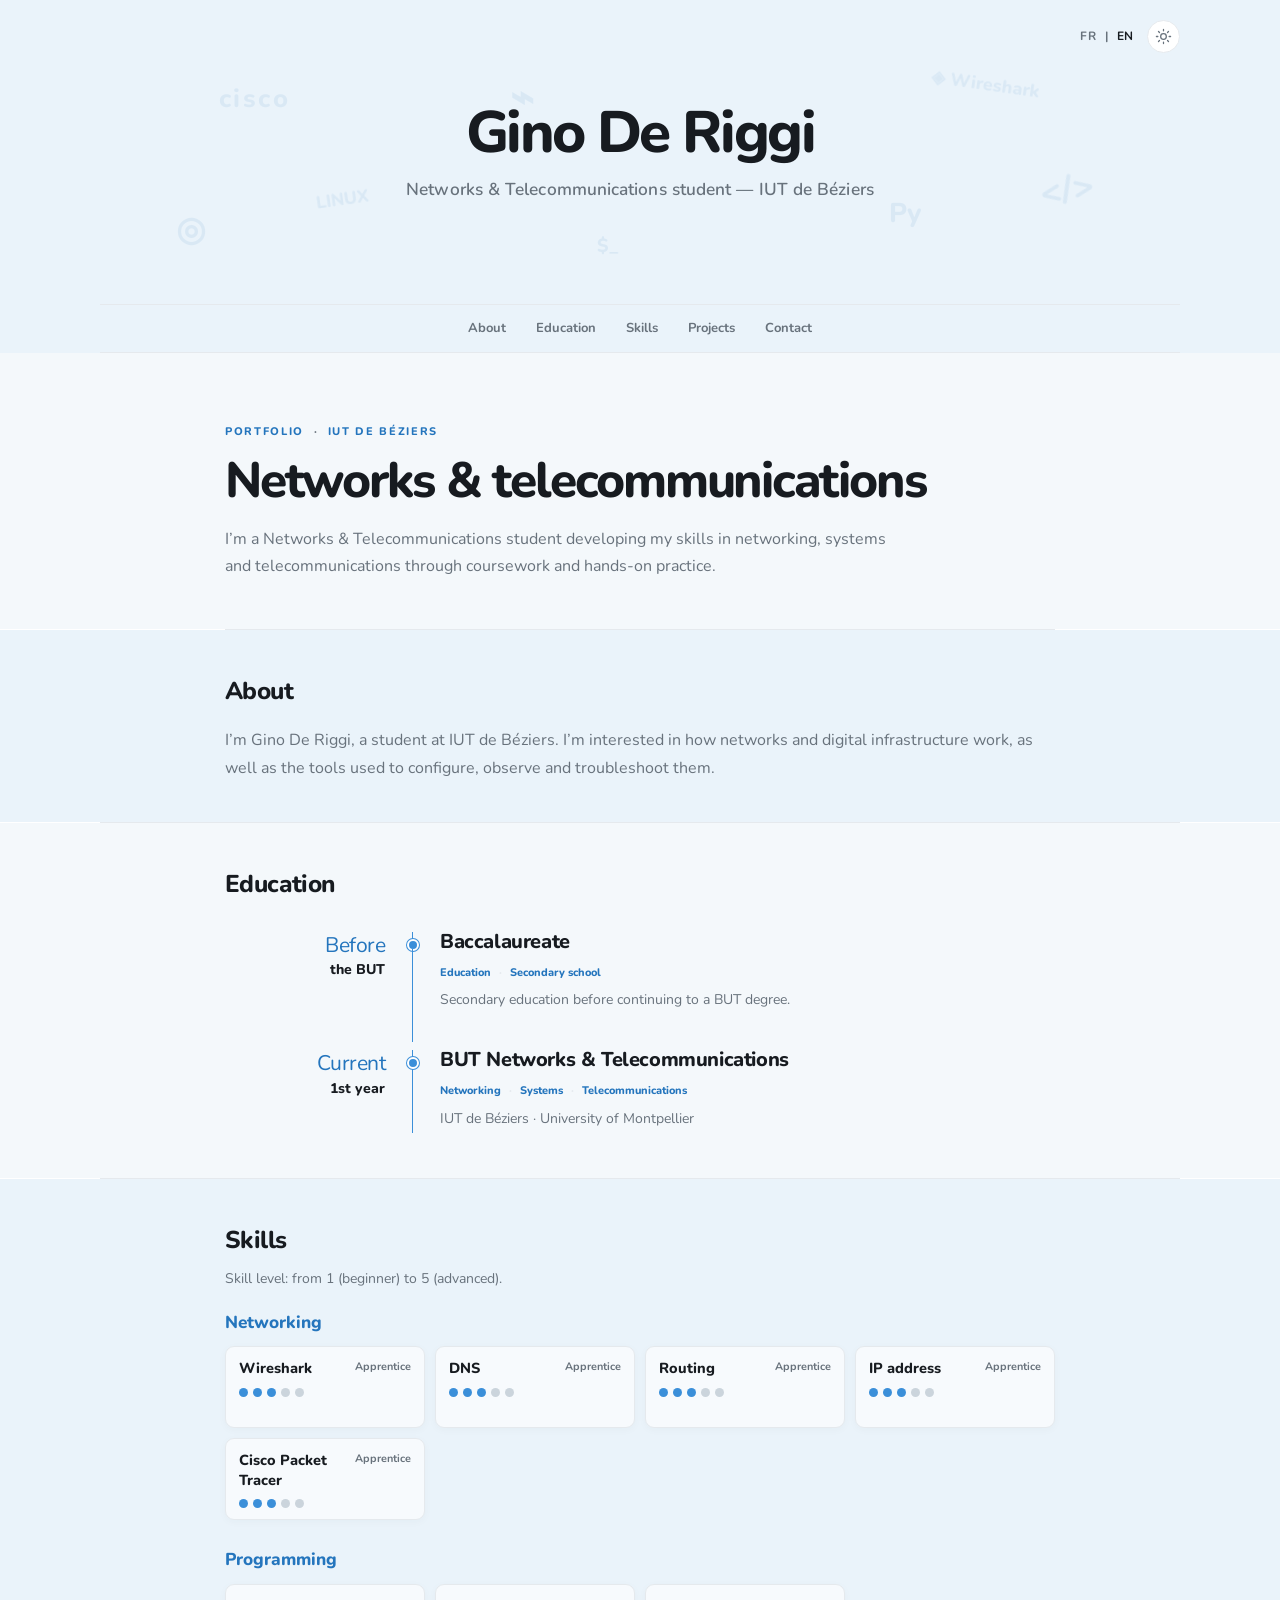
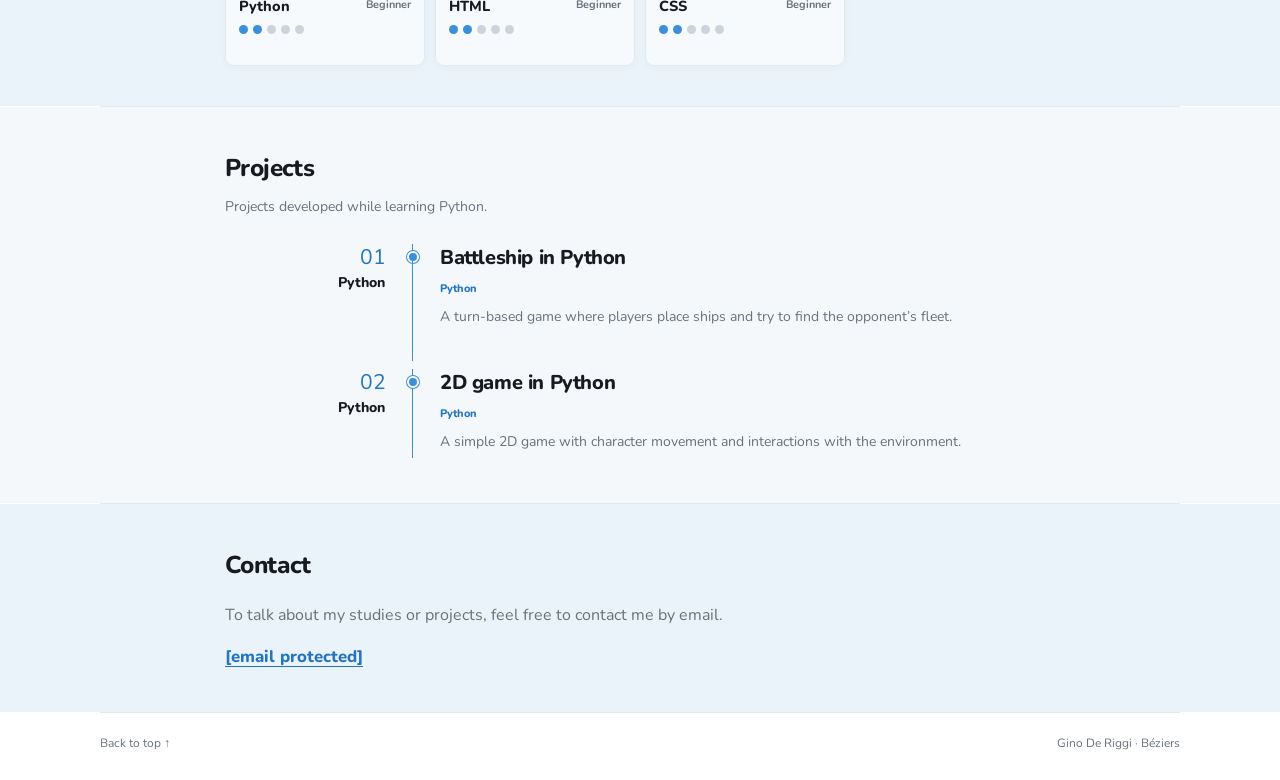
==== commit dad03f18: "v7" ====
--- a/en.html
+++ b/en.html
@@ -41,32 +41,42 @@
       <h1 id="intro-title">Networks &amp; telecommunications</h1>
       <p>I’m a Networks &amp; Telecommunications student developing my skills in networking, systems and telecommunications through coursework and hands-on practice.</p>
     </section>
-    <section class="section reveal" id="about" aria-labelledby="about-title">
+    <section class="section reveal band-soft" id="about" aria-labelledby="about-title">
       <h2 id="about-title">About</h2>
       <p class="section-copy">I’m Gino De Riggi, a student at IUT de Béziers. I’m interested in how networks and digital infrastructure work, as well as the tools used to configure, observe and troubleshoot them.</p>
     </section>
-    <section class="section reveal" id="education" aria-labelledby="path-title">
+    <section class="section reveal band-strong" id="education" aria-labelledby="path-title">
       <h2 id="path-title">Education</h2>
       <ol class="timeline">
         <li class="date1"><div class="bloc-gauche"><span class="annee1">Before</span><span class="sous-titre-role">the BUT</span></div><div class="timeline-rule" aria-hidden="true"></div><div class="bloc-droite"><h3>Baccalaureate</h3><div class="badges"><span>Education</span><span>Secondary school</span></div><p class="description">Secondary education before continuing to a BUT degree.</p></div></li>
         <li class="date1"><div class="bloc-gauche"><span class="annee1">Current</span><span class="sous-titre-role">1st year</span></div><div class="timeline-rule" aria-hidden="true"></div><div class="bloc-droite"><h3>BUT Networks &amp; Telecommunications</h3><div class="badges"><span>Networking</span><span>Systems</span><span>Telecommunications</span></div><p class="description">IUT de Béziers · University of Montpellier</p></div></li>
       </ol>
     </section>
-    <section class="section reveal" id="skills" aria-labelledby="skills-title">
+    <section class="section reveal skills-section band-soft" id="skills" aria-labelledby="skills-title">
       <h2 id="skills-title">Skills</h2>
-      <p class="section-lead">Topics and tools covered during my studies; skills are still developing.</p>
-      <ol class="timeline skill-timeline">
-        <li class="date1"><div class="bloc-gauche"><span class="annee1">Beginner</span><span class="sous-titre-role">Programming</span></div><div class="timeline-rule" aria-hidden="true"></div><div class="bloc-droite"><h3>Python</h3><div class="badges"><span>Python</span><span>Beginner</span></div><p class="description">Programming fundamentals and small scripts.</p></div></li>
-        <li class="date1"><div class="bloc-gauche"><span class="annee1">Beginner</span><span class="sous-titre-role">Web</span></div><div class="timeline-rule" aria-hidden="true"></div><div class="bloc-droite"><h3>HTML</h3><div class="badges"><span>HTML</span><span>Beginner</span></div><p class="description">Structure of web pages.</p></div></li>
-        <li class="date1"><div class="bloc-gauche"><span class="annee1">Beginner</span><span class="sous-titre-role">Web</span></div><div class="timeline-rule" aria-hidden="true"></div><div class="bloc-droite"><h3>CSS</h3><div class="badges"><span>CSS</span><span>Beginner</span></div><p class="description">Styling of web pages.</p></div></li>
-        <li class="date1"><div class="bloc-gauche"><span class="annee1">Apprentice</span><span class="sous-titre-role">Network analysis</span></div><div class="timeline-rule" aria-hidden="true"></div><div class="bloc-droite"><h3>Wireshark</h3><div class="badges"><span>Wireshark</span><span>Apprentice</span></div><p class="description">Observing network captures and packets.</p></div></li>
-        <li class="date1"><div class="bloc-gauche"><span class="annee1">Apprentice</span><span class="sous-titre-role">Networking</span></div><div class="timeline-rule" aria-hidden="true"></div><div class="bloc-droite"><h3>DNS</h3><div class="badges"><span>DNS</span><span>Apprentice</span></div><p class="description">Fundamentals of domain name resolution.</p></div></li>
-        <li class="date1"><div class="bloc-gauche"><span class="annee1">Apprentice</span><span class="sous-titre-role">Networking</span></div><div class="timeline-rule" aria-hidden="true"></div><div class="bloc-droite"><h3>Routing</h3><div class="badges"><span>Routing</span><span>Apprentice</span></div><p class="description">Fundamentals of data transfer between networks.</p></div></li>
-        <li class="date1"><div class="bloc-gauche"><span class="annee1">Apprentice</span><span class="sous-titre-role">Networking</span></div><div class="timeline-rule" aria-hidden="true"></div><div class="bloc-droite"><h3>IP address</h3><div class="badges"><span>IP address</span><span>Apprentice</span></div><p class="description">Fundamentals of IP addressing.</p></div></li>
-        <li class="date1"><div class="bloc-gauche"><span class="annee1">Apprentice</span><span class="sous-titre-role">Network simulation</span></div><div class="timeline-rule" aria-hidden="true"></div><div class="bloc-droite"><h3>Cisco Packet Tracer</h3><div class="badges"><span>Cisco Packet Tracer</span><span>Apprentice</span></div><p class="description">Introduction to network simulation and configuration.</p></div></li>
-      </ol>
+      <p class="section-lead">Skill level: from 1 (beginner) to 5 (advanced).</p>
+      <div class="skill-groups">
+        <section class="skill-group" aria-labelledby="network-skills-title">
+          <h3 id="network-skills-title">Networking</h3>
+          <ul class="skill-grid">
+            <li class="skill-card"><span class="skill-name">Wireshark</span><span class="skill-level">Apprentice</span><span class="skill-rating" role="img" aria-label="Level 3 out of 5"><span class="skill-dot is-filled"></span><span class="skill-dot is-filled"></span><span class="skill-dot is-filled"></span><span class="skill-dot"></span><span class="skill-dot"></span></span></li>
+            <li class="skill-card"><span class="skill-name">DNS</span><span class="skill-level">Apprentice</span><span class="skill-rating" role="img" aria-label="Level 3 out of 5"><span class="skill-dot is-filled"></span><span class="skill-dot is-filled"></span><span class="skill-dot is-filled"></span><span class="skill-dot"></span><span class="skill-dot"></span></span></li>
+            <li class="skill-card"><span class="skill-name">Routing</span><span class="skill-level">Apprentice</span><span class="skill-rating" role="img" aria-label="Level 3 out of 5"><span class="skill-dot is-filled"></span><span class="skill-dot is-filled"></span><span class="skill-dot is-filled"></span><span class="skill-dot"></span><span class="skill-dot"></span></span></li>
+            <li class="skill-card"><span class="skill-name">IP address</span><span class="skill-level">Apprentice</span><span class="skill-rating" role="img" aria-label="Level 3 out of 5"><span class="skill-dot is-filled"></span><span class="skill-dot is-filled"></span><span class="skill-dot is-filled"></span><span class="skill-dot"></span><span class="skill-dot"></span></span></li>
+            <li class="skill-card"><span class="skill-name">Cisco Packet Tracer</span><span class="skill-level">Apprentice</span><span class="skill-rating" role="img" aria-label="Level 3 out of 5"><span class="skill-dot is-filled"></span><span class="skill-dot is-filled"></span><span class="skill-dot is-filled"></span><span class="skill-dot"></span><span class="skill-dot"></span></span></li>
+          </ul>
+        </section>
+        <section class="skill-group" aria-labelledby="programming-skills-title">
+          <h3 id="programming-skills-title">Programming</h3>
+          <ul class="skill-grid">
+            <li class="skill-card"><span class="skill-name">Python</span><span class="skill-level">Beginner</span><span class="skill-rating" role="img" aria-label="Level 2 out of 5"><span class="skill-dot is-filled"></span><span class="skill-dot is-filled"></span><span class="skill-dot"></span><span class="skill-dot"></span><span class="skill-dot"></span></span></li>
+            <li class="skill-card"><span class="skill-name">HTML</span><span class="skill-level">Beginner</span><span class="skill-rating" role="img" aria-label="Level 2 out of 5"><span class="skill-dot is-filled"></span><span class="skill-dot is-filled"></span><span class="skill-dot"></span><span class="skill-dot"></span><span class="skill-dot"></span></span></li>
+            <li class="skill-card"><span class="skill-name">CSS</span><span class="skill-level">Beginner</span><span class="skill-rating" role="img" aria-label="Level 2 out of 5"><span class="skill-dot is-filled"></span><span class="skill-dot is-filled"></span><span class="skill-dot"></span><span class="skill-dot"></span><span class="skill-dot"></span></span></li>
+          </ul>
+        </section>
+      </div>
     </section>
-    <section class="section reveal" id="projects" aria-labelledby="projects-title">
+    <section class="section reveal band-strong" id="projects" aria-labelledby="projects-title">
       <h2 id="projects-title">Projects</h2>
       <p class="section-lead">Projects developed while learning Python.</p>
       <ol class="timeline project-timeline">
@@ -74,10 +84,10 @@
         <li class="date1"><div class="bloc-gauche"><span class="annee1">02</span><span class="sous-titre-role">Python</span></div><div class="timeline-rule" aria-hidden="true"></div><article class="bloc-droite project"><h3>2D game in Python</h3><div class="badges"><span>Python</span></div><p class="description">A simple 2D game with character movement and interactions with the environment.</p></article></li>
       </ol>
     </section>
-    <section class="section contact reveal" id="contact" aria-labelledby="contact-title">
+    <section class="section contact reveal band-soft" id="contact" aria-labelledby="contact-title">
       <h2 id="contact-title">Contact</h2>
       <p>To talk about my studies or projects, feel free to contact me by email.</p>
-      <a class="email" href="/cdn-cgi/l/email-protection#4e29272021602a2b3c272929277f0e29232f2722602d2123"><span class="__cf_email__" data-cfemail="e5828c8b8acb8180978c82828cd4a58288848c89cb868a88">[email&#160;protected]</span></a>
+      <a class="email" href="/cdn-cgi/l/email-protection#781f111617561c1d0a111f1f1149381f15191114561b1715"><span class="__cf_email__" data-cfemail="8fe8e6e1e0a1ebeafde6e8e8e6becfe8e2eee6e3a1ece0e2">[email&#160;protected]</span></a>
     </section>
   </main>
   <footer class="site-footer"><a href="#home">Back to top ↑</a><span>Gino De Riggi · Béziers</span></footer>
--- a/style.css
+++ b/style.css
@@ -97,9 +97,8 @@
 /* Scroll reveals: retain readable content as a no-JS fallback. */
 .js .reveal { opacity: 0; transform: translateY(13px); transition: opacity .55s ease, transform .55s ease; }
 .js .reveal.visible { opacity: 1; transform: translateY(0); }
-a, button { position: relative; }
-a.is-rippling::after, button.is-rippling::after { position: absolute; top: var(--ripple-y, 50%); left: var(--ripple-x, 50%); width: 12px; height: 12px; border-radius: 50%; background: currentColor; opacity: .2; content: ""; pointer-events: none; transform: translate(-50%, -50%) scale(0); animation: ripple .42s ease-out forwards; }
-@keyframes ripple { to { opacity: 0; transform: translate(-50%, -50%) scale(12); } }
+.page-ripple { position: fixed; z-index: 2147483647; width: 12px; height: 12px; border-radius: 50%; background: var(--blue); opacity: .28; pointer-events: none; transform: translate(-50%, -50%) scale(0); animation: page-ripple .48s ease-out forwards; }
+@keyframes page-ripple { to { opacity: 0; transform: translate(-50%, -50%) scale(12); } }
 @media (max-width: 700px) {
   .site-header { padding: 0 18px; }
   .utility-bar { top: 14px; right: 18px; }
@@ -135,3 +134,63 @@
   *, *::before, *::after { scroll-behavior: auto !important; animation-duration: .01ms !important; animation-iteration-count: 1 !important; transition-duration: .01ms !important; }
   .js .reveal { opacity: 1; transform: none; }
 }
+
+/* Skill matrix and alternating full-bleed section bands. */
+:root {
+  --band-soft: #f4f8fb;
+  --band-strong: #eaf3fa;
+  --skill-empty: #cbd4dc;
+  --skill-card: rgba(255, 255, 255, .62);
+}
+:root[data-theme="dark"] {
+  --band-soft: #171b1f;
+  --band-strong: #1c242b;
+  --skill-empty: #48545e;
+  --skill-card: rgba(255, 255, 255, .025);
+}
+.site-header { background: var(--band-strong); }
+.intro, .section { position: relative; isolation: isolate; }
+.intro::before, .section::before {
+  position: absolute; z-index: -1; top: 0; bottom: 0; left: 50%; width: 100vw;
+  background: var(--band-soft); content: ""; transform: translateX(-50%);
+}
+.section.band-soft::before { background: var(--band-strong); }
+.section.band-strong::before { background: var(--band-soft); }
+.skill-groups { width: min(100%, var(--timeline-width)); margin: 20px auto 0; }
+.skill-group + .skill-group { margin-top: 28px; }
+.skill-group h3 { margin: 0 0 12px; color: var(--blue-deep); font-size: 1.08rem; line-height: 1.35; font-weight: 800; }
+.skill-grid { display: grid; grid-template-columns: repeat(4, minmax(0, 1fr)); gap: 10px; margin: 0; padding: 0; list-style: none; }
+.skill-card {
+  display: grid; grid-template-columns: minmax(0, 1fr) auto; align-content: start; gap: 4px 8px;
+  min-height: 82px; padding: 12px 13px 11px; border: 1px solid var(--line); border-radius: 9px;
+  background: var(--skill-card); box-shadow: 0 2px 8px #18364d08;
+}
+.skill-name { min-width: 0; color: var(--ink); font-size: .91rem; line-height: 1.35; font-weight: 800; }
+.skill-level { align-self: start; color: var(--muted); font-size: .68rem; line-height: 1.5; font-weight: 700; }
+.skill-rating { display: inline-flex; grid-column: 1 / -1; align-items: center; gap: 5px; width: max-content; margin-top: 5px; }
+.skill-dot { display: block; width: 9px; height: 9px; border-radius: 50%; background: var(--skill-empty); }
+.skill-dot.is-filled { background: var(--blue); }
+.js .skills-section .skill-dot.is-filled { transform: scale(.55); opacity: .35; }
+
+.js .skills-section.visible .skill-card:nth-child(1) .skill-dot:nth-child(1) { animation-delay: .02s; }
+.js .skills-section.visible .skill-card:nth-child(1) .skill-dot:nth-child(2) { animation-delay: .09s; }
+.js .skills-section.visible .skill-card:nth-child(1) .skill-dot:nth-child(3) { animation-delay: .16s; }
+@keyframes skill-dot-fill { to { transform: scale(1); opacity: 1; } }
+@media (max-width: 900px) { .skill-grid { grid-template-columns: repeat(2, minmax(0, 1fr)); } }
+@media (max-width: 560px) {
+  .skill-grid { grid-template-columns: minmax(0, 1fr); gap: 8px; }
+  .skill-card { min-height: 0; grid-template-columns: minmax(0, 1fr) auto; padding: 11px 12px; }
+  .skill-rating { margin-top: 3px; }
+  .skill-groups { margin-top: 17px; }
+  .skill-group + .skill-group { margin-top: 22px; }
+}
+@media (prefers-reduced-motion: reduce) {
+  .js .skills-section .skill-dot.is-filled { transform: none; opacity: 1; }
+  .js .skills-section.visible .skill-dot.is-filled { animation: none; }
+}
+.js .skills-section.visible .skill-dot.is-filled {
+  animation: skill-dot-fill .34s cubic-bezier(.2,.8,.25,1.2) calc(var(--skill-dot-order, 0) * 38ms) forwards;
+}
+@media (prefers-reduced-motion: reduce) {
+  .js .skills-section .skill-dot.is-filled { transform: none; opacity: 1; animation: none !important; }
+}
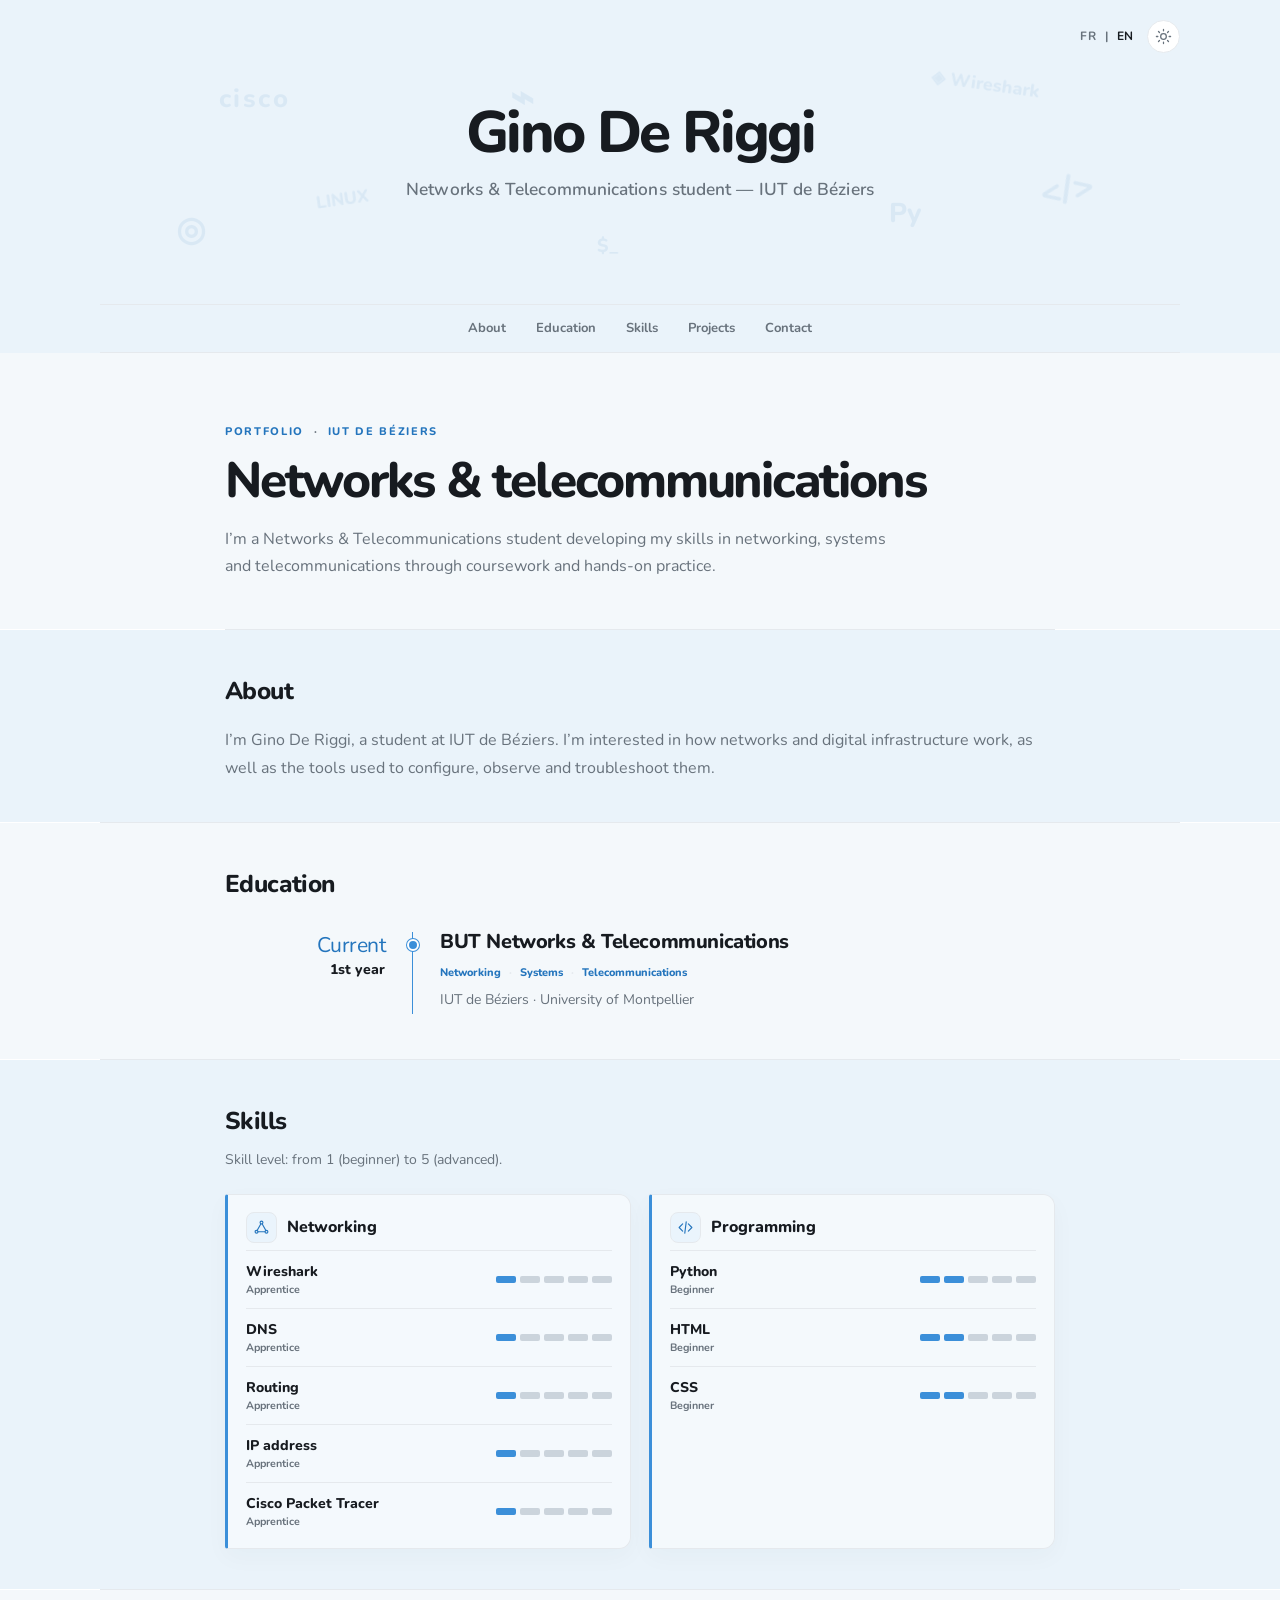
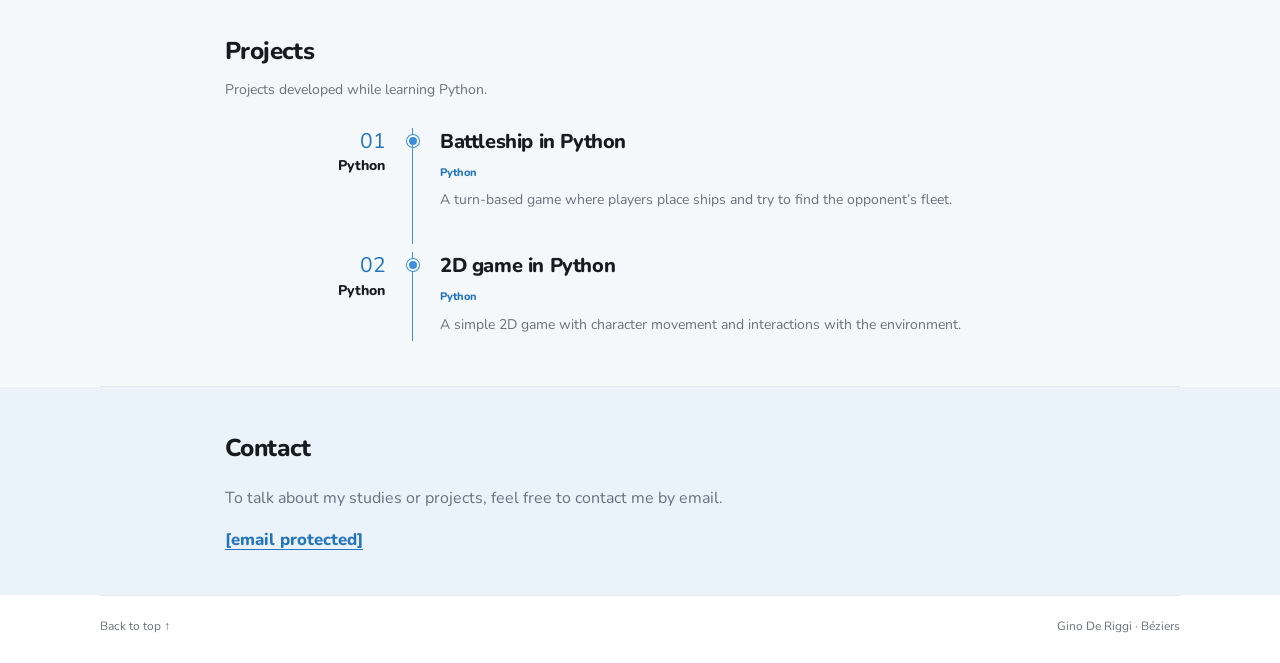
==== commit f19a6e33: "v8" ====
--- a/en.html
+++ b/en.html
@@ -48,7 +48,6 @@
     <section class="section reveal band-strong" id="education" aria-labelledby="path-title">
       <h2 id="path-title">Education</h2>
       <ol class="timeline">
-        <li class="date1"><div class="bloc-gauche"><span class="annee1">Before</span><span class="sous-titre-role">the BUT</span></div><div class="timeline-rule" aria-hidden="true"></div><div class="bloc-droite"><h3>Baccalaureate</h3><div class="badges"><span>Education</span><span>Secondary school</span></div><p class="description">Secondary education before continuing to a BUT degree.</p></div></li>
         <li class="date1"><div class="bloc-gauche"><span class="annee1">Current</span><span class="sous-titre-role">1st year</span></div><div class="timeline-rule" aria-hidden="true"></div><div class="bloc-droite"><h3>BUT Networks &amp; Telecommunications</h3><div class="badges"><span>Networking</span><span>Systems</span><span>Telecommunications</span></div><p class="description">IUT de Béziers · University of Montpellier</p></div></li>
       </ol>
     </section>
@@ -57,21 +56,21 @@
       <p class="section-lead">Skill level: from 1 (beginner) to 5 (advanced).</p>
       <div class="skill-groups">
         <section class="skill-group" aria-labelledby="network-skills-title">
-          <h3 id="network-skills-title">Networking</h3>
+          <h3 id="network-skills-title"><span class="skill-group-icon" aria-hidden="true"><svg viewBox="0 0 24 24" focusable="false"><circle cx="12" cy="5" r="2"/><circle cx="5" cy="18" r="2"/><circle cx="19" cy="18" r="2"/><path d="M11 7 6 16m7-9 5 9M7 18h10"/></svg></span>Networking</h3>
           <ul class="skill-grid">
-            <li class="skill-card"><span class="skill-name">Wireshark</span><span class="skill-level">Apprentice</span><span class="skill-rating" role="img" aria-label="Level 3 out of 5"><span class="skill-dot is-filled"></span><span class="skill-dot is-filled"></span><span class="skill-dot is-filled"></span><span class="skill-dot"></span><span class="skill-dot"></span></span></li>
-            <li class="skill-card"><span class="skill-name">DNS</span><span class="skill-level">Apprentice</span><span class="skill-rating" role="img" aria-label="Level 3 out of 5"><span class="skill-dot is-filled"></span><span class="skill-dot is-filled"></span><span class="skill-dot is-filled"></span><span class="skill-dot"></span><span class="skill-dot"></span></span></li>
-            <li class="skill-card"><span class="skill-name">Routing</span><span class="skill-level">Apprentice</span><span class="skill-rating" role="img" aria-label="Level 3 out of 5"><span class="skill-dot is-filled"></span><span class="skill-dot is-filled"></span><span class="skill-dot is-filled"></span><span class="skill-dot"></span><span class="skill-dot"></span></span></li>
-            <li class="skill-card"><span class="skill-name">IP address</span><span class="skill-level">Apprentice</span><span class="skill-rating" role="img" aria-label="Level 3 out of 5"><span class="skill-dot is-filled"></span><span class="skill-dot is-filled"></span><span class="skill-dot is-filled"></span><span class="skill-dot"></span><span class="skill-dot"></span></span></li>
-            <li class="skill-card"><span class="skill-name">Cisco Packet Tracer</span><span class="skill-level">Apprentice</span><span class="skill-rating" role="img" aria-label="Level 3 out of 5"><span class="skill-dot is-filled"></span><span class="skill-dot is-filled"></span><span class="skill-dot is-filled"></span><span class="skill-dot"></span><span class="skill-dot"></span></span></li>
+            <li class="skill-card"><div class="skill-copy"><span class="skill-name">Wireshark</span><span class="skill-level">Apprentice</span></div><span class="skill-rating" role="img" aria-label="Level 1 out of 5"><span class="skill-segment is-filled" aria-hidden="true"></span><span class="skill-segment" aria-hidden="true"></span><span class="skill-segment" aria-hidden="true"></span><span class="skill-segment" aria-hidden="true"></span><span class="skill-segment" aria-hidden="true"></span></span></li>
+            <li class="skill-card"><div class="skill-copy"><span class="skill-name">DNS</span><span class="skill-level">Apprentice</span></div><span class="skill-rating" role="img" aria-label="Level 1 out of 5"><span class="skill-segment is-filled" aria-hidden="true"></span><span class="skill-segment" aria-hidden="true"></span><span class="skill-segment" aria-hidden="true"></span><span class="skill-segment" aria-hidden="true"></span><span class="skill-segment" aria-hidden="true"></span></span></li>
+            <li class="skill-card"><div class="skill-copy"><span class="skill-name">Routing</span><span class="skill-level">Apprentice</span></div><span class="skill-rating" role="img" aria-label="Level 1 out of 5"><span class="skill-segment is-filled" aria-hidden="true"></span><span class="skill-segment" aria-hidden="true"></span><span class="skill-segment" aria-hidden="true"></span><span class="skill-segment" aria-hidden="true"></span><span class="skill-segment" aria-hidden="true"></span></span></li>
+            <li class="skill-card"><div class="skill-copy"><span class="skill-name">IP address</span><span class="skill-level">Apprentice</span></div><span class="skill-rating" role="img" aria-label="Level 1 out of 5"><span class="skill-segment is-filled" aria-hidden="true"></span><span class="skill-segment" aria-hidden="true"></span><span class="skill-segment" aria-hidden="true"></span><span class="skill-segment" aria-hidden="true"></span><span class="skill-segment" aria-hidden="true"></span></span></li>
+            <li class="skill-card"><div class="skill-copy"><span class="skill-name">Cisco Packet Tracer</span><span class="skill-level">Apprentice</span></div><span class="skill-rating" role="img" aria-label="Level 1 out of 5"><span class="skill-segment is-filled" aria-hidden="true"></span><span class="skill-segment" aria-hidden="true"></span><span class="skill-segment" aria-hidden="true"></span><span class="skill-segment" aria-hidden="true"></span><span class="skill-segment" aria-hidden="true"></span></span></li>
           </ul>
         </section>
         <section class="skill-group" aria-labelledby="programming-skills-title">
-          <h3 id="programming-skills-title">Programming</h3>
+          <h3 id="programming-skills-title"><span class="skill-group-icon" aria-hidden="true"><svg viewBox="0 0 24 24" focusable="false"><path d="m8 7-5 5 5 5m8-10 5 5-5 5m-3-13-2 16"/></svg></span>Programming</h3>
           <ul class="skill-grid">
-            <li class="skill-card"><span class="skill-name">Python</span><span class="skill-level">Beginner</span><span class="skill-rating" role="img" aria-label="Level 2 out of 5"><span class="skill-dot is-filled"></span><span class="skill-dot is-filled"></span><span class="skill-dot"></span><span class="skill-dot"></span><span class="skill-dot"></span></span></li>
-            <li class="skill-card"><span class="skill-name">HTML</span><span class="skill-level">Beginner</span><span class="skill-rating" role="img" aria-label="Level 2 out of 5"><span class="skill-dot is-filled"></span><span class="skill-dot is-filled"></span><span class="skill-dot"></span><span class="skill-dot"></span><span class="skill-dot"></span></span></li>
-            <li class="skill-card"><span class="skill-name">CSS</span><span class="skill-level">Beginner</span><span class="skill-rating" role="img" aria-label="Level 2 out of 5"><span class="skill-dot is-filled"></span><span class="skill-dot is-filled"></span><span class="skill-dot"></span><span class="skill-dot"></span><span class="skill-dot"></span></span></li>
+            <li class="skill-card"><div class="skill-copy"><span class="skill-name">Python</span><span class="skill-level">Beginner</span></div><span class="skill-rating" role="img" aria-label="Level 2 out of 5"><span class="skill-segment is-filled" aria-hidden="true"></span><span class="skill-segment is-filled" aria-hidden="true"></span><span class="skill-segment" aria-hidden="true"></span><span class="skill-segment" aria-hidden="true"></span><span class="skill-segment" aria-hidden="true"></span></span></li>
+            <li class="skill-card"><div class="skill-copy"><span class="skill-name">HTML</span><span class="skill-level">Beginner</span></div><span class="skill-rating" role="img" aria-label="Level 2 out of 5"><span class="skill-segment is-filled" aria-hidden="true"></span><span class="skill-segment is-filled" aria-hidden="true"></span><span class="skill-segment" aria-hidden="true"></span><span class="skill-segment" aria-hidden="true"></span><span class="skill-segment" aria-hidden="true"></span></span></li>
+            <li class="skill-card"><div class="skill-copy"><span class="skill-name">CSS</span><span class="skill-level">Beginner</span></div><span class="skill-rating" role="img" aria-label="Level 2 out of 5"><span class="skill-segment is-filled" aria-hidden="true"></span><span class="skill-segment is-filled" aria-hidden="true"></span><span class="skill-segment" aria-hidden="true"></span><span class="skill-segment" aria-hidden="true"></span><span class="skill-segment" aria-hidden="true"></span></span></li>
           </ul>
         </section>
       </div>
@@ -87,7 +86,7 @@
     <section class="section contact reveal band-soft" id="contact" aria-labelledby="contact-title">
       <h2 id="contact-title">Contact</h2>
       <p>To talk about my studies or projects, feel free to contact me by email.</p>
-      <a class="email" href="/cdn-cgi/l/email-protection#781f111617561c1d0a111f1f1149381f15191114561b1715"><span class="__cf_email__" data-cfemail="8fe8e6e1e0a1ebeafde6e8e8e6becfe8e2eee6e3a1ece0e2">[email&#160;protected]</span></a>
+      <a class="email" href="/cdn-cgi/l/email-protection#47202e2928692322352e20202e7607202a262e2b6924282a"><span class="__cf_email__" data-cfemail="e7808e8988c98382958e80808ed6a7808a868e8bc984888a">[email&#160;protected]</span></a>
     </section>
   </main>
   <footer class="site-footer"><a href="#home">Back to top ↑</a><span>Gino De Riggi · Béziers</span></footer>
--- a/style.css
+++ b/style.css
@@ -135,18 +135,20 @@
   .js .reveal { opacity: 1; transform: none; }
 }
 
-/* Skill matrix and alternating full-bleed section bands. */
+/* Alternating full-bleed bands and a quiet, instrument-panel skill directory. */
 :root {
   --band-soft: #f4f8fb;
   --band-strong: #eaf3fa;
   --skill-empty: #cbd4dc;
-  --skill-card: rgba(255, 255, 255, .62);
+  --skill-panel: rgba(255, 255, 255, .48);
+  --skill-edge: #a9cee9;
 }
 :root[data-theme="dark"] {
   --band-soft: #171b1f;
   --band-strong: #1c242b;
   --skill-empty: #48545e;
-  --skill-card: rgba(255, 255, 255, .025);
+  --skill-panel: rgba(255, 255, 255, .025);
+  --skill-edge: #34556d;
 }
 .site-header { background: var(--band-strong); }
 .intro, .section { position: relative; isolation: isolate; }
@@ -156,41 +158,59 @@
 }
 .section.band-soft::before { background: var(--band-strong); }
 .section.band-strong::before { background: var(--band-soft); }
-.skill-groups { width: min(100%, var(--timeline-width)); margin: 20px auto 0; }
-.skill-group + .skill-group { margin-top: 28px; }
-.skill-group h3 { margin: 0 0 12px; color: var(--blue-deep); font-size: 1.08rem; line-height: 1.35; font-weight: 800; }
-.skill-grid { display: grid; grid-template-columns: repeat(4, minmax(0, 1fr)); gap: 10px; margin: 0; padding: 0; list-style: none; }
-.skill-card {
-  display: grid; grid-template-columns: minmax(0, 1fr) auto; align-content: start; gap: 4px 8px;
-  min-height: 82px; padding: 12px 13px 11px; border: 1px solid var(--line); border-radius: 9px;
-  background: var(--skill-card); box-shadow: 0 2px 8px #18364d08;
-}
-.skill-name { min-width: 0; color: var(--ink); font-size: .91rem; line-height: 1.35; font-weight: 800; }
-.skill-level { align-self: start; color: var(--muted); font-size: .68rem; line-height: 1.5; font-weight: 700; }
-.skill-rating { display: inline-flex; grid-column: 1 / -1; align-items: center; gap: 5px; width: max-content; margin-top: 5px; }
-.skill-dot { display: block; width: 9px; height: 9px; border-radius: 50%; background: var(--skill-empty); }
-.skill-dot.is-filled { background: var(--blue); }
-.js .skills-section .skill-dot.is-filled { transform: scale(.55); opacity: .35; }
+.skill-groups { display: grid; grid-template-columns: repeat(2, minmax(0, 1fr)); gap: 18px; width: min(100%, var(--timeline-width)); margin: 22px auto 0; }
+.skill-group {
+  min-width: 0; padding: 17px 18px 8px; border: 1px solid var(--line); border-left: 3px solid var(--blue);
+  border-radius: 3px 12px 12px 3px; background: var(--skill-panel); box-shadow: 0 8px 24px #18364d08;
+}
+.skill-group h3 { display: flex; align-items: center; gap: 10px; margin: 0 0 7px; color: var(--ink); font-size: 1rem; line-height: 1.35; font-weight: 800; }
+.skill-group-icon { display: inline-grid; place-items: center; width: 31px; height: 31px; border: 1px solid var(--line); border-radius: 8px; background: var(--blue-pale); color: var(--blue-deep); }
+.skill-group-icon svg { width: 17px; height: 17px; fill: none; stroke: currentColor; stroke-width: 1.6; stroke-linecap: round; stroke-linejoin: round; }
+.skill-grid { margin: 0; padding: 0; list-style: none; }
+.skill-card { display: grid; grid-template-columns: minmax(0, 1fr) auto; align-items: center; gap: 8px 12px; min-height: 58px; padding: 9px 0; border-top: 1px solid var(--line); }
+.skill-copy { display: flex; min-width: 0; flex-direction: column; align-items: flex-start; gap: 1px; }
+.skill-name { min-width: 0; color: var(--ink); font-size: .88rem; line-height: 1.35; font-weight: 800; }
+.skill-level { color: var(--muted); font-size: .67rem; line-height: 1.4; font-weight: 700; }
+.skill-rating { display: inline-flex; align-items: center; gap: 4px; flex: 0 0 auto; width: max-content; }
+.skill-segment { display: block; width: 20px; height: 7px; border-radius: 2px; background: var(--skill-empty); }
+.skill-segment.is-filled { background: var(--blue); }
+.js .skills-section .skill-segment.is-filled { transform: scaleX(.3); transform-origin: left; opacity: .4; }
+@keyframes skill-segment-fill { to { transform: scaleX(1); opacity: 1; } }
+.js .skills-section.visible .skill-segment.is-filled { animation: skill-segment-fill .35s cubic-bezier(.2,.8,.25,1.2) calc(var(--skill-segment-order, 0) * 42ms) forwards; }
+@media (max-width: 760px) { .skill-groups { grid-template-columns: minmax(0, 1fr); gap: 13px; } }
+@media (max-width: 560px) {
+  .skill-groups { margin-top: 17px; }
+  .skill-group { padding: 14px 14px 7px; }
+  .skill-card { min-height: 54px; gap: 8px; }
+  .skill-segment { width: clamp(13px, 4.2vw, 20px); }
+}
+@media (prefers-reduced-motion: reduce) {
+  .js .skills-section .skill-segment.is-filled,
+  .js .skills-section.visible .skill-segment.is-filled { transform: none; opacity: 1; animation: none !important; }
+}
 
-.js .skills-section.visible .skill-card:nth-child(1) .skill-dot:nth-child(1) { animation-delay: .02s; }
-.js .skills-section.visible .skill-card:nth-child(1) .skill-dot:nth-child(2) { animation-delay: .09s; }
-.js .skills-section.visible .skill-card:nth-child(1) .skill-dot:nth-child(3) { animation-delay: .16s; }
-@keyframes skill-dot-fill { to { transform: scale(1); opacity: 1; } }
-@media (max-width: 900px) { .skill-grid { grid-template-columns: repeat(2, minmax(0, 1fr)); } }
-@media (max-width: 560px) {
-  .skill-grid { grid-template-columns: minmax(0, 1fr); gap: 8px; }
-  .skill-card { min-height: 0; grid-template-columns: minmax(0, 1fr) auto; padding: 11px 12px; }
-  .skill-rating { margin-top: 3px; }
-  .skill-groups { margin-top: 17px; }
-  .skill-group + .skill-group { margin-top: 22px; }
+/* Unified theme crossfade and restrained scroll choreography. */
+html { transition: background-color .4s ease; }
+body { transition: background-color .4s ease, color .4s ease; }
+.site-header, .main-nav, .intro, .section, .skill-group, .theme-toggle {
+  transition: background-color .4s ease, color .4s ease, border-color .4s ease;
+}
+.js .reveal {
+  opacity: 0;
+  transform: translateY(14px);
+  transition: opacity .58s ease var(--reveal-delay, 0ms), transform .58s cubic-bezier(.2,.65,.3,1) var(--reveal-delay, 0ms);
+}
+.js .reveal.visible { opacity: 1; transform: translateY(0); }
+.theme-toggle.is-switching { pointer-events: none; }
+.theme-toggle.is-switching .theme-icon { animation: theme-toggle-turn .36s ease-in-out; }
+@keyframes theme-toggle-turn {
+  0% { transform: rotate(0) scale(1); }
+  55% { transform: rotate(150deg) scale(.78); }
+  100% { transform: rotate(360deg) scale(1); }
 }
 @media (prefers-reduced-motion: reduce) {
-  .js .skills-section .skill-dot.is-filled { transform: none; opacity: 1; }
-  .js .skills-section.visible .skill-dot.is-filled { animation: none; }
-}
-.js .skills-section.visible .skill-dot.is-filled {
-  animation: skill-dot-fill .34s cubic-bezier(.2,.8,.25,1.2) calc(var(--skill-dot-order, 0) * 38ms) forwards;
-}
-@media (prefers-reduced-motion: reduce) {
-  .js .skills-section .skill-dot.is-filled { transform: none; opacity: 1; animation: none !important; }
-}
+  .js .reveal, .js .reveal.visible { opacity: 1; transform: none; transition: none; }
+  .theme-toggle.is-switching .theme-icon { animation: none; }
+}
+/* Color-property transitions apply to text and nested surfaces as well. */
+*:not(.page-ripple) { transition: background-color .4s ease, color .4s ease, border-color .4s ease; }
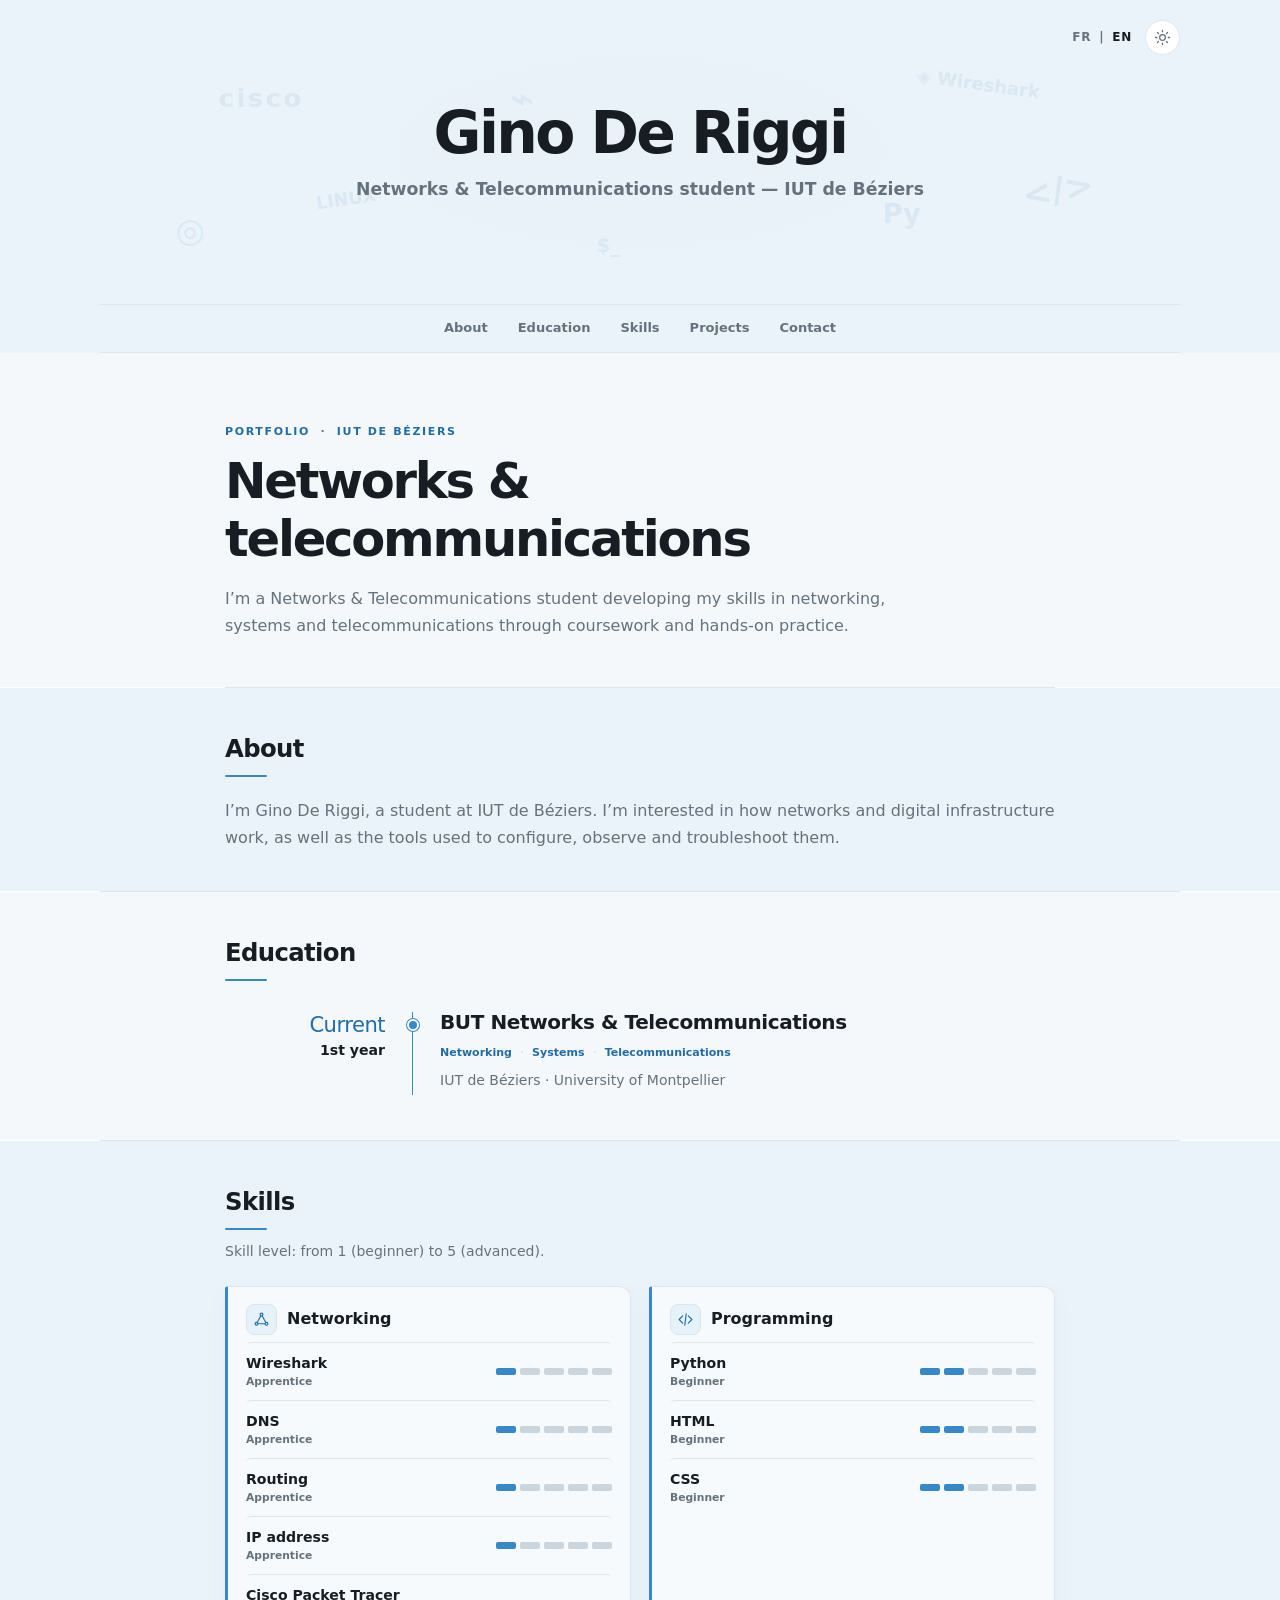
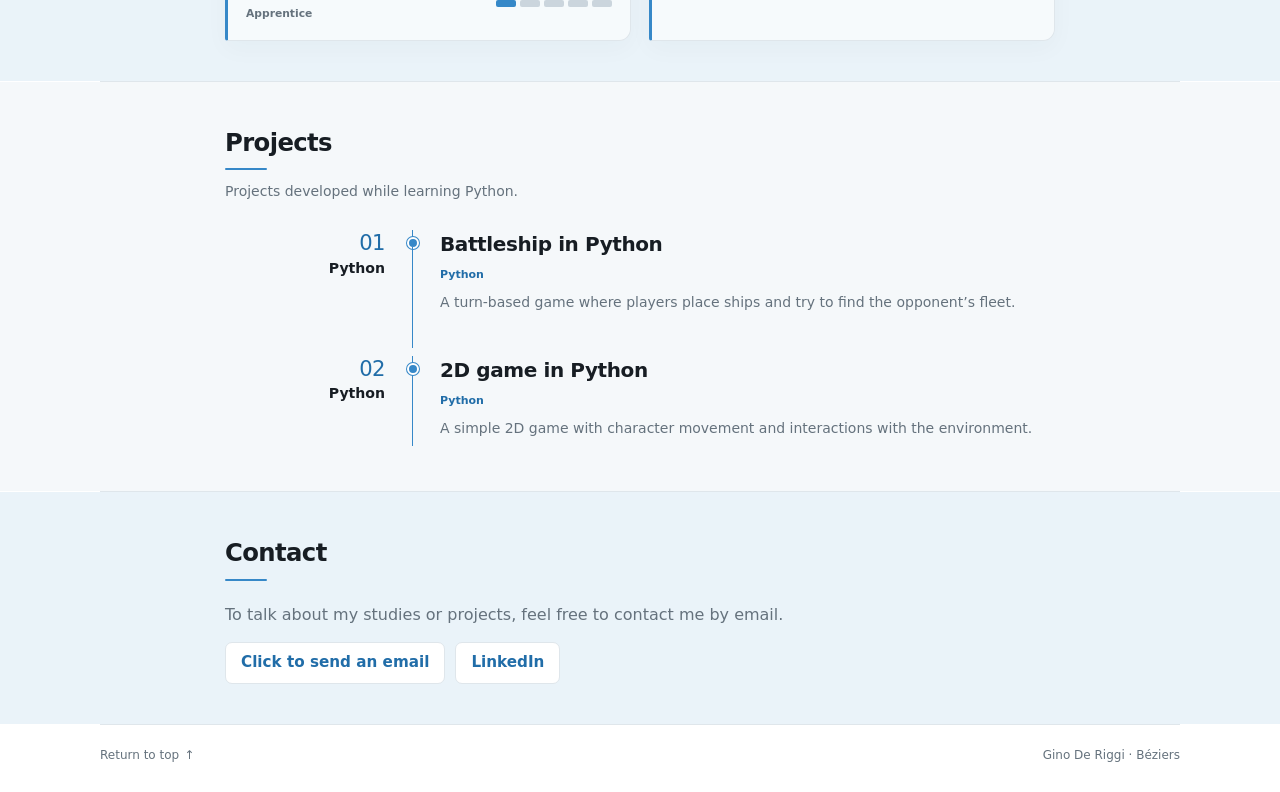
==== commit e5edfdae: "v8" ====
--- a/en.html
+++ b/en.html
@@ -3,29 +3,25 @@
 <head>
   <meta charset="utf-8">
   <script>
-    document.documentElement.classList.add('js');
     try {
       const themeEnregistre = localStorage.getItem('portfolio-theme');
-      const themeSysteme = window.matchMedia('(prefers-color-scheme: dark)').matches ? 'dark' : 'light';
+      const themeSysteme = 'light';
       document.documentElement.dataset.theme = themeEnregistre === 'dark' || themeEnregistre === 'light' ? themeEnregistre : themeSysteme;
     } catch (erreur) {
-      document.documentElement.dataset.theme = window.matchMedia('(prefers-color-scheme: dark)').matches ? 'dark' : 'light';
+      document.documentElement.dataset.theme = 'light';
     }
   </script>
   <meta name="viewport" content="width=device-width, initial-scale=1">
   <meta name="description" content="Portfolio of Gino De Riggi, Networks & Telecommunications student at IUT de Béziers.">
   <meta name="theme-color" content="#ffffff">
   <title>Gino De Riggi — Portfolio</title>
-  <link rel="preconnect" href="https://fonts.googleapis.com">
-  <link rel="preconnect" href="https://fonts.gstatic.com" crossorigin>
-  <link href="https://fonts.googleapis.com/css2?family=Nunito:wght@400;500;600;700;800&display=swap" rel="stylesheet">
-  <link rel="stylesheet" href="style.css">
+    <link rel="stylesheet" href="./style.css">
 </head>
 <body>
   <header class="site-header" id="home">
     <div class="utility-bar">
       <nav class="language" aria-label="Language"><a href="index.html" lang="fr" hreflang="fr">FR</a><span aria-hidden="true">|</span><span aria-current="page">EN</span></nav>
-      <button class="theme-toggle" type="button" aria-label="Switch to dark mode" aria-pressed="false" title="Toggle color theme"><svg class="theme-icon theme-icon-sun" viewBox="0 0 24 24" aria-hidden="true" focusable="false"><circle cx="12" cy="12" r="4"/><path d="M12 2v2m0 16v2M4.93 4.93l1.42 1.42m11.3 11.3 1.42 1.42M2 12h2m16 0h2M4.93 19.07l1.42-1.42m11.3-11.3 1.42-1.42"/></svg><svg class="theme-icon theme-icon-moon" viewBox="0 0 24 24" aria-hidden="true" focusable="false"><path d="M20.4 15.2A8.5 8.5 0 0 1 8.8 3.6 8.6 8.6 0 1 0 20.4 15.2Z"/></svg></button>
+      <button class="theme-toggle" type="button" aria-label="Switch to dark mode" aria-pressed="false" title="Toggle color theme"><svg class="theme-icon theme-icon-sun" width="24" height="24" viewBox="0 0 24 24" aria-hidden="true" focusable="false"><circle cx="12" cy="12" r="4"/><path d="M12 2v2m0 16v2M4.93 4.93l1.42 1.42m11.3 11.3 1.42 1.42M2 12h2m16 0h2M4.93 19.07l1.42-1.42m11.3-11.3 1.42-1.42"/></svg><svg class="theme-icon theme-icon-moon" width="24" height="24" viewBox="0 0 24 24" aria-hidden="true" focusable="false"><path d="M20.4 15.2A8.5 8.5 0 0 1 8.8 3.6 8.6 8.6 0 1 0 20.4 15.2Z"/></svg></button>
     </div>
     <div class="hero-head">
       <div class="tech-cloud" aria-hidden="true"><span class="tech tech-cisco">cisco</span><span class="tech tech-linux">LINUX</span><span class="tech tech-wireshark">◈ Wireshark</span><span class="tech tech-python">Py</span><span class="tech tech-html">&lt;/&gt;</span><span class="tech tech-wifi">⌁</span><span class="tech tech-terminal">$_</span><span class="tech tech-network">◎</span></div>
@@ -36,46 +32,46 @@
     </nav>
   </header>
   <main class="content">
-    <section class="intro reveal" aria-labelledby="intro-title">
+    <section class="intro" aria-labelledby="intro-title">
       <p class="kicker">PORTFOLIO <span>·</span> IUT DE BÉZIERS</p>
       <h1 id="intro-title">Networks &amp; telecommunications</h1>
       <p>I’m a Networks &amp; Telecommunications student developing my skills in networking, systems and telecommunications through coursework and hands-on practice.</p>
     </section>
-    <section class="section reveal band-soft" id="about" aria-labelledby="about-title">
+    <section class="section band-soft" id="about" aria-labelledby="about-title">
       <h2 id="about-title">About</h2>
       <p class="section-copy">I’m Gino De Riggi, a student at IUT de Béziers. I’m interested in how networks and digital infrastructure work, as well as the tools used to configure, observe and troubleshoot them.</p>
     </section>
-    <section class="section reveal band-strong" id="education" aria-labelledby="path-title">
+    <section class="section band-strong" id="education" aria-labelledby="path-title">
       <h2 id="path-title">Education</h2>
       <ol class="timeline">
         <li class="date1"><div class="bloc-gauche"><span class="annee1">Current</span><span class="sous-titre-role">1st year</span></div><div class="timeline-rule" aria-hidden="true"></div><div class="bloc-droite"><h3>BUT Networks &amp; Telecommunications</h3><div class="badges"><span>Networking</span><span>Systems</span><span>Telecommunications</span></div><p class="description">IUT de Béziers · University of Montpellier</p></div></li>
       </ol>
     </section>
-    <section class="section reveal skills-section band-soft" id="skills" aria-labelledby="skills-title">
+    <section class="section skills-section band-soft" id="skills" aria-labelledby="skills-title">
       <h2 id="skills-title">Skills</h2>
       <p class="section-lead">Skill level: from 1 (beginner) to 5 (advanced).</p>
       <div class="skill-groups">
         <section class="skill-group" aria-labelledby="network-skills-title">
-          <h3 id="network-skills-title"><span class="skill-group-icon" aria-hidden="true"><svg viewBox="0 0 24 24" focusable="false"><circle cx="12" cy="5" r="2"/><circle cx="5" cy="18" r="2"/><circle cx="19" cy="18" r="2"/><path d="M11 7 6 16m7-9 5 9M7 18h10"/></svg></span>Networking</h3>
+          <h3 id="network-skills-title"><span class="skill-group-icon" aria-hidden="true"><svg width="24" height="24" viewBox="0 0 24 24" focusable="false"><circle cx="12" cy="5" r="2"/><circle cx="5" cy="18" r="2"/><circle cx="19" cy="18" r="2"/><path d="M11 7 6 16m7-9 5 9M7 18h10"/></svg></span>Networking</h3>
           <ul class="skill-grid">
-            <li class="skill-card"><div class="skill-copy"><span class="skill-name">Wireshark</span><span class="skill-level">Apprentice</span></div><span class="skill-rating" role="img" aria-label="Level 1 out of 5"><span class="skill-segment is-filled" aria-hidden="true"></span><span class="skill-segment" aria-hidden="true"></span><span class="skill-segment" aria-hidden="true"></span><span class="skill-segment" aria-hidden="true"></span><span class="skill-segment" aria-hidden="true"></span></span></li>
-            <li class="skill-card"><div class="skill-copy"><span class="skill-name">DNS</span><span class="skill-level">Apprentice</span></div><span class="skill-rating" role="img" aria-label="Level 1 out of 5"><span class="skill-segment is-filled" aria-hidden="true"></span><span class="skill-segment" aria-hidden="true"></span><span class="skill-segment" aria-hidden="true"></span><span class="skill-segment" aria-hidden="true"></span><span class="skill-segment" aria-hidden="true"></span></span></li>
-            <li class="skill-card"><div class="skill-copy"><span class="skill-name">Routing</span><span class="skill-level">Apprentice</span></div><span class="skill-rating" role="img" aria-label="Level 1 out of 5"><span class="skill-segment is-filled" aria-hidden="true"></span><span class="skill-segment" aria-hidden="true"></span><span class="skill-segment" aria-hidden="true"></span><span class="skill-segment" aria-hidden="true"></span><span class="skill-segment" aria-hidden="true"></span></span></li>
-            <li class="skill-card"><div class="skill-copy"><span class="skill-name">IP address</span><span class="skill-level">Apprentice</span></div><span class="skill-rating" role="img" aria-label="Level 1 out of 5"><span class="skill-segment is-filled" aria-hidden="true"></span><span class="skill-segment" aria-hidden="true"></span><span class="skill-segment" aria-hidden="true"></span><span class="skill-segment" aria-hidden="true"></span><span class="skill-segment" aria-hidden="true"></span></span></li>
-            <li class="skill-card"><div class="skill-copy"><span class="skill-name">Cisco Packet Tracer</span><span class="skill-level">Apprentice</span></div><span class="skill-rating" role="img" aria-label="Level 1 out of 5"><span class="skill-segment is-filled" aria-hidden="true"></span><span class="skill-segment" aria-hidden="true"></span><span class="skill-segment" aria-hidden="true"></span><span class="skill-segment" aria-hidden="true"></span><span class="skill-segment" aria-hidden="true"></span></span></li>
+            <li class="skill-card" tabindex="0"><div class="skill-copy"><span class="skill-name">Wireshark</span><span class="skill-level">Apprentice</span></div><span class="skill-rating" role="img" aria-label="Level 1 out of 5"><span class="skill-segment is-filled" aria-hidden="true"></span><span class="skill-segment" aria-hidden="true"></span><span class="skill-segment" aria-hidden="true"></span><span class="skill-segment" aria-hidden="true"></span><span class="skill-segment" aria-hidden="true"></span></span></li>
+            <li class="skill-card" tabindex="0"><div class="skill-copy"><span class="skill-name">DNS</span><span class="skill-level">Apprentice</span></div><span class="skill-rating" role="img" aria-label="Level 1 out of 5"><span class="skill-segment is-filled" aria-hidden="true"></span><span class="skill-segment" aria-hidden="true"></span><span class="skill-segment" aria-hidden="true"></span><span class="skill-segment" aria-hidden="true"></span><span class="skill-segment" aria-hidden="true"></span></span></li>
+            <li class="skill-card" tabindex="0"><div class="skill-copy"><span class="skill-name">Routing</span><span class="skill-level">Apprentice</span></div><span class="skill-rating" role="img" aria-label="Level 1 out of 5"><span class="skill-segment is-filled" aria-hidden="true"></span><span class="skill-segment" aria-hidden="true"></span><span class="skill-segment" aria-hidden="true"></span><span class="skill-segment" aria-hidden="true"></span><span class="skill-segment" aria-hidden="true"></span></span></li>
+            <li class="skill-card" tabindex="0"><div class="skill-copy"><span class="skill-name">IP address</span><span class="skill-level">Apprentice</span></div><span class="skill-rating" role="img" aria-label="Level 1 out of 5"><span class="skill-segment is-filled" aria-hidden="true"></span><span class="skill-segment" aria-hidden="true"></span><span class="skill-segment" aria-hidden="true"></span><span class="skill-segment" aria-hidden="true"></span><span class="skill-segment" aria-hidden="true"></span></span></li>
+            <li class="skill-card" tabindex="0"><div class="skill-copy"><span class="skill-name">Cisco Packet Tracer</span><span class="skill-level">Apprentice</span></div><span class="skill-rating" role="img" aria-label="Level 1 out of 5"><span class="skill-segment is-filled" aria-hidden="true"></span><span class="skill-segment" aria-hidden="true"></span><span class="skill-segment" aria-hidden="true"></span><span class="skill-segment" aria-hidden="true"></span><span class="skill-segment" aria-hidden="true"></span></span></li>
           </ul>
         </section>
         <section class="skill-group" aria-labelledby="programming-skills-title">
-          <h3 id="programming-skills-title"><span class="skill-group-icon" aria-hidden="true"><svg viewBox="0 0 24 24" focusable="false"><path d="m8 7-5 5 5 5m8-10 5 5-5 5m-3-13-2 16"/></svg></span>Programming</h3>
+          <h3 id="programming-skills-title"><span class="skill-group-icon" aria-hidden="true"><svg width="24" height="24" viewBox="0 0 24 24" focusable="false"><path d="m8 7-5 5 5 5m8-10 5 5-5 5m-3-13-2 16"/></svg></span>Programming</h3>
           <ul class="skill-grid">
-            <li class="skill-card"><div class="skill-copy"><span class="skill-name">Python</span><span class="skill-level">Beginner</span></div><span class="skill-rating" role="img" aria-label="Level 2 out of 5"><span class="skill-segment is-filled" aria-hidden="true"></span><span class="skill-segment is-filled" aria-hidden="true"></span><span class="skill-segment" aria-hidden="true"></span><span class="skill-segment" aria-hidden="true"></span><span class="skill-segment" aria-hidden="true"></span></span></li>
-            <li class="skill-card"><div class="skill-copy"><span class="skill-name">HTML</span><span class="skill-level">Beginner</span></div><span class="skill-rating" role="img" aria-label="Level 2 out of 5"><span class="skill-segment is-filled" aria-hidden="true"></span><span class="skill-segment is-filled" aria-hidden="true"></span><span class="skill-segment" aria-hidden="true"></span><span class="skill-segment" aria-hidden="true"></span><span class="skill-segment" aria-hidden="true"></span></span></li>
-            <li class="skill-card"><div class="skill-copy"><span class="skill-name">CSS</span><span class="skill-level">Beginner</span></div><span class="skill-rating" role="img" aria-label="Level 2 out of 5"><span class="skill-segment is-filled" aria-hidden="true"></span><span class="skill-segment is-filled" aria-hidden="true"></span><span class="skill-segment" aria-hidden="true"></span><span class="skill-segment" aria-hidden="true"></span><span class="skill-segment" aria-hidden="true"></span></span></li>
+            <li class="skill-card" tabindex="0"><div class="skill-copy"><span class="skill-name">Python</span><span class="skill-level">Beginner</span></div><span class="skill-rating" role="img" aria-label="Level 2 out of 5"><span class="skill-segment is-filled" aria-hidden="true"></span><span class="skill-segment is-filled" aria-hidden="true"></span><span class="skill-segment" aria-hidden="true"></span><span class="skill-segment" aria-hidden="true"></span><span class="skill-segment" aria-hidden="true"></span></span></li>
+            <li class="skill-card" tabindex="0"><div class="skill-copy"><span class="skill-name">HTML</span><span class="skill-level">Beginner</span></div><span class="skill-rating" role="img" aria-label="Level 2 out of 5"><span class="skill-segment is-filled" aria-hidden="true"></span><span class="skill-segment is-filled" aria-hidden="true"></span><span class="skill-segment" aria-hidden="true"></span><span class="skill-segment" aria-hidden="true"></span><span class="skill-segment" aria-hidden="true"></span></span></li>
+            <li class="skill-card" tabindex="0"><div class="skill-copy"><span class="skill-name">CSS</span><span class="skill-level">Beginner</span></div><span class="skill-rating" role="img" aria-label="Level 2 out of 5"><span class="skill-segment is-filled" aria-hidden="true"></span><span class="skill-segment is-filled" aria-hidden="true"></span><span class="skill-segment" aria-hidden="true"></span><span class="skill-segment" aria-hidden="true"></span><span class="skill-segment" aria-hidden="true"></span></span></li>
           </ul>
         </section>
       </div>
     </section>
-    <section class="section reveal band-strong" id="projects" aria-labelledby="projects-title">
+    <section class="section band-strong" id="projects" aria-labelledby="projects-title">
       <h2 id="projects-title">Projects</h2>
       <p class="section-lead">Projects developed while learning Python.</p>
       <ol class="timeline project-timeline">
@@ -83,14 +79,16 @@
         <li class="date1"><div class="bloc-gauche"><span class="annee1">02</span><span class="sous-titre-role">Python</span></div><div class="timeline-rule" aria-hidden="true"></div><article class="bloc-droite project"><h3>2D game in Python</h3><div class="badges"><span>Python</span></div><p class="description">A simple 2D game with character movement and interactions with the environment.</p></article></li>
       </ol>
     </section>
-    <section class="section contact reveal band-soft" id="contact" aria-labelledby="contact-title">
+    <section class="section contact band-soft" id="contact" aria-labelledby="contact-title">
       <h2 id="contact-title">Contact</h2>
       <p>To talk about my studies or projects, feel free to contact me by email.</p>
-      <a class="email" href="/cdn-cgi/l/email-protection#47202e2928692322352e20202e7607202a262e2b6924282a"><span class="__cf_email__" data-cfemail="e7808e8988c98382958e80808ed6a7808a868e8bc984888a">[email&#160;protected]</span></a>
+      <div class="contact-links">
+        <a class="email" href="mailto:gino.deriggi1@gmail.com">Click to send an email</a>
+        <a class="linkedin-link" href="https://www.linkedin.com/in/VOTRE-PROFIL" target="_blank" rel="noopener noreferrer" aria-label="Visit Gino De Riggi’s LinkedIn profile">LinkedIn</a>
+      </div>
     </section>
   </main>
-  <footer class="site-footer"><a href="#home">Back to top ↑</a><span>Gino De Riggi · Béziers</span></footer>
-  <script data-cfasync="false" src="/cdn-cgi/scripts/5c5dd728/cloudflare-static/email-decode.min.js"></script><script src="script.js" defer></script>
-<script type="module" src="https://static.cloudflareinsights.com/beacon.min.js/vce701823e78c4301a35b7e07294d87301792088814092" integrity="sha512-UKNk8GbxkABxKcXYuLkO16EleLGUkcvJWtpSNmExE0Too3ZaFAxTscNWEc1OdAv5/BikHawapSCaiD2XCmp+Bw==" data-cf-beacon='{"version":"2024.11.0","token":"8607d2a720d14b038279025b2b5a82e5","spa":2}' crossorigin="anonymous"></script>
+  <footer class="site-footer"><a href="#home">Return to top <span class="top-arrow" aria-hidden="true">↑</span></a><span>Gino De Riggi · Béziers</span></footer>
+  <script src="./script.js" defer></script>
 </body>
 </html>
--- a/style.css
+++ b/style.css
@@ -1,41 +1,50 @@
-/* Gino De Riggi — portfolio éditorial, frise bleue, interaction discrète. */
+/* Gino De Riggi — clean editorial portfolio with a quiet network-blue accent. */
 :root {
   color-scheme: light;
   --page: #fff;
-  --surface: #f7f9fb;
-  --ink: #171b20;
-  --muted: #68727c;
-  --line: #e5e9ed;
-  --blue: #3b8fd9;
-  --blue-deep: #2475bd;
-  --blue-pale: #eaf4fc;
+  --surface: #f5f8fa;
+  --surface-alt: #eaf3f9;
+  --ink: #171d23;
+  --muted: #65727d;
+  --line: #dfe6eb;
+  --blue: #3688c8;
+  --blue-deep: #216da8;
+  --blue-pale: #e6f2fa;
+  --skill-empty: #cbd5dd;
+  --skill-panel: rgba(255,255,255,.58);
   --page-width: 1080px;
   --timeline-width: 830px;
 }
 :root[data-theme="dark"] {
   color-scheme: dark;
-  --page: #121212;
-  --surface: #1b1e21;
-  --ink: #f0f2f4;
-  --muted: #a5adb5;
-  --line: #303438;
-  --blue: #69b4f4;
-  --blue-deep: #90cbff;
-  --blue-pale: #1b2a36;
+  --page: #121619;
+  --surface: #1a2024;
+  --surface-alt: #202b32;
+  --ink: #eef2f4;
+  --muted: #a5b0b8;
+  --line: #303a40;
+  --blue: #70b7ec;
+  --blue-deep: #91ccf7;
+  --blue-pale: #1e303c;
+  --skill-empty: #485660;
+  --skill-panel: rgba(255,255,255,.025);
 }
 * { box-sizing: border-box; }
-html { scroll-behavior: smooth; scroll-padding-top: 24px; background: var(--page); }
-body { margin: 0; background: var(--page); color: var(--ink); font: 16px/1.7 'Nunito', sans-serif; transition: background-color .26s ease, color .26s ease; }
-a { color: var(--blue-deep); }
+html { min-height: 100%; scroll-padding-top: 24px; background: var(--page); }
+body { min-height: 100vh; margin: 0; background: var(--page); color: var(--ink); font: 16px/1.7 system-ui, -apple-system, BlinkMacSystemFont, "Segoe UI", sans-serif; transition: background-color .3s ease, color .3s ease; }
+a { color: var(--blue-deep); transition: color .2s ease; }
 a:focus-visible, button:focus-visible { outline: 2px solid var(--blue); outline-offset: 4px; }
-.site-header { position: relative; padding: 0 28px; }
+svg { display: block; width: 24px; height: 24px; max-width: 100%; }
+.site-header { position: relative; padding: 0 28px; background: var(--surface-alt); color: var(--ink); transition: background-color .3s ease, color .3s ease; }
+.hero-head, .intro, .section, .section h2, .section-copy, .section-lead, .contact > p, .prenom, .dessous, .kicker, .timeline-label, .project-label, .bloc-droite h3, .bloc-droite .description, .skill-group h3, .skill-name, .skill-level, .site-footer { transition: background-color .3s ease, color .3s ease, border-color .3s ease; }
 .utility-bar { position: absolute; z-index: 3; top: 20px; right: max(28px, calc((100% - var(--page-width)) / 2)); display: flex; align-items: center; gap: 13px; }
-.language { display: flex; align-items: center; gap: 8px; color: var(--muted); font-size: 12px; font-weight: 700; letter-spacing: .06em; }
-.language a { color: var(--muted); text-decoration: none; }
+.language { display: flex; align-items: center; gap: 8px; color: var(--muted); font-size: 12px; font-weight: 750; letter-spacing: .06em; }
+.language a { color: var(--muted); text-decoration: none; transition: color .2s ease, transform .2s ease; }
+.language a:hover { color: var(--blue-deep); transform: translateY(-1px); }
 .language [aria-current="page"] { color: var(--ink); }
-.theme-toggle { display: inline-grid; place-items: center; width: 33px; height: 33px; padding: 7px; border: 1px solid var(--line); border-radius: 50%; background: var(--page); color: var(--muted); cursor: pointer; transition: color .2s, background-color .2s, border-color .2s, transform .2s, box-shadow .2s; }
-.theme-toggle:hover { color: var(--blue-deep); background: var(--blue-pale); border-color: var(--blue); transform: translateY(-2px); box-shadow: 0 5px 14px #18364d18; }
-.theme-toggle:active { transform: scale(.94); }
+.theme-toggle { display: inline-grid; place-items: center; width: 35px; height: 35px; padding: 8px; border: 1px solid var(--line); border-radius: 50%; background: var(--page); color: var(--muted); cursor: pointer; transition: color .3s ease, background-color .3s ease, border-color .3s ease, box-shadow .2s ease, transform .2s ease; }
+.theme-toggle:hover { color: var(--blue-deep); box-shadow: 0 3px 10px #18364d18; transform: translateY(-1px); }
+.theme-toggle:active { transform: translateY(0) scale(.96); }
 .theme-icon { width: 17px; height: 17px; fill: none; stroke: currentColor; stroke-width: 1.8; stroke-linecap: round; stroke-linejoin: round; }
 .theme-icon-moon { display: none; }
 :root[data-theme="dark"] .theme-icon-sun { display: none; }
@@ -44,9 +53,9 @@
 .entete { position: relative; z-index: 1; width: 100%; text-align: center; }
 .entete p { margin: 0; }
 .prenom { color: var(--ink); font-size: clamp(2.6rem, 6vw, 3.65rem); line-height: 1.14; font-weight: 800; letter-spacing: -.045em; }
-.dessous { display: inline-block; margin-top: 8px; color: var(--muted); font-size: clamp(.95rem, 2vw, 1.08rem); font-weight: 600; letter-spacing: .005em; }
+.dessous { display: inline-block; margin-top: 8px; color: var(--muted); font-size: clamp(.95rem, 2vw, 1.08rem); font-weight: 600; }
 .tech-cloud { position: absolute; z-index: -1; inset: 14px max(0px, calc((100% - var(--page-width)) / 2)); overflow: hidden; color: var(--blue-deep); font-weight: 800; opacity: .08; }
-.tech { position: absolute; display: block; user-select: none; filter: blur(.6px); }
+.tech { position: absolute; display: block; user-select: none; }
 .tech-cisco { top: 23%; left: 11%; font-size: 1.6rem; letter-spacing: .1em; }
 .tech-linux { top: 62%; left: 20%; font-size: 1.1rem; transform: rotate(-8deg); }
 .tech-wireshark { top: 20%; right: 13%; font-size: 1.12rem; transform: rotate(8deg); }
@@ -55,10 +64,14 @@
 .tech-wifi { top: 18%; left: 38%; font-size: 2.5rem; }
 .tech-terminal { bottom: 10%; left: 46%; font-size: 1.2rem; }
 .tech-network { top: 68%; left: 7%; font-size: 2.1rem; }
-.main-nav { display: flex; justify-content: center; flex-wrap: wrap; gap: 30px; max-width: var(--page-width); margin: 0 auto; border-top: 1px solid var(--line); border-bottom: 1px solid var(--line); }
+.main-nav { display: flex; justify-content: center; flex-wrap: wrap; gap: 30px; max-width: var(--page-width); margin: 0 auto; border-top: 1px solid var(--line); border-bottom: 1px solid var(--line); transition: border-color .3s ease; }
 .main-nav a { display: inline-block; padding: 12px 0 13px; color: var(--muted); font-size: 13px; font-weight: 700; text-decoration: none; transition: color .2s ease, transform .2s ease; }
-.main-nav a:hover, .language a:hover { color: var(--blue-deep); transform: translateY(-1px); }
+.main-nav a:hover { color: var(--blue-deep); transform: translateY(-1px); }
 .content { width: min(calc(100% - 52px), var(--page-width)); margin: 0 auto; }
+.intro, .section { position: relative; isolation: isolate; }
+.intro::before, .section::before { position: absolute; z-index: -1; top: 0; bottom: 0; left: 50%; width: 100vw; background: var(--surface); content: ""; transform: translateX(-50%); transition: background-color .3s ease; }
+.section.band-soft::before { background: var(--surface-alt); }
+.section.band-strong::before { background: var(--surface); }
 .intro { max-width: var(--timeline-width); margin: 0 auto; padding: 70px 0 48px; border-bottom: 1px solid var(--line); }
 .kicker, .timeline-label, .project-label { margin: 0 0 10px; color: var(--blue-deep); font-size: 11px; font-weight: 800; letter-spacing: .15em; text-transform: uppercase; }
 .kicker span { padding: 0 5px; color: var(--muted); }
@@ -69,9 +82,9 @@
 .section-copy, .section-lead, .contact > p:not(.note) { width: min(100%, var(--timeline-width)); margin: 0 auto; color: var(--muted); }
 .section-lead { margin-top: -10px; margin-bottom: 15px; font-size: 14px; }
 .timeline { width: min(100%, var(--timeline-width)); margin: 0 auto; padding: 3px 0 0; list-style: none; }
-.timeline > li { display: grid; grid-template-columns: 160px 1px minmax(0, 1fr); column-gap: 27px; position: relative; padding: 8px 0 28px; }
+.timeline > li { position: relative; display: grid; grid-template-columns: 160px 1px minmax(0, 1fr); column-gap: 27px; padding: 8px 0 28px; }
 .timeline > li:last-child { padding-bottom: 5px; }
-.bloc-gauche { display: flex; flex-direction: column; align-items: flex-end; padding-top: 0; text-align: right; }
+.bloc-gauche { display: flex; flex-direction: column; align-items: flex-end; text-align: right; }
 .annee1 { color: var(--blue-deep); font-size: 1.32rem; line-height: 1.25; font-weight: 400; letter-spacing: -.025em; }
 .sous-titre-role { margin-top: 2px; color: var(--ink); font-size: .88rem; line-height: 1.35; font-weight: 800; }
 .timeline-rule { position: relative; width: 1px; background: var(--blue); }
@@ -87,18 +100,28 @@
 .project .project-label { margin: -3px 0 4px; font-size: 10px; letter-spacing: .11em; }
 .project h3 { margin-top: 0; }
 .contact { border-bottom: 0; }
-.contact > p:not(.note) { color: var(--muted); }
-.email { display: block; width: min(100%, var(--timeline-width)); margin: 14px auto 0; font-size: 1.05rem; font-weight: 800; overflow-wrap: anywhere; text-decoration-thickness: 1px; text-underline-offset: 4px; transition: color .2s, transform .2s; }
-.email:hover { color: var(--blue); transform: translateX(3px); }
+.contact-links { display: flex; flex-wrap: wrap; align-items: center; gap: 10px; width: min(100%, var(--timeline-width)); margin: 14px auto 0; }
+.email, .linkedin-link { display: inline-flex; min-height: 42px; align-items: center; justify-content: center; padding: 8px 15px; border: 1px solid var(--line); border-radius: 7px; background: var(--page); color: var(--blue-deep); font-size: .95rem; font-weight: 800; line-height: 1.35; text-align: center; text-decoration: none; overflow-wrap: anywhere; transition: color .3s ease, background-color .3s ease, border-color .3s ease, box-shadow .2s ease, transform .2s ease; }
+.email:hover, .linkedin-link:hover { border-color: var(--blue); background: var(--blue-pale); box-shadow: 0 4px 12px #18364d12; transform: translateY(-2px); }
+.email:active, .linkedin-link:active { box-shadow: none; transform: translateY(0) scale(.98); }
 .note { width: min(100%, var(--timeline-width)); margin: 4px auto 0; color: var(--muted); font-size: 12px; }
 .site-footer { display: flex; justify-content: space-between; gap: 16px; width: min(calc(100% - 52px), var(--page-width)); margin: 0 auto; padding: 20px 0 27px; border-top: 1px solid var(--line); color: var(--muted); font-size: 12px; }
-.site-footer a { color: var(--muted); text-decoration: none; transition: color .2s, transform .2s; }
+.site-footer a { color: var(--muted); text-decoration: none; transition: color .2s ease, transform .2s ease; }
 .site-footer a:hover { color: var(--blue-deep); transform: translateY(-1px); }
-/* Scroll reveals: retain readable content as a no-JS fallback. */
-.js .reveal { opacity: 0; transform: translateY(13px); transition: opacity .55s ease, transform .55s ease; }
-.js .reveal.visible { opacity: 1; transform: translateY(0); }
-.page-ripple { position: fixed; z-index: 2147483647; width: 12px; height: 12px; border-radius: 50%; background: var(--blue); opacity: .28; pointer-events: none; transform: translate(-50%, -50%) scale(0); animation: page-ripple .48s ease-out forwards; }
-@keyframes page-ripple { to { opacity: 0; transform: translate(-50%, -50%) scale(12); } }
+.skill-groups { display: grid; grid-template-columns: repeat(2, minmax(0, 1fr)); gap: 18px; width: min(100%, var(--timeline-width)); margin: 22px auto 0; }
+.skill-group { min-width: 0; padding: 17px 18px 8px; border: 1px solid var(--line); border-left: 3px solid var(--blue); border-radius: 3px 12px 12px 3px; background: var(--skill-panel); box-shadow: 0 8px 24px #18364d08; transition: background-color .3s ease, border-color .3s ease; }
+.skill-group h3 { display: flex; align-items: center; gap: 10px; margin: 0 0 7px; color: var(--ink); font-size: 1rem; line-height: 1.35; font-weight: 800; }
+.skill-group-icon { display: inline-grid; place-items: center; width: 31px; height: 31px; border: 1px solid var(--line); border-radius: 8px; background: var(--blue-pale); color: var(--blue-deep); }
+.skill-group-icon svg { width: 17px; height: 17px; fill: none; stroke: currentColor; stroke-width: 1.6; stroke-linecap: round; stroke-linejoin: round; }
+.skill-grid { margin: 0; padding: 0; list-style: none; }
+.skill-card { display: grid; grid-template-columns: minmax(0, 1fr) auto; align-items: center; gap: 8px 12px; min-height: 58px; padding: 9px 0; border-top: 1px solid var(--line); }
+.skill-copy { display: flex; min-width: 0; flex-direction: column; align-items: flex-start; gap: 1px; }
+.skill-name { min-width: 0; color: var(--ink); font-size: .88rem; line-height: 1.35; font-weight: 800; }
+.skill-level { color: var(--muted); font-size: .67rem; line-height: 1.4; font-weight: 700; }
+.skill-rating { display: inline-flex; align-items: center; gap: 4px; flex: 0 0 auto; width: max-content; }
+.skill-segment { display: block; width: 20px; height: 7px; border-radius: 2px; background: var(--skill-empty); }
+.skill-segment.is-filled { background: var(--blue); }
+@media (max-width: 760px) { .skill-groups { grid-template-columns: minmax(0, 1fr); gap: 13px; } }
 @media (max-width: 700px) {
   .site-header { padding: 0 18px; }
   .utility-bar { top: 14px; right: 18px; }
@@ -123,6 +146,12 @@
   .timeline > li:not(:last-child) .timeline-rule::after { bottom: -24px; }
   .site-footer { width: calc(100% - 38px); }
 }
+@media (max-width: 560px) {
+  .skill-groups { margin-top: 17px; }
+  .skill-group { padding: 14px 14px 7px; }
+  .skill-card { min-height: 54px; gap: 8px; }
+  .skill-segment { width: clamp(13px, 4.2vw, 20px); }
+}
 @media (max-width: 400px) {
   .timeline > li { grid-template-columns: 70px 1px minmax(0, 1fr); column-gap: 12px; }
   .annee1 { font-size: .95rem; }
@@ -130,87 +159,130 @@
   .badges { gap: 3px 5px; }
   .badges span { font-size: 10px; }
 }
+
+/* Respect system accessibility preferences for the micro-interactions and theme fade. */
 @media (prefers-reduced-motion: reduce) {
-  *, *::before, *::after { scroll-behavior: auto !important; animation-duration: .01ms !important; animation-iteration-count: 1 !important; transition-duration: .01ms !important; }
-  .js .reveal { opacity: 1; transform: none; }
-}
-
-/* Alternating full-bleed bands and a quiet, instrument-panel skill directory. */
-:root {
-  --band-soft: #f4f8fb;
-  --band-strong: #eaf3fa;
-  --skill-empty: #cbd4dc;
-  --skill-panel: rgba(255, 255, 255, .48);
-  --skill-edge: #a9cee9;
-}
-:root[data-theme="dark"] {
-  --band-soft: #171b1f;
-  --band-strong: #1c242b;
-  --skill-empty: #48545e;
-  --skill-panel: rgba(255, 255, 255, .025);
-  --skill-edge: #34556d;
-}
-.site-header { background: var(--band-strong); }
-.intro, .section { position: relative; isolation: isolate; }
-.intro::before, .section::before {
-  position: absolute; z-index: -1; top: 0; bottom: 0; left: 50%; width: 100vw;
-  background: var(--band-soft); content: ""; transform: translateX(-50%);
-}
-.section.band-soft::before { background: var(--band-strong); }
-.section.band-strong::before { background: var(--band-soft); }
-.skill-groups { display: grid; grid-template-columns: repeat(2, minmax(0, 1fr)); gap: 18px; width: min(100%, var(--timeline-width)); margin: 22px auto 0; }
-.skill-group {
-  min-width: 0; padding: 17px 18px 8px; border: 1px solid var(--line); border-left: 3px solid var(--blue);
-  border-radius: 3px 12px 12px 3px; background: var(--skill-panel); box-shadow: 0 8px 24px #18364d08;
-}
-.skill-group h3 { display: flex; align-items: center; gap: 10px; margin: 0 0 7px; color: var(--ink); font-size: 1rem; line-height: 1.35; font-weight: 800; }
-.skill-group-icon { display: inline-grid; place-items: center; width: 31px; height: 31px; border: 1px solid var(--line); border-radius: 8px; background: var(--blue-pale); color: var(--blue-deep); }
-.skill-group-icon svg { width: 17px; height: 17px; fill: none; stroke: currentColor; stroke-width: 1.6; stroke-linecap: round; stroke-linejoin: round; }
-.skill-grid { margin: 0; padding: 0; list-style: none; }
-.skill-card { display: grid; grid-template-columns: minmax(0, 1fr) auto; align-items: center; gap: 8px 12px; min-height: 58px; padding: 9px 0; border-top: 1px solid var(--line); }
-.skill-copy { display: flex; min-width: 0; flex-direction: column; align-items: flex-start; gap: 1px; }
-.skill-name { min-width: 0; color: var(--ink); font-size: .88rem; line-height: 1.35; font-weight: 800; }
-.skill-level { color: var(--muted); font-size: .67rem; line-height: 1.4; font-weight: 700; }
-.skill-rating { display: inline-flex; align-items: center; gap: 4px; flex: 0 0 auto; width: max-content; }
-.skill-segment { display: block; width: 20px; height: 7px; border-radius: 2px; background: var(--skill-empty); }
-.skill-segment.is-filled { background: var(--blue); }
-.js .skills-section .skill-segment.is-filled { transform: scaleX(.3); transform-origin: left; opacity: .4; }
-@keyframes skill-segment-fill { to { transform: scaleX(1); opacity: 1; } }
-.js .skills-section.visible .skill-segment.is-filled { animation: skill-segment-fill .35s cubic-bezier(.2,.8,.25,1.2) calc(var(--skill-segment-order, 0) * 42ms) forwards; }
-@media (max-width: 760px) { .skill-groups { grid-template-columns: minmax(0, 1fr); gap: 13px; } }
-@media (max-width: 560px) {
-  .skill-groups { margin-top: 17px; }
-  .skill-group { padding: 14px 14px 7px; }
-  .skill-card { min-height: 54px; gap: 8px; }
-  .skill-segment { width: clamp(13px, 4.2vw, 20px); }
-}
+  *, *::before, *::after { scroll-behavior: auto !important; transition-duration: .01ms !important; transition-delay: 0ms !important; }
+}
+
+/* Motion: restrained editorial entrances and GPU-cheap micro-interactions. */
+@keyframes rise-in {
+  from { opacity: 0; transform: translate3d(0, 14px, 0); }
+  to { opacity: 1; transform: translate3d(0, 0, 0); }
+}
+@keyframes drift-in {
+  from { opacity: 0; transform: translate3d(0, 9px, 0); }
+  to { opacity: 1; transform: translate3d(0, 0, 0); }
+}
+@keyframes accent-breathe {
+  0%, 100% { opacity: .08; transform: scale(.96); }
+  50% { opacity: .14; transform: scale(1.04); }
+}
+@keyframes shine-sweep {
+  from { transform: translateX(-140%) skewX(-18deg); }
+  to { transform: translateX(260%) skewX(-18deg); }
+}
+.js .utility-bar { animation: drift-in .55s cubic-bezier(.2,.7,.2,1) both; }
+.js .prenom { animation: rise-in .7s cubic-bezier(.2,.7,.2,1) .08s both; }
+.js .dessous { animation: rise-in .65s cubic-bezier(.2,.7,.2,1) .2s both; }
+.js .tech-cloud::after {
+  position: absolute; inset: 12% 25%; z-index: -1; border-radius: 50%;
+  background: radial-gradient(ellipse, var(--blue) 0%, transparent 68%);
+  opacity: .08; content: ""; pointer-events: none;
+  animation: accent-breathe 7s ease-in-out infinite;
+}
+.js .main-nav a { position: relative; animation: drift-in .5s ease both; }
+.js .main-nav a:nth-child(1) { animation-delay: .18s; }
+.js .main-nav a:nth-child(2) { animation-delay: .24s; }
+.js .main-nav a:nth-child(3) { animation-delay: .30s; }
+.js .main-nav a:nth-child(4) { animation-delay: .36s; }
+.js .main-nav a:nth-child(5) { animation-delay: .42s; }
+.main-nav a::after {
+  position: absolute; right: 0; bottom: 7px; left: 0; height: 1px;
+  background: var(--blue); content: ""; transform: scaleX(0); transform-origin: left;
+  transition: transform .24s ease;
+}
+.main-nav a:hover::after, .main-nav a:focus-visible::after { transform: scaleX(1); }
+.js .reveal { opacity: 0; transform: translate3d(0, 15px, 0); transition: opacity .62s ease, transform .62s cubic-bezier(.2,.7,.2,1); }
+.js .reveal.is-visible { opacity: 1; transform: translate3d(0, 0, 0); }
+.js .reveal-stagger > .skill-group:nth-child(2) { transition-delay: .09s; }
+.skill-group { transition: background-color .3s ease, border-color .3s ease, transform .24s ease, box-shadow .24s ease; }
+.skill-group:hover { transform: translateY(-3px); box-shadow: 0 12px 28px #18364d12; }
+.timeline > li { border-radius: 8px; transition: transform .24s ease; }
+.timeline > li:hover { transform: translateX(3px); }
+.email, .linkedin-link { position: relative; isolation: isolate; overflow: hidden; }
+.email::after, .linkedin-link::after {
+  position: absolute; z-index: -1; top: -25%; bottom: -25%; left: 0; width: 30%;
+  background: linear-gradient(90deg, transparent, rgba(255,255,255,.52), transparent);
+  content: ""; opacity: 0; transform: translateX(-140%) skewX(-18deg);
+}
+.email:hover::after, .linkedin-link:hover::after { opacity: 1; animation: shine-sweep .65s ease; }
+.theme-icon { transition: transform .36s cubic-bezier(.2,.7,.2,1); }
+.theme-toggle:hover .theme-icon { transform: rotate(18deg); }
+.theme-toggle:active .theme-icon { transform: rotate(42deg) scale(.92); }
 @media (prefers-reduced-motion: reduce) {
-  .js .skills-section .skill-segment.is-filled,
-  .js .skills-section.visible .skill-segment.is-filled { transform: none; opacity: 1; animation: none !important; }
-}
-
-/* Unified theme crossfade and restrained scroll choreography. */
-html { transition: background-color .4s ease; }
-body { transition: background-color .4s ease, color .4s ease; }
-.site-header, .main-nav, .intro, .section, .skill-group, .theme-toggle {
-  transition: background-color .4s ease, color .4s ease, border-color .4s ease;
-}
-.js .reveal {
-  opacity: 0;
-  transform: translateY(14px);
-  transition: opacity .58s ease var(--reveal-delay, 0ms), transform .58s cubic-bezier(.2,.65,.3,1) var(--reveal-delay, 0ms);
-}
-.js .reveal.visible { opacity: 1; transform: translateY(0); }
-.theme-toggle.is-switching { pointer-events: none; }
-.theme-toggle.is-switching .theme-icon { animation: theme-toggle-turn .36s ease-in-out; }
-@keyframes theme-toggle-turn {
-  0% { transform: rotate(0) scale(1); }
-  55% { transform: rotate(150deg) scale(.78); }
-  100% { transform: rotate(360deg) scale(1); }
-}
+  .js .utility-bar, .js .prenom, .js .dessous, .js .main-nav a, .js .tech-cloud::after { animation: none !important; }
+  .js .reveal { opacity: 1 !important; transform: none !important; transition: none !important; }
+  .email:hover::after, .linkedin-link:hover::after { animation: none !important; }
+  .main-nav a::after { transition: none !important; }
+}
+
+
+/* Editorial motion details: underline, list rhythm, skill-rating cascade, and tactile cards. */
+.section h2 { position: relative; }
+.section h2::after {
+  display: block; width: 42px; height: 2px; margin-top: 9px; border-radius: 2px;
+  background: var(--blue); content: ""; transform: scaleX(1); transform-origin: left;
+}
+.js .section h2::after { transform: scaleX(0); transition: transform .55s cubic-bezier(.2,.7,.2,1) .12s; }
+.js .section.is-visible h2::after { transform: scaleX(1); }
+.skill-card {
+  border-radius: 5px; outline: none;
+  transition: background-color .2s ease, transform .22s ease, box-shadow .22s ease;
+}
+.skill-card:hover, .skill-card:focus-visible {
+  background: color-mix(in srgb, var(--blue-pale) 34%, transparent);
+  box-shadow: 0 4px 14px #18364d0d; transform: translateX(3px);
+}
+.skill-card:focus-visible { outline: 2px solid var(--blue); outline-offset: 2px; }
+.skill-segment { transform-origin: left center; }
+.skill-card.is-rating-active .skill-segment.is-filled { animation: skill-fill 600ms cubic-bezier(.4,0,.2,1) both; }
+.skill-card.is-rating-active .skill-segment.is-filled:nth-child(1) { animation-delay: 0ms; }
+.skill-card.is-rating-active .skill-segment.is-filled:nth-child(2) { animation-delay: 400ms; }
+.skill-card.is-rating-active .skill-segment.is-filled:nth-child(3) { animation-delay: 800ms; }
+.skill-card.is-rating-active .skill-segment.is-filled:nth-child(4) { animation-delay: 1200ms; }
+.skill-card.is-rating-active .skill-segment.is-filled:nth-child(5) { animation-delay: 1600ms; }
+@keyframes skill-fill { from { opacity: .42; transform: scaleX(.35); } to { opacity: 1; transform: scaleX(1); } }
+.js .section .timeline > li { opacity: 0; transform: translate3d(0, 7px, 0); transition: opacity .42s ease, transform .42s cubic-bezier(.2,.7,.2,1); }
+.js .section.is-visible .timeline > li { opacity: 1; transform: translate3d(0, 0, 0); }
+.js .section.is-visible .timeline > li:nth-child(2) { transition-delay: .07s; }
+.js .section.is-visible .timeline > li:nth-child(3) { transition-delay: .14s; }
+.site-footer a { display: inline-flex; align-items: center; gap: 5px; transition: color .2s ease, transform .2s ease; }
+.site-footer a:hover { transform: translateY(-2px); }
+.top-arrow { display: inline-block; transition: transform .2s ease; }
+.site-footer a:hover .top-arrow { transform: translateY(-3px); }
 @media (prefers-reduced-motion: reduce) {
-  .js .reveal, .js .reveal.visible { opacity: 1; transform: none; transition: none; }
-  .theme-toggle.is-switching .theme-icon { animation: none; }
-}
-/* Color-property transitions apply to text and nested surfaces as well. */
-*:not(.page-ripple) { transition: background-color .4s ease, color .4s ease, border-color .4s ease; }
+  .js .section h2::after { transform: scaleX(1) !important; transition: none !important; }
+  .skill-card, .skill-card:hover, .skill-card:focus-visible { transition: none !important; }
+  .skill-card.is-rating-active .skill-segment.is-filled { animation: none !important; }
+  .js .section .timeline > li { opacity: 1 !important; transform: none !important; transition: none !important; }
+  .top-arrow { transition: none !important; }
+}
+
+/* Project cards use an independent translate property, so reveal transforms cannot mask hover. */
+.project {
+  position: relative;
+  margin: -8px -11px -5px;
+  padding: 7px 10px 10px;
+  border: 1px solid transparent;
+  border-radius: 9px;
+  translate: 0 0;
+  transition: translate .24s cubic-bezier(.2,.7,.2,1), background-color .24s ease,
+    border-color .24s ease, box-shadow .24s ease;
+}
+.project:hover, .project:focus-within {
+  translate: 0 -3px;
+  border-color: color-mix(in srgb, var(--blue) 48%, var(--line));
+  background: color-mix(in srgb, var(--blue-pale) 22%, transparent);
+  box-shadow: 0 10px 26px #18364d14;
+}
